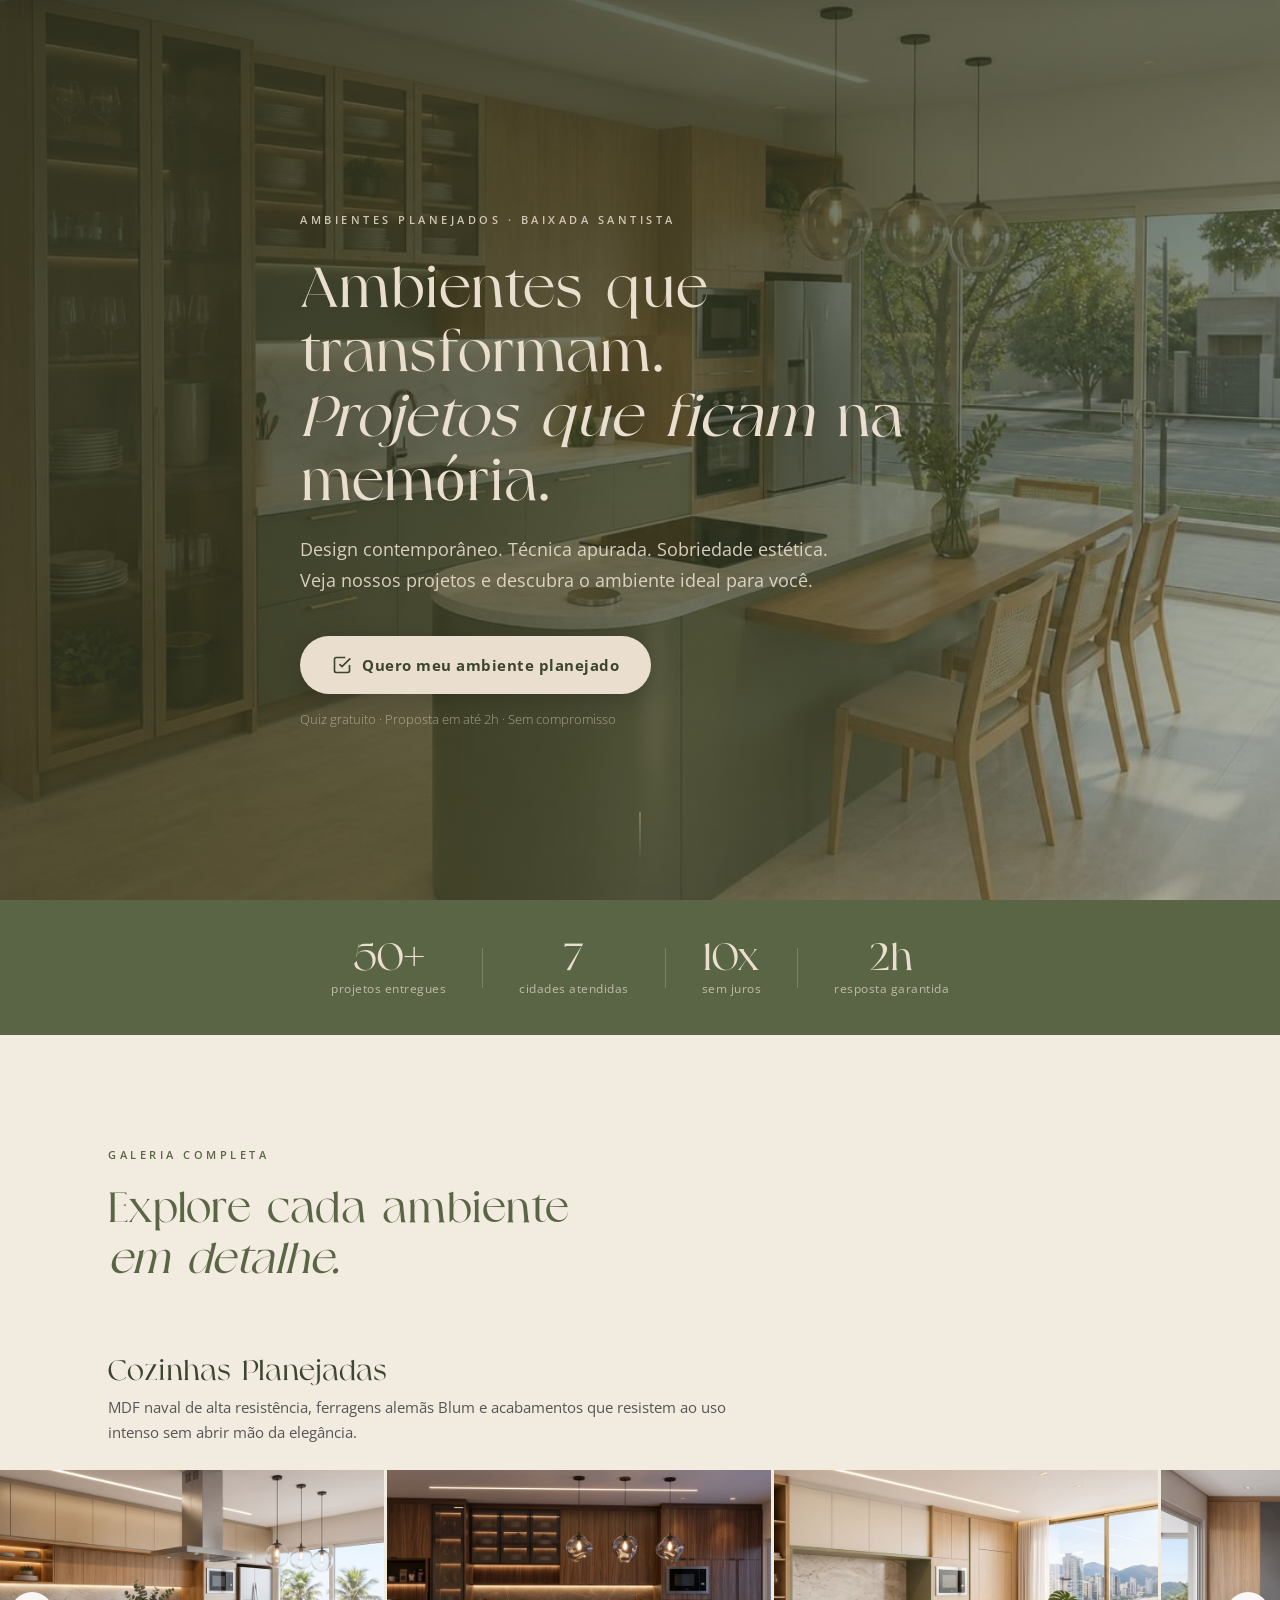
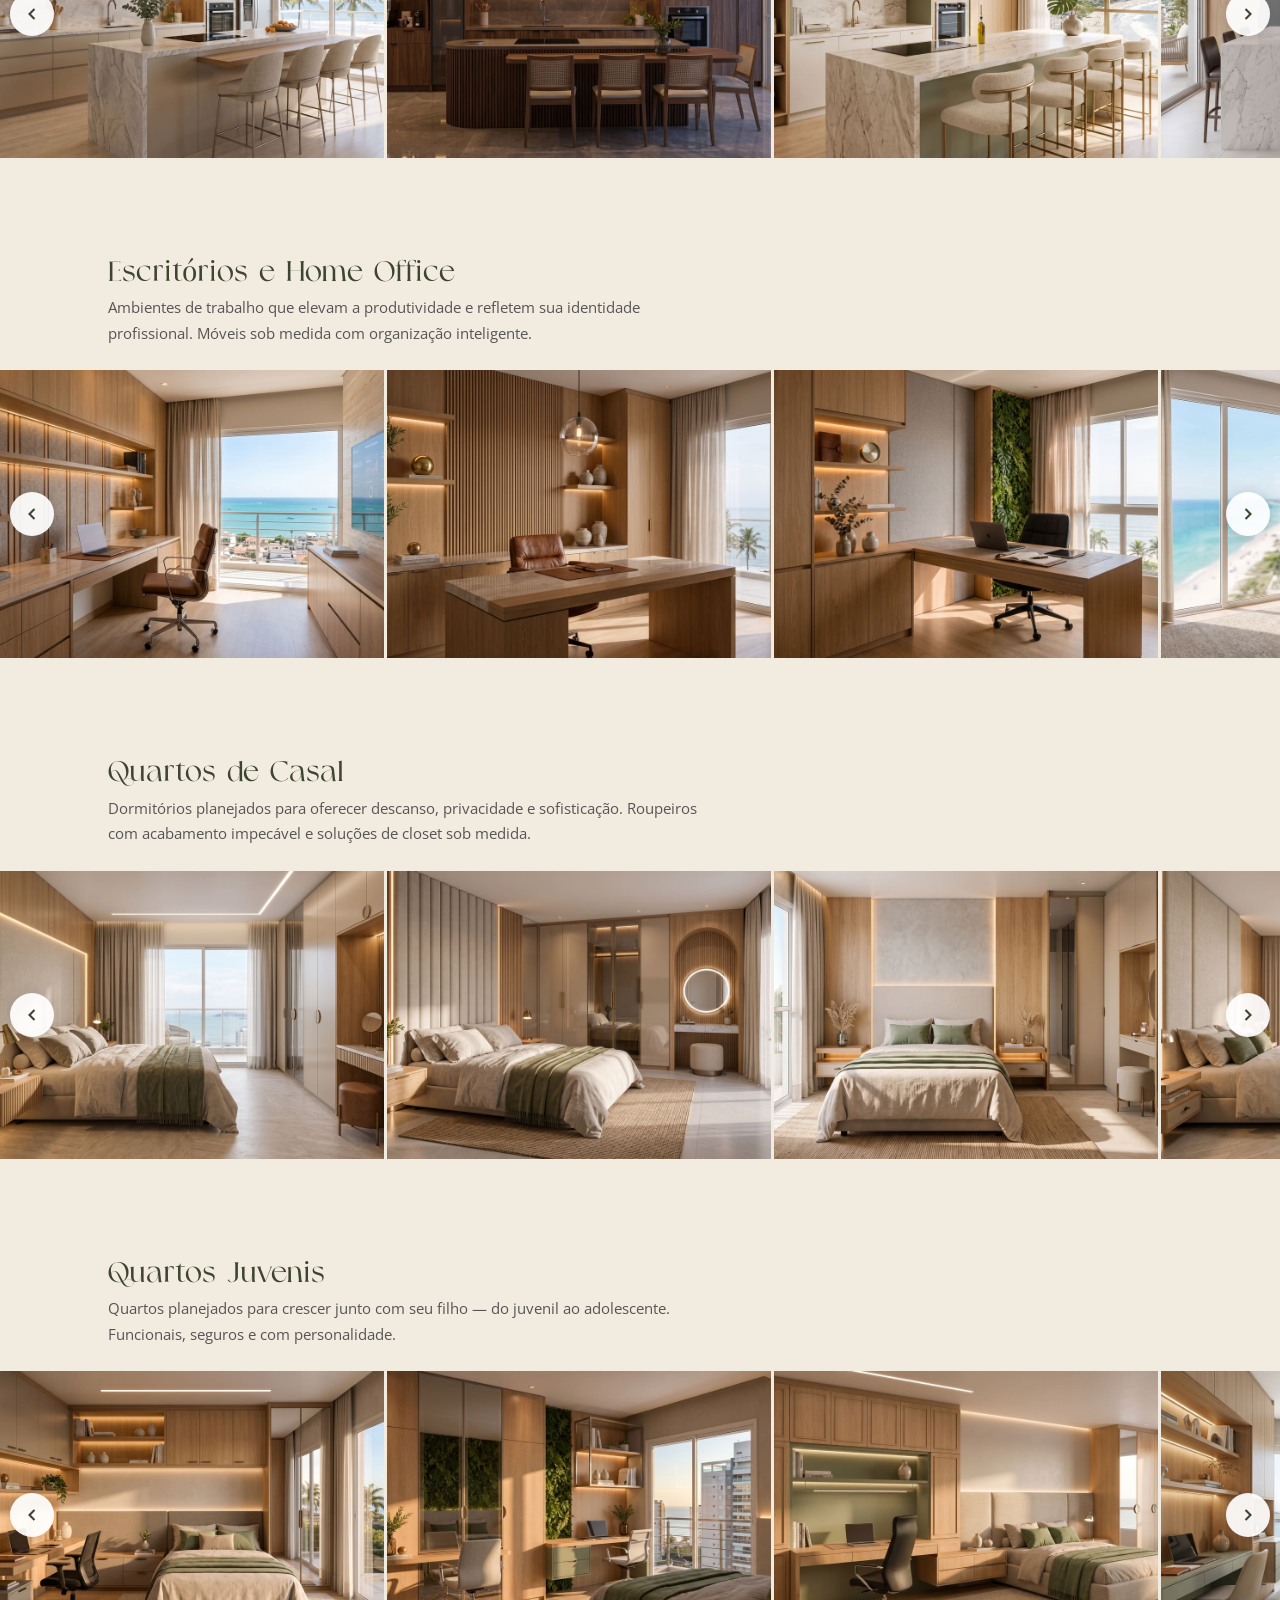
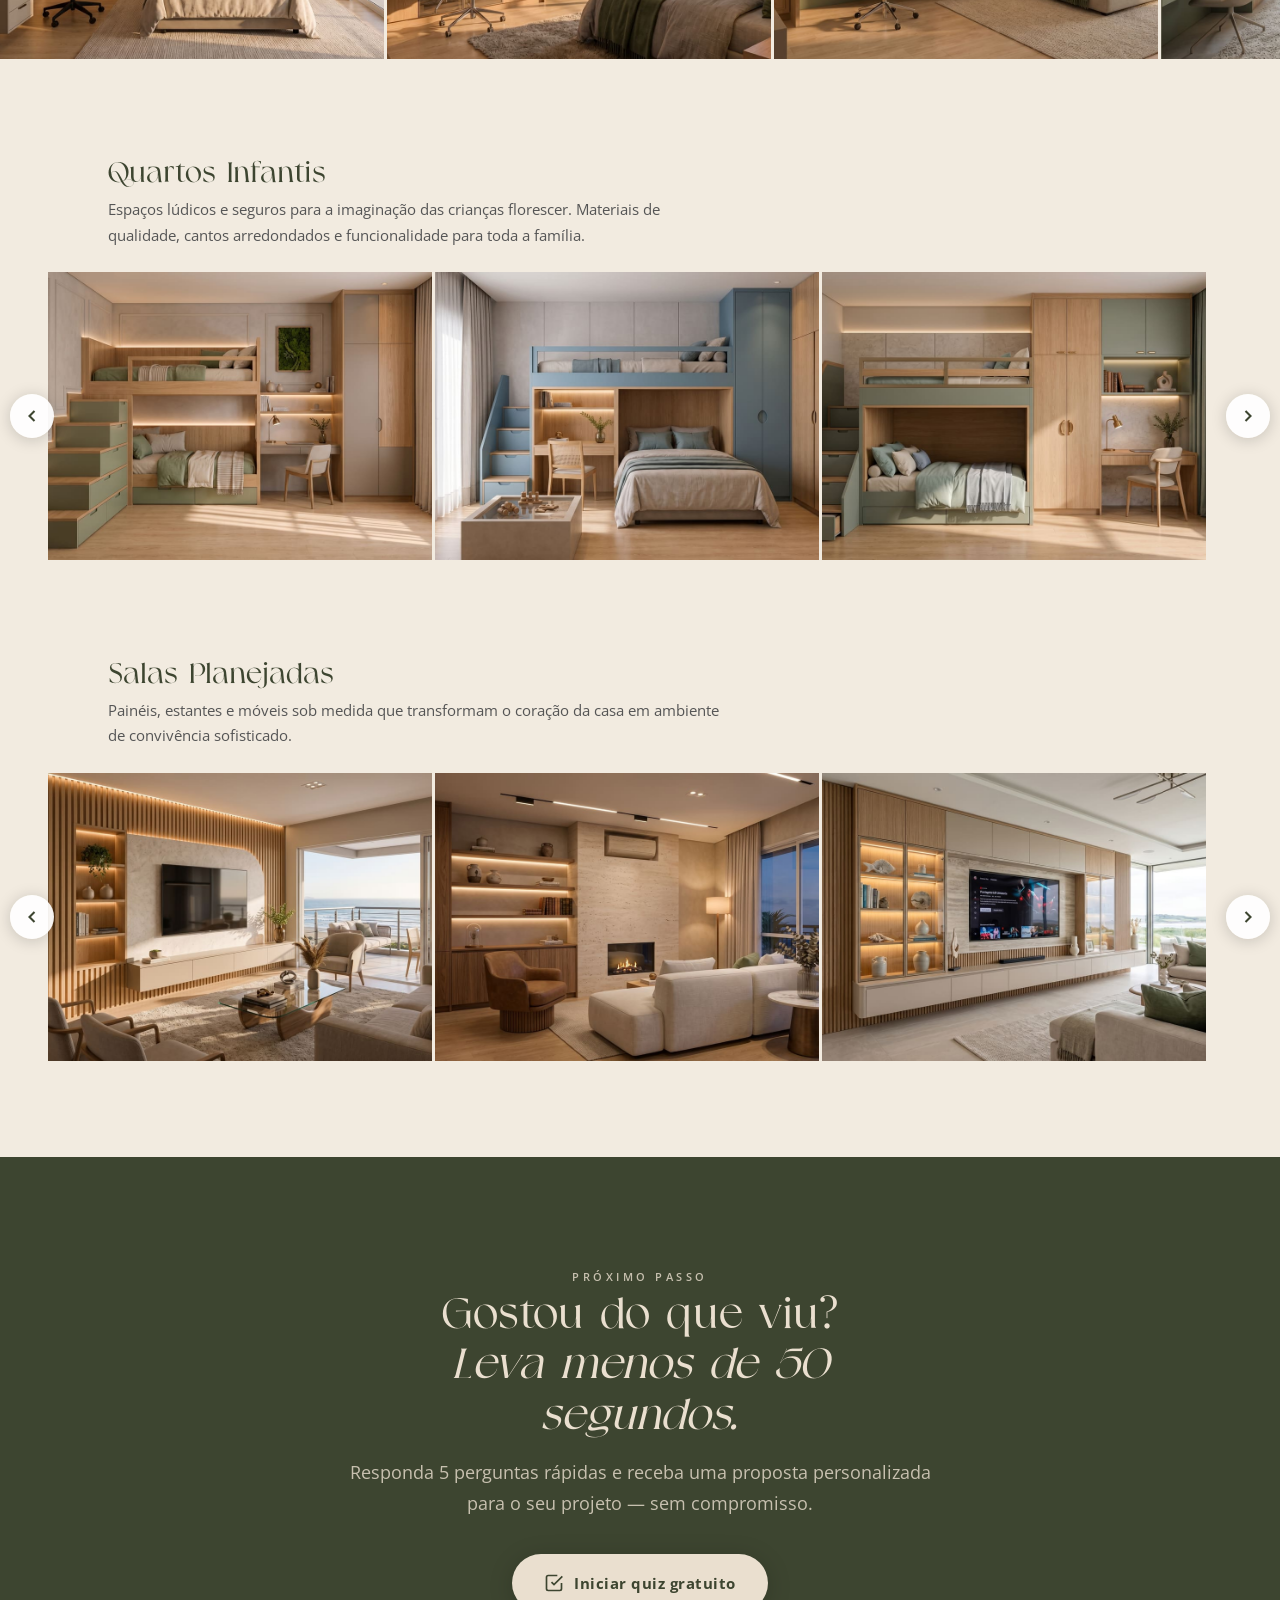
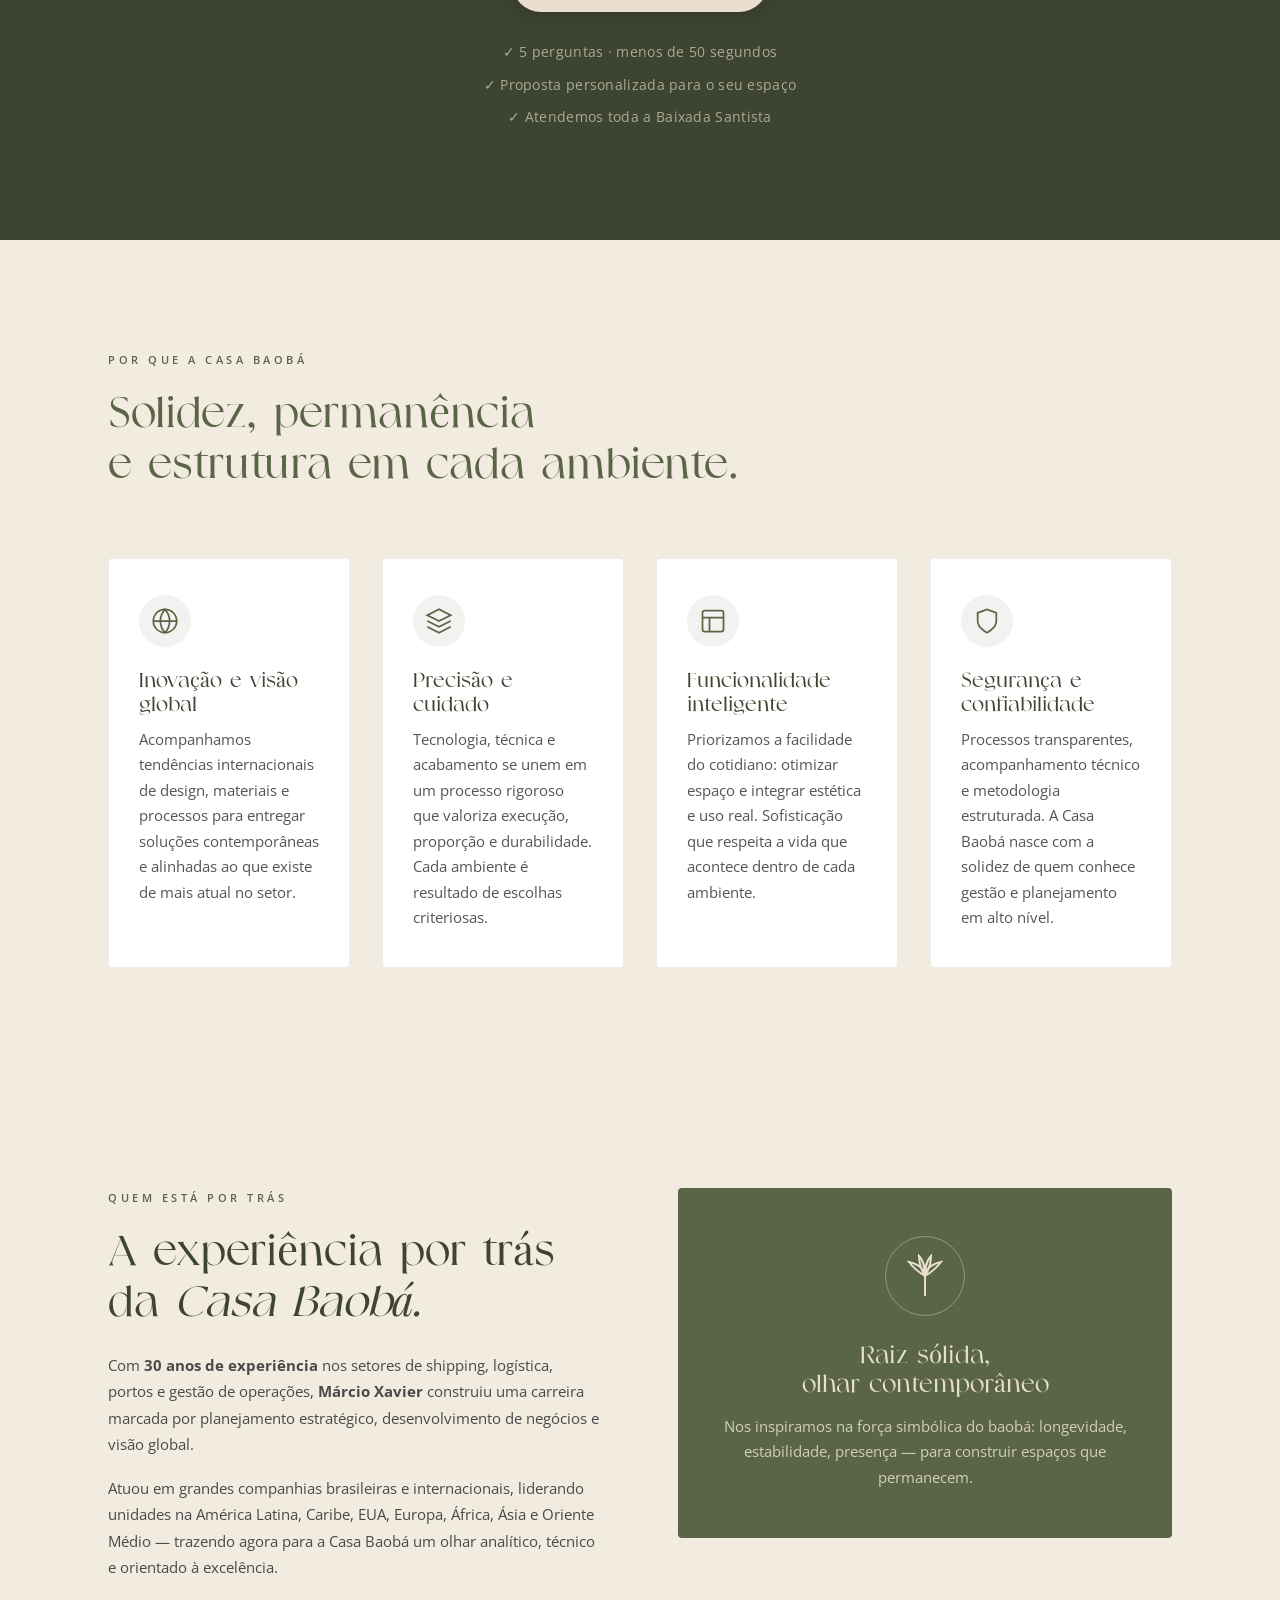
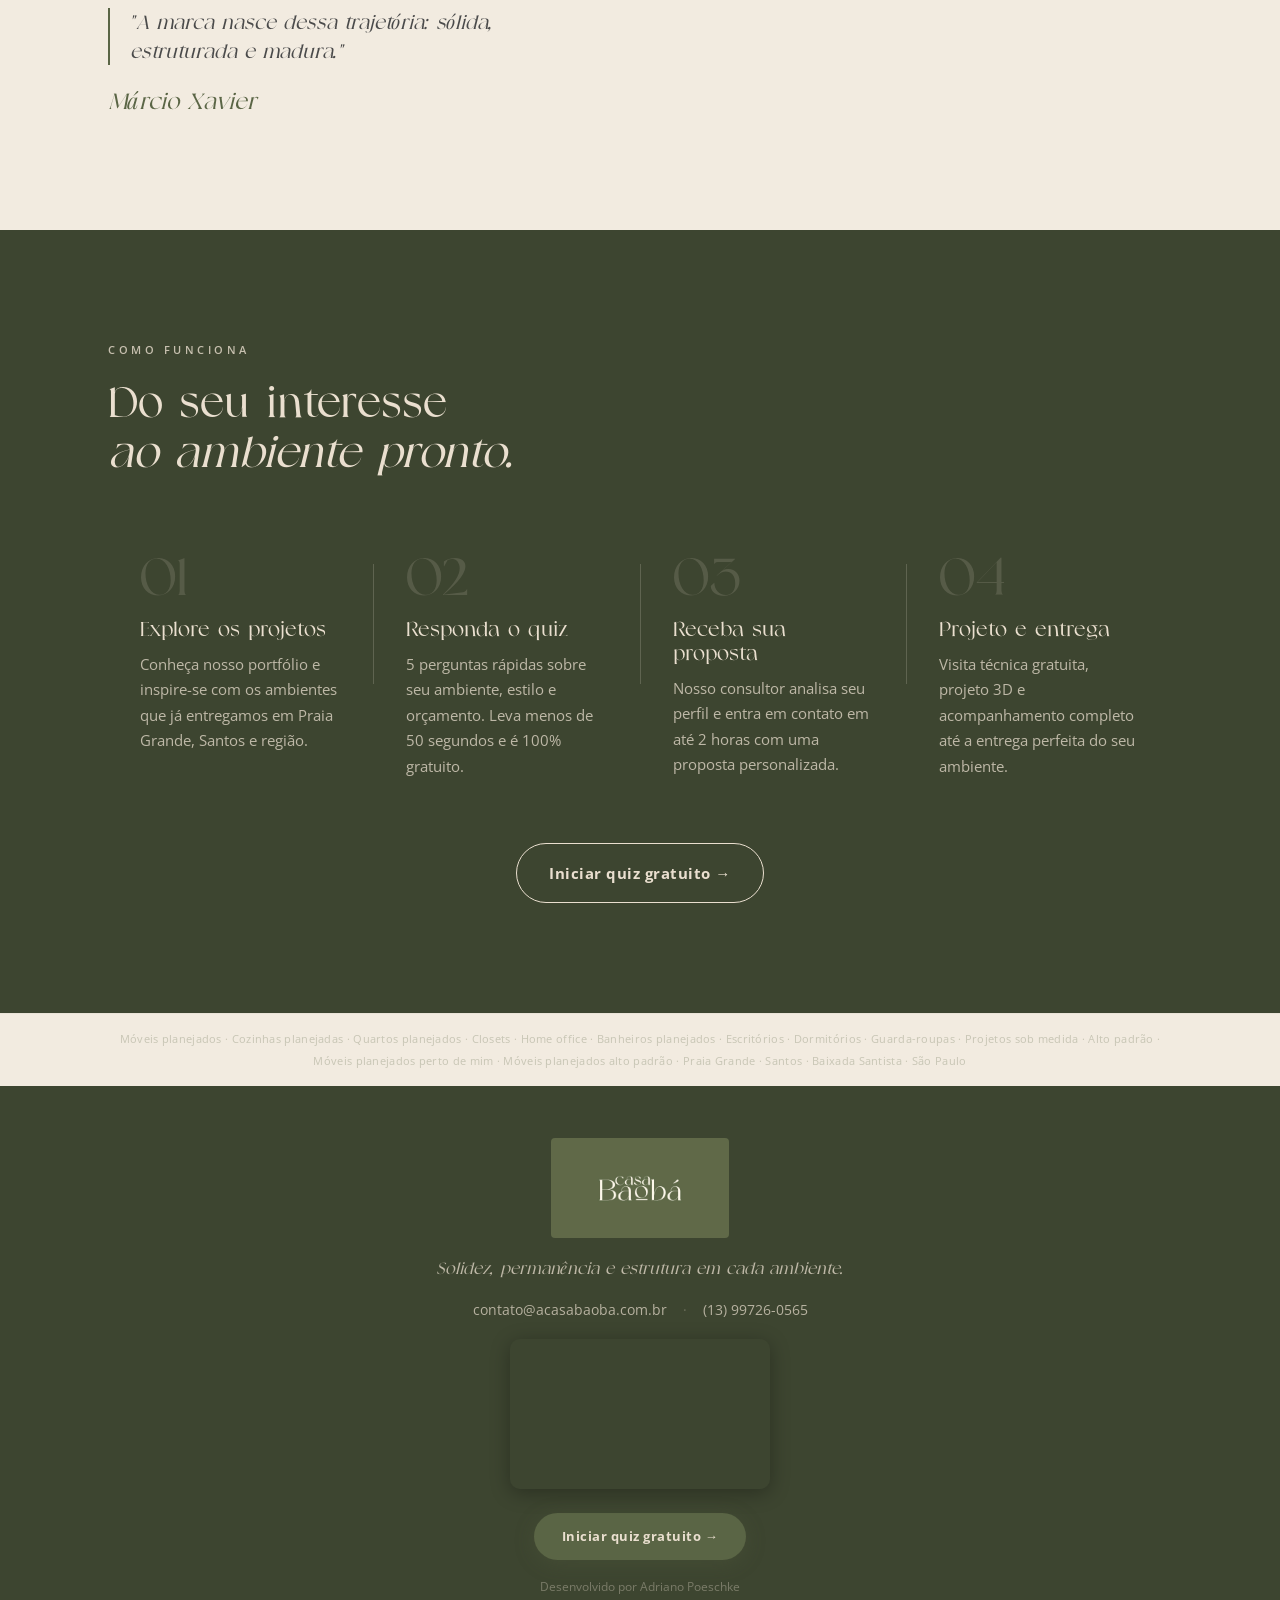
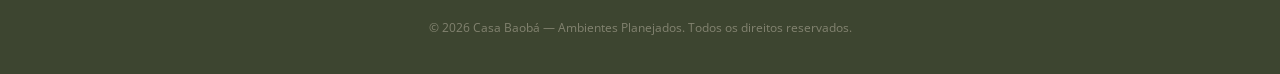
==== lp.html @ 1490ef99 "lp.html: arredonda logo topnav, troca texto botão para 'Quero minha proposta' Co-Authored-By: Claude" ====
<!DOCTYPE html>
<html lang="pt-BR">
<head>
  <!-- Google Tag Manager -->
  <script>(function(w,d,s,l,i){w[l]=w[l]||[];w[l].push({'gtm.start':
  new Date().getTime(),event:'gtm.js'});var f=d.getElementsByTagName(s)[0],
  j=d.createElement(s),dl=l!='dataLayer'?'&l='+l:'';j.async=true;j.src=
  'https://www.googletagmanager.com/gtm.js?id='+i+dl;f.parentNode.insertBefore(j,f);
  })(window,document,'script','dataLayer','GTM-PFZQ8HLK');</script>

  <meta charset="UTF-8" />
  <meta name="viewport" content="width=device-width, initial-scale=1.0" />
  <meta name="description" content="Casa Baobá — Móveis e ambientes planejados na Baixada Santista. Design contemporâneo, técnica apurada e sobriedade estética. Atendemos Praia Grande, Santos, São Vicente e região. Solicite seu orçamento." />
  <title>Casa Baobá — Ambientes Planejados | Praia Grande e Baixada Santista</title>

  <meta name="geo.region" content="BR-SP" />
  <meta name="geo.placename" content="Praia Grande, São Paulo, Brasil" />
  <meta name="geo.position" content="-24.0056;-46.4105" />
  <meta name="ICBM" content="-24.0056, -46.4105" />
  <meta name="keywords" content="móveis planejados perto de mim, móveis planejados alto padrão, cozinha planejada completa, cozinha planejada alto padrão, quarto planejado sob medida, closet planejado, home office planejado, escritório planejado, banheiro planejado, dormitório planejado, guarda-roupa planejado, armário planejado sob medida, apartamento planejado completo, sala planejada, marcenaria sob medida, design de interiores, projeto de interiores, móveis contemporâneos, planejados modernos, ambientes planejados alto padrão, móveis planejados Praia Grande, cozinha planejada Santos, ambientes planejados Baixada Santista, planejados São Vicente, planejados Guarujá, móveis planejados São Paulo, Casa Baobá" />

  <meta property="og:type" content="website" />
  <meta property="og:locale" content="pt_BR" />
  <meta property="og:title" content="Casa Baobá — Ambientes Planejados" />
  <meta property="og:description" content="Design contemporâneo e técnica apurada em ambientes planejados. Atendemos Praia Grande, Baixada Santista e São Paulo." />
  <meta property="og:url" content="https://www.acasabaoba.com.br" />
  <meta property="og:image" content="https://www.acasabaoba.com.br/images/COZINHA/1.jpeg" />
  <link rel="canonical" href="https://www.acasabaoba.com.br/" />

  <script type="application/ld+json">
  {
    "@context": "https://schema.org",
    "@type": "LocalBusiness",
    "name": "Casa Baobá",
    "description": "Ambientes planejados com design contemporâneo, técnica apurada e sobriedade estética.",
    "url": "https://www.acasabaoba.com.br",
    "telephone": "+55-13-99726-0565",
    "address": {
      "@type": "PostalAddress",
      "addressLocality": "Praia Grande",
      "addressRegion": "SP",
      "addressCountry": "BR"
    },
    "areaServed": [
      "Praia Grande","Santos","São Vicente","Guarujá",
      "Cubatão","Mongaguá","Itanhaém","Peruíbe","São Paulo"
    ]
  }
  </script>

  <script type="application/ld+json">
  {
    "@context": "https://schema.org",
    "@type": "FAQPage",
    "mainEntity": [
      {
        "@type": "Question",
        "name": "Como encontrar móveis planejados de alto padrão perto de mim?",
        "acceptedAnswer": { "@type": "Answer", "text": "A Casa Baobá oferece móveis planejados de alto padrão com atendimento personalizado na Baixada Santista e Grande São Paulo. Realizamos visita técnica gratuita em Praia Grande, Santos, São Vicente, Guarujá e região." }
      },
      {
        "@type": "Question",
        "name": "Quais ambientes a Casa Baobá planeja?",
        "acceptedAnswer": { "@type": "Answer", "text": "Planejamos cozinhas completas, quartos com closet, banheiros, escritórios, home office, salas de estar e jantar, dormitórios e apartamentos inteiros. Todos os projetos são sob medida, com design contemporâneo e alto padrão de acabamento." }
      },
      {
        "@type": "Question",
        "name": "A Casa Baobá atende toda a Baixada Santista?",
        "acceptedAnswer": { "@type": "Answer", "text": "Sim. Atendemos toda a Baixada Santista — Praia Grande, Santos, São Vicente, Guarujá, Cubatão, Mongaguá, Itanhaém e Peruíbe — além de bairros nobres de São Paulo." }
      }
    ]
  }
  </script>

  <link rel="preconnect" href="https://fonts.googleapis.com" />
  <link rel="preconnect" href="https://fonts.gstatic.com" crossorigin />
  <link href="https://fonts.googleapis.com/css2?family=Open+Sans:ital,wght@0,300;0,400;0,600;0,700;1,400&family=Playfair+Display:ital,wght@0,400;0,700;1,400&display=swap" rel="stylesheet" />

  <link rel="stylesheet" href="style.css" />
</head>
<body>
  <noscript><iframe src="https://www.googletagmanager.com/ns.html?id=GTM-PFZQ8HLK" height="0" width="0" style="display:none;visibility:hidden"></iframe></noscript>

  <!-- ═══════════════════════════════════════════
       TOPNAV STICKY (aparece ao rolar)
  ═══════════════════════════════════════════ -->
  <nav class="topnav" id="topnav" aria-label="Navegação principal">
    <a href="/" class="topnav__logo">
      <img src="images/LOGO/logo.jpg" alt="Casa Baobá" />
    </a>
    <a href="/quiz" class="btn-cta topnav__cta">
      Quero minha proposta <span class="topnav__arr">→</span>
    </a>
  </nav>

  <!-- ═══════════════════════════════════════════
       HERO
  ═══════════════════════════════════════════ -->
  <section class="hero" id="hero">
    <div class="hero__overlay"></div>
    <div class="hero__bg-image"></div>
    <div class="hero__content">
      <span class="label-uppercase hero__label">Ambientes Planejados · Baixada Santista</span>
      <h1 class="hero__title">Ambientes que transformam.<br><em>Projetos que ficam</em> na memória.</h1>
      <p class="hero__sub">Design contemporâneo. Técnica apurada. Sobriedade estética.<br>Veja nossos projetos e descubra o ambiente ideal para você.</p>
      <a href="/quiz" class="btn-cta btn-cta--hero">
        <svg width="20" height="20" viewBox="0 0 24 24" fill="none" stroke="currentColor" stroke-width="2"><path d="M9 11l3 3L22 4"/><path d="M21 12v7a2 2 0 0 1-2 2H5a2 2 0 0 1-2-2V5a2 2 0 0 1 2-2h11"/></svg>
        Quero meu ambiente planejado
      </a>
      <p class="hero__micro">Quiz gratuito · Proposta em até 2h · Sem compromisso</p>
    </div>
    <div class="hero__scroll-hint"><span></span></div>
  </section>

  <!-- ═══════════════════════════════════════════
       NÚMEROS / PROVA SOCIAL
  ═══════════════════════════════════════════ -->
  <div class="numeros">
    <div class="container numeros__inner">
      <div class="numero-item reveal">
        <strong>50+</strong>
        <span>projetos entregues</span>
      </div>
      <div class="numero-divider"></div>
      <div class="numero-item reveal">
        <strong>7</strong>
        <span>cidades atendidas</span>
      </div>
      <div class="numero-divider"></div>
      <div class="numero-item reveal">
        <strong>10x</strong>
        <span>sem juros</span>
      </div>
      <div class="numero-divider"></div>
      <div class="numero-item reveal">
        <strong>2h</strong>
        <span>resposta garantida</span>
      </div>
    </div>
  </div>

  <!-- ═══════════════════════════════════════════
       GALERIA POR AMBIENTE — CARROSSÉIS
  ═══════════════════════════════════════════ -->
  <section class="projetos" id="galeria">
    <div class="container projetos__intro">
      <span class="label-uppercase section-label">Galeria Completa</span>
      <h2 class="section-title">Explore cada ambiente<br><em>em detalhe.</em></h2>
    </div>

    <!-- Cozinhas -->
    <div class="projeto-bloco">
      <div class="container">
        <div class="projeto-bloco__header">
          <h3>Cozinhas Planejadas</h3>
          <p>MDF naval de alta resistência, ferragens alemãs Blum e acabamentos que resistem ao uso intenso sem abrir mão da elegância.</p>
        </div>
      </div>
      <div class="carousel" data-carousel>
        <button type="button" class="carousel__btn carousel__btn--prev" aria-label="Anterior"><svg width="20" height="20" viewBox="0 0 24 24" fill="none" stroke="currentColor" stroke-width="2.5"><polyline points="15 18 9 12 15 6"/></svg></button>
        <div class="carousel__track">
          <div class="carousel__item"><img src="images/COZINHA/1.jpg" alt="Cozinha planejada moderna — Casa Baobá" loading="lazy"/></div>
          <div class="carousel__item"><img src="images/COZINHA/2.jpg" alt="Cozinha planejada com acabamento fosco" loading="lazy"/></div>
          <div class="carousel__item"><img src="images/COZINHA/3.jpg" alt="Cozinha integrada com sala de jantar" loading="lazy"/></div>
          <div class="carousel__item"><img src="images/COZINHA/4.jpg" alt="Cozinha com ilha central planejada" loading="lazy"/></div>
          <div class="carousel__item"><img src="images/COZINHA/6.jpg" alt="Cozinha planejada contemporânea" loading="lazy"/></div>
          <div class="carousel__item"><img src="images/COZINHA/7.jpg" alt="Cozinha com armários superiores planejados" loading="lazy"/></div>
          <div class="carousel__item"><img src="images/COZINHA/8.jpg" alt="Cozinha sob medida com bancada em pedra" loading="lazy"/></div>
          <div class="carousel__item"><img src="images/COZINHA/9.jpg" alt="Cozinha planejada estilo americano" loading="lazy"/></div>
          <div class="carousel__item"><img src="images/COZINHA/10.jpg" alt="Cozinha de alto padrão planejada" loading="lazy"/></div>
          <div class="carousel__item"><img src="images/COZINHA/11.jpg" alt="Cozinha planejada com nichos decorativos" loading="lazy"/></div>
          <div class="carousel__item"><img src="images/COZINHA/12.jpg" alt="Cozinha moderna com armários planejados" loading="lazy"/></div>
          <div class="carousel__item"><img src="images/COZINHA/13.jpg" alt="Cozinha planejada com acabamento brilhante" loading="lazy"/></div>
          <div class="carousel__item"><img src="images/COZINHA/14.jpg" alt="Cozinha sob medida para apartamento" loading="lazy"/></div>
          <div class="carousel__item"><img src="images/COZINHA/15.jpg" alt="Cozinha planejada funcional e estilosa" loading="lazy"/></div>
          <div class="carousel__item"><img src="images/COZINHA/16.jpg" alt="Cozinha planejada com design contemporâneo" loading="lazy"/></div>
        </div>
        <button type="button" class="carousel__btn carousel__btn--next" aria-label="Próximo"><svg width="20" height="20" viewBox="0 0 24 24" fill="none" stroke="currentColor" stroke-width="2.5"><polyline points="9 18 15 12 9 6"/></svg></button>
      </div>
    </div>

    <!-- Escritórios -->
    <div class="projeto-bloco">
      <div class="container">
        <div class="projeto-bloco__header">
          <h3>Escritórios e Home Office</h3>
          <p>Ambientes de trabalho que elevam a produtividade e refletem sua identidade profissional. Móveis sob medida com organização inteligente.</p>
        </div>
      </div>
      <div class="carousel" data-carousel>
        <button type="button" class="carousel__btn carousel__btn--prev" aria-label="Anterior"><svg width="20" height="20" viewBox="0 0 24 24" fill="none" stroke="currentColor" stroke-width="2.5"><polyline points="15 18 9 12 15 6"/></svg></button>
        <div class="carousel__track">
          <div class="carousel__item"><img src="images/ESCRITORIO/1.jpg" alt="Escritório planejado moderno — Casa Baobá" loading="lazy"/></div>
          <div class="carousel__item"><img src="images/ESCRITORIO/2.jpg" alt="Home office planejado com estante embutida" loading="lazy"/></div>
          <div class="carousel__item"><img src="images/ESCRITORIO/3.jpg" alt="Escritório sob medida com painel de fundo" loading="lazy"/></div>
          <div class="carousel__item"><img src="images/ESCRITORIO/4.jpg" alt="Home office elegante com armários planejados" loading="lazy"/></div>
          <div class="carousel__item"><img src="images/ESCRITORIO/5.jpg" alt="Escritório planejado com mesa de trabalho integrada" loading="lazy"/></div>
          <div class="carousel__item"><img src="images/ESCRITORIO/6.jpg" alt="Home office contemporâneo planejado" loading="lazy"/></div>
          <div class="carousel__item"><img src="images/ESCRITORIO/7.jpg" alt="Escritório planejado de alto padrão" loading="lazy"/></div>
          <div class="carousel__item"><img src="images/ESCRITORIO/8.jpg" alt="Home office com prateleiras e nichos planejados" loading="lazy"/></div>
          <div class="carousel__item"><img src="images/ESCRITORIO/9.jpg" alt="Escritório compacto planejado para apartamento" loading="lazy"/></div>
          <div class="carousel__item"><img src="images/ESCRITORIO/10.jpg" alt="Home office planejado com iluminação integrada" loading="lazy"/></div>
          <div class="carousel__item"><img src="images/ESCRITORIO/11.jpg" alt="Escritório planejado com estante de piso ao teto" loading="lazy"/></div>
          <div class="carousel__item"><img src="images/ESCRITORIO/12.jpg" alt="Home office com bancada em madeira planejada" loading="lazy"/></div>
        </div>
        <button type="button" class="carousel__btn carousel__btn--next" aria-label="Próximo"><svg width="20" height="20" viewBox="0 0 24 24" fill="none" stroke="currentColor" stroke-width="2.5"><polyline points="9 18 15 12 9 6"/></svg></button>
      </div>
    </div>

    <!-- Quarto Casal -->
    <div class="projeto-bloco">
      <div class="container">
        <div class="projeto-bloco__header">
          <h3>Quartos de Casal</h3>
          <p>Dormitórios planejados para oferecer descanso, privacidade e sofisticação. Roupeiros com acabamento impecável e soluções de closet sob medida.</p>
        </div>
      </div>
      <div class="carousel" data-carousel>
        <button type="button" class="carousel__btn carousel__btn--prev" aria-label="Anterior"><svg width="20" height="20" viewBox="0 0 24 24" fill="none" stroke="currentColor" stroke-width="2.5"><polyline points="15 18 9 12 15 6"/></svg></button>
        <div class="carousel__track">
          <div class="carousel__item"><img src="images/QUARTO-CASAL/1.jpg" alt="Quarto de casal planejado — Casa Baobá" loading="lazy"/></div>
          <div class="carousel__item"><img src="images/QUARTO-CASAL/2.jpg" alt="Dormitório de casal com roupeiro embutido" loading="lazy"/></div>
          <div class="carousel__item"><img src="images/QUARTO-CASAL/3.jpg" alt="Quarto casal com painel de cabeceira planejado" loading="lazy"/></div>
          <div class="carousel__item"><img src="images/QUARTO-CASAL/4.jpg" alt="Quarto de casal moderno com closet" loading="lazy"/></div>
          <div class="carousel__item"><img src="images/QUARTO-CASAL/5.jpg" alt="Dormitório casal com guarda-roupa planejado" loading="lazy"/></div>
          <div class="carousel__item"><img src="images/QUARTO-CASAL/6.jpg" alt="Quarto de casal contemporâneo planejado" loading="lazy"/></div>
          <div class="carousel__item"><img src="images/QUARTO-CASAL/7.jpg" alt="Dormitório de casal com nichos e roupeiro" loading="lazy"/></div>
          <div class="carousel__item"><img src="images/QUARTO-CASAL/8.jpg" alt="Quarto casal de alto padrão planejado" loading="lazy"/></div>
          <div class="carousel__item"><img src="images/QUARTO-CASAL/9.jpg" alt="Dormitório com painel de cama e cabeceira" loading="lazy"/></div>
          <div class="carousel__item"><img src="images/QUARTO-CASAL/10.jpg" alt="Quarto de casal com móveis planejados em cinza" loading="lazy"/></div>
          <div class="carousel__item"><img src="images/QUARTO-CASAL/11.jpg" alt="Dormitório planejado com toque minimalista" loading="lazy"/></div>
          <div class="carousel__item"><img src="images/QUARTO-CASAL/12.jpeg" alt="Quarto de casal elegante com roupeiro planejado" loading="lazy"/></div>
          <div class="carousel__item"><img src="images/QUARTO-CASAL/13.jpeg" alt="Dormitório casal com design sofisticado" loading="lazy"/></div>
        </div>
        <button type="button" class="carousel__btn carousel__btn--next" aria-label="Próximo"><svg width="20" height="20" viewBox="0 0 24 24" fill="none" stroke="currentColor" stroke-width="2.5"><polyline points="9 18 15 12 9 6"/></svg></button>
      </div>
    </div>

    <!-- Quartos Juvenis -->
    <div class="projeto-bloco">
      <div class="container">
        <div class="projeto-bloco__header">
          <h3>Quartos Juvenis</h3>
          <p>Quartos planejados para crescer junto com seu filho — do juvenil ao adolescente. Funcionais, seguros e com personalidade.</p>
        </div>
      </div>
      <div class="carousel" data-carousel>
        <button type="button" class="carousel__btn carousel__btn--prev" aria-label="Anterior"><svg width="20" height="20" viewBox="0 0 24 24" fill="none" stroke="currentColor" stroke-width="2.5"><polyline points="15 18 9 12 15 6"/></svg></button>
        <div class="carousel__track">
          <div class="carousel__item"><img src="images/QUARTO-FILHO/1.jpg" alt="Quarto juvenil planejado — Casa Baobá" loading="lazy"/></div>
          <div class="carousel__item"><img src="images/QUARTO-FILHO/2.jpg" alt="Quarto de filho com armário e escrivaninha planejados" loading="lazy"/></div>
          <div class="carousel__item"><img src="images/QUARTO-FILHO/3.jpg" alt="Quarto juvenil moderno com beliche planejado" loading="lazy"/></div>
          <div class="carousel__item"><img src="images/QUARTO-FILHO/4.jpg" alt="Quarto de adolescente com móveis planejados" loading="lazy"/></div>
          <div class="carousel__item"><img src="images/QUARTO-FILHO/5.jpg" alt="Quarto juvenil funcional com estante e cama planejada" loading="lazy"/></div>
        </div>
        <button type="button" class="carousel__btn carousel__btn--next" aria-label="Próximo"><svg width="20" height="20" viewBox="0 0 24 24" fill="none" stroke="currentColor" stroke-width="2.5"><polyline points="9 18 15 12 9 6"/></svg></button>
      </div>
    </div>

    <!-- Quartos Infantis -->
    <div class="projeto-bloco">
      <div class="container">
        <div class="projeto-bloco__header">
          <h3>Quartos Infantis</h3>
          <p>Espaços lúdicos e seguros para a imaginação das crianças florescer. Materiais de qualidade, cantos arredondados e funcionalidade para toda a família.</p>
        </div>
      </div>
      <div class="carousel" data-carousel>
        <button type="button" class="carousel__btn carousel__btn--prev" aria-label="Anterior"><svg width="20" height="20" viewBox="0 0 24 24" fill="none" stroke="currentColor" stroke-width="2.5"><polyline points="15 18 9 12 15 6"/></svg></button>
        <div class="carousel__track">
          <div class="carousel__item"><img src="images/QUARTO-INFANTIL/1.jpg" alt="Quarto infantil planejado — Casa Baobá" loading="lazy"/></div>
          <div class="carousel__item"><img src="images/QUARTO-INFANTIL/2.jpg" alt="Quarto de criança com móveis coloridos planejados" loading="lazy"/></div>
          <div class="carousel__item"><img src="images/QUARTO-INFANTIL/3.jpg" alt="Quarto infantil seguro e funcional planejado" loading="lazy"/></div>
        </div>
        <button type="button" class="carousel__btn carousel__btn--next" aria-label="Próximo"><svg width="20" height="20" viewBox="0 0 24 24" fill="none" stroke="currentColor" stroke-width="2.5"><polyline points="9 18 15 12 9 6"/></svg></button>
      </div>
    </div>

    <!-- Salas -->
    <div class="projeto-bloco">
      <div class="container">
        <div class="projeto-bloco__header">
          <h3>Salas Planejadas</h3>
          <p>Painéis, estantes e móveis sob medida que transformam o coração da casa em ambiente de convivência sofisticado.</p>
        </div>
      </div>
      <div class="carousel" data-carousel>
        <button type="button" class="carousel__btn carousel__btn--prev" aria-label="Anterior"><svg width="20" height="20" viewBox="0 0 24 24" fill="none" stroke="currentColor" stroke-width="2.5"><polyline points="15 18 9 12 15 6"/></svg></button>
        <div class="carousel__track">
          <div class="carousel__item"><img src="images/SALA/1.jpg" alt="Sala de estar planejada — Casa Baobá" loading="lazy"/></div>
          <div class="carousel__item"><img src="images/SALA/2.jpg" alt="Sala com painel de TV e estante planejada" loading="lazy"/></div>
          <div class="carousel__item"><img src="images/SALA/3.jpg" alt="Sala de jantar integrada com móveis planejados" loading="lazy"/></div>
        </div>
        <button type="button" class="carousel__btn carousel__btn--next" aria-label="Próximo"><svg width="20" height="20" viewBox="0 0 24 24" fill="none" stroke="currentColor" stroke-width="2.5"><polyline points="9 18 15 12 9 6"/></svg></button>
      </div>
    </div>
  </section>

  <!-- ═══════════════════════════════════════════
       CTA QUIZ — DEPOIS DA GALERIA
  ═══════════════════════════════════════════ -->
  <section class="cta-quiz" id="orcamento">
    <div class="container cta-quiz__inner reveal">
      <span class="label-uppercase section-label--claro">Próximo passo</span>
      <h2>Gostou do que viu?<br><em>Leva menos de 50 segundos.</em></h2>
      <p>Responda 5 perguntas rápidas e receba uma proposta personalizada para o seu projeto — sem compromisso.</p>
      <a href="/quiz" class="btn-cta btn-cta--hero">
        <svg width="20" height="20" viewBox="0 0 24 24" fill="none" stroke="currentColor" stroke-width="2"><path d="M9 11l3 3L22 4"/><path d="M21 12v7a2 2 0 0 1-2 2H5a2 2 0 0 1-2-2V5a2 2 0 0 1 2-2h11"/></svg>
        Iniciar quiz gratuito
      </a>
      <ul class="cta-quiz__lista">
        <li>✓ 5 perguntas · menos de 50 segundos</li>
        <li>✓ Proposta personalizada para o seu espaço</li>
        <li>✓ Atendemos toda a Baixada Santista</li>
      </ul>
    </div>
  </section>

  <!-- ═══════════════════════════════════════════
       DIFERENCIAIS
  ═══════════════════════════════════════════ -->
  <section class="diferenciais" id="diferenciais">
    <div class="container">
      <span class="label-uppercase section-label">Por que a Casa Baobá</span>
      <h2 class="section-title">Solidez, permanência<br>e estrutura em cada ambiente.</h2>
      <div class="diferenciais__grid">

        <div class="diferencial-card reveal">
          <div class="diferencial-card__icon">
            <svg width="28" height="28" viewBox="0 0 24 24" fill="none" stroke="currentColor" stroke-width="1.5"><circle cx="12" cy="12" r="10"/><path d="M2 12h20M12 2a15.3 15.3 0 0 1 4 10 15.3 15.3 0 0 1-4 10 15.3 15.3 0 0 1-4-10 15.3 15.3 0 0 1 4-10z"/></svg>
          </div>
          <h3>Inovação e visão global</h3>
          <p>Acompanhamos tendências internacionais de design, materiais e processos para entregar soluções contemporâneas e alinhadas ao que existe de mais atual no setor.</p>
        </div>

        <div class="diferencial-card reveal">
          <div class="diferencial-card__icon">
            <svg width="28" height="28" viewBox="0 0 24 24" fill="none" stroke="currentColor" stroke-width="1.5"><path d="M12 2L2 7l10 5 10-5-10-5z"/><path d="M2 17l10 5 10-5"/><path d="M2 12l10 5 10-5"/></svg>
          </div>
          <h3>Precisão e cuidado</h3>
          <p>Tecnologia, técnica e acabamento se unem em um processo rigoroso que valoriza execução, proporção e durabilidade. Cada ambiente é resultado de escolhas criteriosas.</p>
        </div>

        <div class="diferencial-card reveal">
          <div class="diferencial-card__icon">
            <svg width="28" height="28" viewBox="0 0 24 24" fill="none" stroke="currentColor" stroke-width="1.5"><rect x="3" y="3" width="18" height="18" rx="2"/><path d="M3 9h18M9 21V9"/></svg>
          </div>
          <h3>Funcionalidade inteligente</h3>
          <p>Priorizamos a facilidade do cotidiano: otimizar espaço e integrar estética e uso real. Sofisticação que respeita a vida que acontece dentro de cada ambiente.</p>
        </div>

        <div class="diferencial-card reveal">
          <div class="diferencial-card__icon">
            <svg width="28" height="28" viewBox="0 0 24 24" fill="none" stroke="currentColor" stroke-width="1.5"><path d="M12 22s8-4 8-10V5l-8-3-8 3v7c0 6 8 10 8 10z"/></svg>
          </div>
          <h3>Segurança e confiabilidade</h3>
          <p>Processos transparentes, acompanhamento técnico e metodologia estruturada. A Casa Baobá nasce com a solidez de quem conhece gestão e planejamento em alto nível.</p>
        </div>

      </div>
    </div>
  </section>

  <!-- ═══════════════════════════════════════════
       SOBRE — MÁRCIO XAVIER
  ═══════════════════════════════════════════ -->
  <section class="sobre" id="sobre">
    <div class="container sobre__inner">
      <div class="sobre__texto reveal">
        <span class="label-uppercase section-label">Quem está por trás</span>
        <h2>A experiência por trás<br>da <em>Casa Baobá.</em></h2>
        <p>Com <strong>30 anos de experiência</strong> nos setores de shipping, logística, portos e gestão de operações, <strong>Márcio Xavier</strong> construiu uma carreira marcada por planejamento estratégico, desenvolvimento de negócios e visão global.</p>
        <p>Atuou em grandes companhias brasileiras e internacionais, liderando unidades na América Latina, Caribe, EUA, Europa, África, Ásia e Oriente Médio — trazendo agora para a Casa Baobá um olhar analítico, técnico e orientado à excelência.</p>
        <p class="sobre__filosofia"><em>"A marca nasce dessa trajetória: sólida, estruturada e madura."</em></p>
        <span class="assinatura">Márcio Xavier</span>
      </div>
      <div class="sobre__arvore reveal">
        <div class="sobre__card-baoba">
          <div class="sobre__icon-wrap">
            <svg width="48" height="48" viewBox="0 0 24 24" fill="none" stroke="currentColor" stroke-width="1"><path d="M12 22V12M12 12C12 12 7 9 4 5c5 1 8 4 8 7zM12 12C12 12 17 9 20 5c-5 1-8 4-8 7zM12 12C12 12 9 7 9 2c2 2 3 6 3 10zM12 12C12 12 15 7 15 2c-2 2-3 6-3 10z"/></svg>
          </div>
          <h3>Raiz sólida,<br>olhar contemporâneo</h3>
          <p>Nos inspiramos na força simbólica do baobá: longevidade, estabilidade, presença — para construir espaços que permanecem.</p>
        </div>
      </div>
    </div>
  </section>

  <!-- ═══════════════════════════════════════════
       COMO FUNCIONA
  ═══════════════════════════════════════════ -->
  <section class="processo" id="processo">
    <div class="container">
      <span class="label-uppercase section-label section-label--claro">Como funciona</span>
      <h2 class="section-title section-title--claro">Do seu interesse<br><em>ao ambiente pronto.</em></h2>
      <div class="processo__steps">

        <div class="processo-step reveal">
          <div class="processo-step__num">01</div>
          <h3>Explore os projetos</h3>
          <p>Conheça nosso portfólio e inspire-se com os ambientes que já entregamos em Praia Grande, Santos e região.</p>
        </div>

        <div class="processo-step__divisor"></div>

        <div class="processo-step reveal">
          <div class="processo-step__num">02</div>
          <h3>Responda o quiz</h3>
          <p>5 perguntas rápidas sobre seu ambiente, estilo e orçamento. Leva menos de 50 segundos e é 100% gratuito.</p>
        </div>

        <div class="processo-step__divisor"></div>

        <div class="processo-step reveal">
          <div class="processo-step__num">03</div>
          <h3>Receba sua proposta</h3>
          <p>Nosso consultor analisa seu perfil e entra em contato em até 2 horas com uma proposta personalizada.</p>
        </div>

        <div class="processo-step__divisor"></div>

        <div class="processo-step reveal">
          <div class="processo-step__num">04</div>
          <h3>Projeto e entrega</h3>
          <p>Visita técnica gratuita, projeto 3D e acompanhamento completo até a entrega perfeita do seu ambiente.</p>
        </div>

      </div>

      <div style="text-align:center; margin-top: clamp(40px,6vw,64px);">
        <a href="/quiz" class="btn-cta btn-cta--outline">
          Iniciar quiz gratuito →
        </a>
      </div>
    </div>
  </section>

  <!-- SEO Tags -->
  <div class="seo-tags">
    <div class="container">
      Móveis planejados · Cozinhas planejadas · Quartos planejados · Closets · Home office · Banheiros planejados · Escritórios · Dormitórios · Guarda-roupas · Projetos sob medida · Alto padrão · Móveis planejados perto de mim · Móveis planejados alto padrão · Praia Grande · Santos · Baixada Santista · São Paulo
    </div>
  </div>

  <!-- ═══════════════════════════════════════════
       FOOTER
  ═══════════════════════════════════════════ -->
  <footer class="footer">
    <div class="container footer__inner">
      <img src="images/LOGO/logo.jpg" alt="Casa Baobá — Ambientes Planejados" class="footer__logo" />
      <p class="footer__tagline">Solidez, permanência e estrutura em cada ambiente.</p>
      <div class="footer__links">
        <a href="mailto:contato@acasabaoba.com.br">contato@acasabaoba.com.br</a>
        <span>·</span>
        <a href="tel:+5513997260565">(13) 99726-0565</a>
      </div>

      <div class="footer__map-wrap">
        <a href="https://maps.app.goo.gl/qVEHoG3jvBcU9EEr5" target="_blank" rel="noopener" class="footer__map-link" aria-label="Ver localização no Google Maps"></a>
        <iframe class="footer__map" src="https://maps.google.com/maps?q=Praia+Grande,SP,Brasil&z=13&output=embed" loading="lazy" title="Localização Casa Baobá — Praia Grande SP" allowfullscreen></iframe>
      </div>

      <a href="/quiz" class="btn-cta btn-cta--verde footer__quiz-btn">
        Iniciar quiz gratuito →
      </a>

      <p class="footer__dev">Desenvolvido por <a href="https://wa.me/5541998362692?text=Vi%20seu%20site%20e%20preciso%20de%20um%20or%C3%A7amento" target="_blank" rel="noopener">Adriano Poeschke</a></p>
      <p class="footer__copy">© 2026 Casa Baobá — Ambientes Planejados. Todos os direitos reservados.</p>
    </div>
  </footer>

  <!-- LIGHTBOX -->
  <div class="lightbox" id="lightbox" role="dialog" aria-modal="true" aria-label="Imagem ampliada">
    <button class="lightbox__close" id="lightbox-close" aria-label="Fechar">
      <svg width="22" height="22" viewBox="0 0 24 24" fill="none" stroke="currentColor" stroke-width="2"><line x1="18" y1="6" x2="6" y2="18"/><line x1="6" y1="6" x2="18" y2="18"/></svg>
    </button>
    <img class="lightbox__img" id="lightbox-img" src="" alt="" />
  </div>

  <script src="script.js"></script>
</body>
</html>
---- style.css ----
/* ═══════════════════════════════════════════
   FONTES CUSTOMIZADAS
═══════════════════════════════════════════ */
@font-face {
  font-family: 'Rische';
  src: url('fonts/rische.otf') format('opentype');
  font-weight: 400;
  font-style: normal;
  font-display: swap;
}

/* ═══════════════════════════════════════════
   RESET & BASE
═══════════════════════════════════════════ */
*, *::before, *::after {
  box-sizing: border-box;
  margin: 0;
  padding: 0;
}

:root {
  --verde-baoba:   #5A6545;
  --verde-escuro:  #3d4530;
  --areia-quente:  #EADFCF;
  --creme-suave:   #F2EBE0;
  --branco:        #FFFFFF;
  --texto-escuro:  #2C2C2C;
  --whatsapp:      #25D366;

  --font-titulo:   'Rische', 'Playfair Display', Georgia, serif;
  --font-corpo:    'Open Sans', sans-serif;

  --h1:   clamp(34px, 5vw, 56px);
  --h2:   clamp(28px, 4vw, 42px);
  --h3:   clamp(20px, 2.5vw, 26px);
  --body: 15px;

  --section-padding: clamp(64px, 9vw, 110px) 0;
  --container-max: 1160px;
  --radius: 4px;
  --transition: 0.35s ease;
}

html { scroll-behavior: smooth; }

body {
  font-family: var(--font-corpo);
  font-size: var(--body);
  color: var(--texto-escuro);
  line-height: 1.75;
  -webkit-font-smoothing: antialiased;
  background: var(--creme-suave);
  overflow-x: hidden;
}

img { display: block; max-width: 100%; height: auto; }
a { text-decoration: none; color: inherit; }
button { cursor: pointer; border: none; background: none; font-family: inherit; }

.container {
  max-width: var(--container-max);
  margin: 0 auto;
  padding: 0 clamp(20px, 5vw, 48px);
}

/* ═══════════════════════════════════════════
   TIPOGRAFIA
═══════════════════════════════════════════ */
h1, h2, h3 {
  font-family: var(--font-titulo);
  font-weight: 400;
  line-height: 1.2;
}
h1 { font-size: var(--h1); }
h2 { font-size: var(--h2); }
h3 { font-size: var(--h3); }

em { font-style: italic; }

.label-uppercase {
  font-family: var(--font-corpo);
  font-size: 11px;
  font-weight: 600;
  letter-spacing: 3.5px;
  text-transform: uppercase;
  display: block;
}

.section-label {
  color: var(--verde-baoba);
  margin-bottom: 16px;
}
.section-label--claro { color: var(--areia-quente); opacity: 0.8; }

.section-title {
  color: var(--verde-baoba);
  margin-bottom: clamp(40px, 6vw, 72px);
}
.section-title--claro { color: var(--areia-quente); }

.assinatura {
  font-family: var(--font-titulo);
  font-size: 22px;
  font-style: italic;
  color: var(--verde-baoba);
  display: block;
  margin-top: 8px;
}

/* ═══════════════════════════════════════════
   BOTÕES CTA
═══════════════════════════════════════════ */
.btn-cta {
  display: inline-flex;
  align-items: center;
  gap: 10px;
  font-family: var(--font-corpo);
  font-size: 15px;
  font-weight: 700;
  letter-spacing: 0.5px;
  padding: 16px 32px;
  border-radius: 100px;
  transition: var(--transition);
  cursor: pointer;
  white-space: nowrap;
}

.btn-cta--hero {
  background: var(--areia-quente);
  color: var(--verde-escuro);
  box-shadow: 0 4px 24px rgba(0,0,0,0.18);
}
.btn-cta--hero:hover {
  background: #fff;
  transform: translateY(-2px);
  box-shadow: 0 8px 32px rgba(0,0,0,0.22);
}

.btn-cta--outline {
  background: transparent;
  color: var(--areia-quente);
  border: 1.5px solid var(--areia-quente);
}
.btn-cta--outline:hover {
  background: var(--areia-quente);
  color: var(--verde-escuro);
}

.btn-cta--wpp {
  background: var(--whatsapp);
  color: #fff;
  box-shadow: 0 4px 20px rgba(37,211,102,0.25);
}
.btn-cta--wpp:hover {
  background: #1db954;
  transform: translateY(-2px);
}

.btn-cta--form {
  background: var(--verde-baoba);
  color: var(--areia-quente);
  width: 100%;
  justify-content: center;
  font-size: 16px;
  padding: 18px;
  margin-top: 8px;
}
.btn-cta--form:hover {
  background: var(--verde-escuro);
  transform: translateY(-1px);
}

/* ═══════════════════════════════════════════
   REVEAL ANIMATION
═══════════════════════════════════════════ */
.reveal {
  opacity: 0;
  transform: translateY(28px);
  transition: opacity 0.65s ease, transform 0.65s ease;
}
.reveal.visible {
  opacity: 1;
  transform: translateY(0);
}

/* ═══════════════════════════════════════════
   HERO
═══════════════════════════════════════════ */
.hero {
  position: relative;
  min-height: 100svh;
  display: flex;
  align-items: center;
  overflow: hidden;
}

.hero__bg-image {
  position: absolute;
  inset: 0;
  background: url('images/COZINHA/1.jpeg') center center / cover no-repeat;
  transform: scale(1.05);
  animation: heroPan 18s ease-in-out infinite alternate;
}

@keyframes heroPan {
  from { transform: scale(1.05) translateX(0); }
  to   { transform: scale(1.05) translateX(-2%); }
}

.hero__overlay {
  position: absolute;
  inset: 0;
  background: linear-gradient(
    135deg,
    rgba(42, 49, 32, 0.82) 0%,
    rgba(58, 67, 42, 0.65) 60%,
    rgba(90, 101, 69, 0.4) 100%
  );
  z-index: 1;
}

.hero__content {
  position: relative;
  z-index: 2;
  max-width: var(--container-max);
  margin: 0 auto;
  padding: clamp(80px, 12vw, 140px) clamp(20px, 5vw, 48px) clamp(60px, 8vw, 100px);
  animation: heroFadeIn 1.1s ease forwards;
}

@keyframes heroFadeIn {
  from { opacity: 0; transform: translateY(20px); }
  to   { opacity: 1; transform: translateY(0); }
}

.hero__label {
  color: var(--areia-quente);
  opacity: 0.85;
  margin-bottom: 24px;
}

.hero__title {
  font-size: var(--h1);
  color: var(--areia-quente);
  margin-bottom: 24px;
  max-width: 680px;
  line-height: 1.15;
}

.hero__sub {
  font-size: clamp(15px, 1.8vw, 18px);
  color: var(--areia-quente);
  opacity: 0.9;
  max-width: 560px;
  margin-bottom: 40px;
  line-height: 1.7;
}

.hero__micro {
  font-size: 13px;
  color: var(--areia-quente);
  opacity: 0.6;
  margin-top: 14px;
  font-weight: 300;
}

.hero__scroll-hint {
  position: absolute;
  bottom: 36px;
  left: 50%;
  transform: translateX(-50%);
  z-index: 2;
}
.hero__scroll-hint span {
  display: block;
  width: 1px;
  height: 52px;
  background: linear-gradient(to bottom, rgba(234,223,207,0.6), transparent);
  animation: scrollPulse 2s ease-in-out infinite;
}
@keyframes scrollPulse {
  0%, 100% { opacity: 0; transform: scaleY(0.4); }
  50%       { opacity: 1; transform: scaleY(1); }
}

/* ═══════════════════════════════════════════
   DIFERENCIAIS
═══════════════════════════════════════════ */
.diferenciais {
  padding: var(--section-padding);
  background: var(--creme-suave);
}

.diferenciais__grid {
  display: grid;
  grid-template-columns: repeat(auto-fit, minmax(240px, 1fr));
  gap: 32px;
}

.diferencial-card {
  background: var(--branco);
  border: 1px solid rgba(90, 101, 69, 0.1);
  border-radius: var(--radius);
  padding: 36px 30px;
  transition: var(--transition);
  position: relative;
  overflow: hidden;
}

.diferencial-card::before {
  content: '';
  position: absolute;
  bottom: 0;
  left: 0;
  width: 0;
  height: 2px;
  background: var(--verde-baoba);
  transition: width 0.4s ease;
}

.diferencial-card:hover::before { width: 100%; }
.diferencial-card:hover { transform: translateY(-4px); box-shadow: 0 12px 40px rgba(90,101,69,0.1); }

.diferencial-card__icon {
  width: 52px;
  height: 52px;
  border-radius: 50%;
  background: rgba(90,101,69,0.08);
  display: flex;
  align-items: center;
  justify-content: center;
  color: var(--verde-baoba);
  margin-bottom: 20px;
}

.diferencial-card h3 {
  font-size: 20px;
  color: var(--verde-escuro);
  margin-bottom: 12px;
}

.diferencial-card p {
  font-size: 15px;
  color: #555;
  line-height: 1.7;
}

/* ═══════════════════════════════════════════
   CTA INTERMEDIÁRIA
═══════════════════════════════════════════ */
.cta-intermediaria {
  background: var(--verde-baoba);
  padding: 52px 0;
}

.cta-intermediaria__inner {
  display: flex;
  align-items: center;
  justify-content: space-between;
  gap: 32px;
  flex-wrap: wrap;
}

.cta-intermediaria__text {
  font-family: var(--font-titulo);
  font-size: clamp(22px, 3vw, 32px);
  color: var(--areia-quente);
  font-weight: 400;
}

/* ═══════════════════════════════════════════
   PORTFÓLIO
═══════════════════════════════════════════ */
.portfolio {
  padding: var(--section-padding);
  background: var(--branco);
}

.portfolio .container { margin-bottom: 0; }

.portfolio__filtros {
  display: flex;
  gap: 12px;
  flex-wrap: wrap;
  max-width: var(--container-max);
  margin: 0 auto 40px;
  padding: 0 clamp(20px, 5vw, 48px);
}

.filtro-btn {
  font-family: var(--font-corpo);
  font-size: 13px;
  font-weight: 600;
  letter-spacing: 1px;
  text-transform: uppercase;
  padding: 10px 22px;
  border: 1.5px solid rgba(90,101,69,0.3);
  border-radius: 100px;
  color: var(--verde-baoba);
  background: transparent;
  transition: var(--transition);
}

.filtro-btn.active,
.filtro-btn:hover {
  background: var(--verde-baoba);
  color: var(--areia-quente);
  border-color: var(--verde-baoba);
}

.portfolio__grid {
  display: grid;
  grid-template-columns: repeat(3, 1fr);
  gap: 3px;
}

.portfolio-item {
  position: relative;
  aspect-ratio: 4/3;
  overflow: hidden;
}

.portfolio-item img {
  width: 100%;
  height: 100%;
  object-fit: cover;
  transition: transform 0.6s ease;
}

.portfolio-item:hover img { transform: scale(1.06); }

.portfolio-item__overlay {
  position: absolute;
  inset: 0;
  background: linear-gradient(to top, rgba(42,49,32,0.75) 0%, transparent 60%);
  opacity: 0;
  transition: opacity 0.35s ease;
  display: flex;
  align-items: flex-end;
  padding: 20px;
}

.portfolio-item:hover .portfolio-item__overlay { opacity: 1; }

.portfolio-item__overlay span {
  font-family: var(--font-corpo);
  font-size: 13px;
  font-weight: 600;
  letter-spacing: 1.5px;
  text-transform: uppercase;
  color: var(--areia-quente);
}

.portfolio-item.hidden { display: none; }

/* ═══════════════════════════════════════════
   GALERIA — CARROSSÉIS POR AMBIENTE
═══════════════════════════════════════════ */
.projetos {
  background: var(--creme-suave);
  padding: var(--section-padding);
  padding-bottom: 0;
}

.projetos__intro {
  padding-bottom: 0;
}

.projeto-bloco {
  margin-bottom: clamp(56px, 8vw, 96px);
}

.projeto-bloco__header {
  margin-bottom: 24px;
}

.projeto-bloco__header h3 {
  font-size: clamp(20px, 2.5vw, 28px);
  color: var(--verde-escuro);
  margin-bottom: 8px;
}

.projeto-bloco__header p {
  font-size: 15px;
  color: #555;
  line-height: 1.7;
  max-width: 620px;
}

/* Carousel */
.carousel {
  position: relative;
}

.carousel__track {
  display: flex;
  gap: 3px;
  overflow-x: scroll;
  scroll-snap-type: x mandatory;
  scrollbar-width: none;
  -ms-overflow-style: none;
  cursor: grab;
  user-select: none;
  -webkit-overflow-scrolling: touch;
  padding: 0 clamp(20px, 5vw, 48px);
}

.carousel__track::-webkit-scrollbar { display: none; }
.carousel__track.is-dragging { cursor: grabbing; }

.carousel__item {
  flex-shrink: 0;
  width: clamp(260px, 30vw, 420px);
  aspect-ratio: 4/3;
  overflow: hidden;
  scroll-snap-align: start;
  cursor: zoom-in;
}

.carousel__track.is-dragging .carousel__item { cursor: grabbing; }

.carousel__item img {
  width: 100%;
  height: 100%;
  object-fit: cover;
  transition: transform 0.6s ease;
  display: block;
  pointer-events: none;
}

.carousel__item:hover img { transform: scale(1.05); }

.carousel__btn {
  position: absolute;
  top: 50%;
  transform: translateY(-50%);
  z-index: 3;
  width: 44px;
  height: 44px;
  border-radius: 50%;
  background: rgba(255, 255, 255, 0.92);
  color: var(--verde-escuro);
  display: flex;
  align-items: center;
  justify-content: center;
  box-shadow: 0 2px 16px rgba(0, 0, 0, 0.18);
  transition: background 0.2s ease, transform 0.2s ease;
}

.carousel__btn:hover {
  background: #fff;
  transform: translateY(-50%) scale(1.08);
}

.carousel__btn--prev { left: 10px; }
.carousel__btn--next { right: 10px; }

/* CTA no final da galeria */
.projetos__cta {
  text-align: center;
  padding-top: 8px;
  padding-bottom: clamp(64px, 9vw, 110px);
}

.projetos__cta p {
  font-family: var(--font-titulo);
  font-size: clamp(18px, 2.5vw, 24px);
  color: var(--verde-baoba);
  margin-bottom: 28px;
}

.btn-cta--verde {
  background: var(--verde-baoba);
  color: var(--areia-quente);
  box-shadow: 0 4px 20px rgba(90,101,69,0.25);
}

.btn-cta--verde:hover {
  background: var(--verde-escuro);
  transform: translateY(-2px);
}

@media (max-width: 900px) {
  .carousel__item { width: clamp(220px, 55vw, 340px); }
}

@media (max-width: 580px) {
  .carousel__item { width: 82vw; }
  .carousel__btn { display: none; }
}

/* ═══════════════════════════════════════════
   SOBRE
═══════════════════════════════════════════ */
.sobre {
  padding: var(--section-padding);
  background: var(--creme-suave);
}

.sobre__inner {
  display: grid;
  grid-template-columns: 1fr 1fr;
  gap: clamp(40px, 6vw, 80px);
  align-items: start;
}

.sobre__texto h2 { color: var(--verde-escuro); margin-bottom: 28px; }
.sobre__texto p { color: #4a4a4a; margin-bottom: 18px; }
.sobre__texto p:last-of-type { margin-bottom: 0; }

.sobre__filosofia {
  font-family: var(--font-titulo);
  font-size: 19px;
  color: var(--verde-baoba);
  border-left: 2px solid var(--verde-baoba);
  padding-left: 20px;
  margin: 28px 0 16px !important;
  line-height: 1.5;
}

.sobre__card-baoba {
  background: var(--verde-baoba);
  border-radius: var(--radius);
  padding: 48px 40px;
  text-align: center;
}

.sobre__icon-wrap {
  width: 80px;
  height: 80px;
  border: 1px solid rgba(234,223,207,0.4);
  border-radius: 50%;
  display: flex;
  align-items: center;
  justify-content: center;
  color: var(--areia-quente);
  margin: 0 auto 24px;
}

.sobre__card-baoba h3 {
  font-size: 24px;
  color: var(--areia-quente);
  margin-bottom: 16px;
}

.sobre__card-baoba p {
  font-size: 15px;
  color: var(--areia-quente);
  opacity: 0.85;
  line-height: 1.7;
}

/* ═══════════════════════════════════════════
   PROCESSO
═══════════════════════════════════════════ */
.processo {
  padding: var(--section-padding);
  background: var(--verde-escuro);
}

.processo__steps {
  display: flex;
  align-items: flex-start;
  gap: 0;
}

.processo-step {
  flex: 1;
  padding: 0 clamp(16px, 2.5vw, 32px);
  position: relative;
}

.processo-step__divisor {
  width: 1px;
  height: 120px;
  background: rgba(234,223,207,0.2);
  flex-shrink: 0;
  margin-top: 16px;
}

.processo-step__num {
  font-family: var(--font-titulo);
  font-size: 52px;
  font-weight: 400;
  color: rgba(234,223,207,0.15);
  line-height: 1;
  margin-bottom: 16px;
}

.processo-step h3 {
  font-size: 20px;
  color: var(--areia-quente);
  margin-bottom: 12px;
}

.processo-step p {
  font-size: 15px;
  color: rgba(234,223,207,0.75);
  line-height: 1.7;
}

/* ═══════════════════════════════════════════
   FORMULÁRIO
═══════════════════════════════════════════ */
.formulario {
  padding: var(--section-padding);
  background: var(--creme-suave);
}

.formulario__inner {
  display: grid;
  grid-template-columns: 1fr 1fr;
  gap: clamp(40px, 6vw, 80px);
  align-items: start;
}

.formulario__texto h2 { color: var(--verde-escuro); margin-bottom: 20px; }
.formulario__texto > p { color: #555; margin-bottom: 40px; }

.formulario__contato-direto {
  margin-top: 48px;
  padding-top: 32px;
  border-top: 1px solid rgba(90,101,69,0.15);
}

.formulario__contato-direto .label-uppercase {
  color: var(--verde-baoba);
  margin-bottom: 16px;
}

/* Form Card */
.form-card {
  background: var(--branco);
  border-radius: var(--radius);
  padding: clamp(28px, 4vw, 48px);
  box-shadow: 0 8px 40px rgba(90,101,69,0.1);
}

.form-card h3 {
  font-size: 22px;
  color: var(--verde-escuro);
  margin-bottom: 28px;
  padding-bottom: 20px;
  border-bottom: 1px solid rgba(90,101,69,0.1);
}

.form-group {
  margin-bottom: 20px;
}

.form-group label {
  display: block;
  font-size: 12px;
  font-weight: 600;
  letter-spacing: 1px;
  text-transform: uppercase;
  color: var(--verde-baoba);
  margin-bottom: 8px;
}

.form-group input,
.form-group select,
.form-group textarea {
  width: 100%;
  padding: 14px 16px;
  border: 1.5px solid rgba(90,101,69,0.2);
  border-radius: var(--radius);
  font-family: var(--font-corpo);
  font-size: 15px;
  color: var(--texto-escuro);
  background: var(--branco);
  transition: border-color 0.25s ease, box-shadow 0.25s ease;
  outline: none;
  appearance: none;
}

.form-group input::placeholder,
.form-group textarea::placeholder {
  color: #aaa;
}

.form-group input:focus,
.form-group select:focus,
.form-group textarea:focus {
  border-color: var(--verde-baoba);
  box-shadow: 0 0 0 3px rgba(90,101,69,0.1);
}

.form-group select {
  background-image: url("data:image/svg+xml,%3Csvg xmlns='http://www.w3.org/2000/svg' width='12' height='8' viewBox='0 0 12 8'%3E%3Cpath d='M1 1l5 5 5-5' stroke='%235A6545' stroke-width='1.5' fill='none'/%3E%3C/svg%3E");
  background-repeat: no-repeat;
  background-position: right 16px center;
  padding-right: 40px;
}

.form-group textarea { resize: vertical; min-height: 90px; }

.form-micro {
  font-size: 12px;
  color: #aaa;
  text-align: center;
  margin-top: 12px;
  line-height: 1.5;
}

/* ═══════════════════════════════════════════
   SEO TAGS
═══════════════════════════════════════════ */
.seo-tags {
  background: var(--creme-suave);
  padding: 14px 0;
  border-top: 1px solid rgba(90,101,69,0.06);
}
.seo-tags .container {
  font-size: 11px;
  color: rgba(90, 101, 69, 0.28);
  text-align: center;
  line-height: 2;
  letter-spacing: 0.3px;
}

/* ═══════════════════════════════════════════
   FOOTER
═══════════════════════════════════════════ */
.footer {
  background: var(--verde-escuro);
  padding: 52px 0 36px;
  text-align: center;
}

.footer__inner {
  display: flex;
  flex-direction: column;
  align-items: center;
  gap: 16px;
}

.footer__logo {
  height: 100px;
  width: auto;
  object-fit: contain;
  border-radius: 4px;
  filter: brightness(1.05);
}

.footer__tagline {
  font-family: var(--font-titulo);
  font-size: 16px;
  font-style: italic;
  color: var(--areia-quente);
  opacity: 0.75;
}

.footer__links {
  display: flex;
  gap: 16px;
  align-items: center;
  font-size: 14px;
  color: var(--areia-quente);
  opacity: 0.7;
}
.footer__links a:hover { opacity: 1; text-decoration: underline; }
.footer__links span { opacity: 0.4; }

.footer__map-wrap {
  position: relative;
  width: 260px;
  height: 150px;
  border-radius: 10px;
  overflow: hidden;
  box-shadow: 0 4px 20px rgba(0,0,0,0.3);
}

.footer__map-link {
  position: absolute;
  inset: 0;
  z-index: 2;
  cursor: pointer;
}

.footer__map {
  width: 100%;
  height: 100%;
  border: none;
  pointer-events: none;
  filter: grayscale(20%) contrast(1.05);
}

.footer__dev {
  font-size: 12px;
  color: var(--areia-quente);
  opacity: 0.35;
}
.footer__dev a {
  color: inherit;
  text-decoration: none;
}
.footer__dev a:hover {
  opacity: 1;
  text-decoration: underline;
}

.footer__copy {
  font-size: 12px;
  color: var(--areia-quente);
  opacity: 0.4;
  margin-top: 4px;
}

/* ═══════════════════════════════════════════
   MODAL DE QUALIFICAÇÃO
═══════════════════════════════════════════ */
.wpp-modal {
  position: fixed;
  inset: 0;
  z-index: 1100;
  display: flex;
  align-items: center;
  justify-content: center;
  padding: 20px;
  opacity: 0;
  pointer-events: none;
  transition: opacity 0.3s ease;
}

.wpp-modal.active {
  opacity: 1;
  pointer-events: all;
}

.wpp-modal__overlay {
  position: absolute;
  inset: 0;
  background: rgba(20, 25, 15, 0.88);
  backdrop-filter: blur(5px);
}

.wpp-modal__box {
  position: relative;
  z-index: 1;
  background: #fff;
  border-radius: 20px;
  padding: clamp(32px, 5vw, 48px);
  width: 100%;
  max-width: 480px;
  max-height: 94vh;
  overflow-y: auto;
  transform: translateY(20px);
  transition: transform 0.35s ease;
  box-shadow: 0 40px 100px rgba(0,0,0,0.4);
  scrollbar-width: none;
}
.wpp-modal__box::-webkit-scrollbar { display: none; }

.wpp-modal.active .wpp-modal__box {
  transform: translateY(0);
}

.wpp-modal__close {
  position: absolute;
  top: 16px;
  right: 16px;
  width: 36px;
  height: 36px;
  border-radius: 50%;
  background: rgba(90,101,69,0.08);
  display: flex;
  align-items: center;
  justify-content: center;
  color: var(--verde-baoba);
  transition: background 0.2s ease;
  flex-shrink: 0;
}
.wpp-modal__close:hover { background: rgba(90,101,69,0.16); }

.wpp-modal__badge {
  display: inline-flex;
  align-items: center;
  gap: 6px;
  font-size: 11px;
  font-weight: 600;
  letter-spacing: 2.5px;
  text-transform: uppercase;
  color: var(--verde-baoba);
  margin-bottom: 14px;
}

.wpp-modal__title {
  font-family: var(--font-titulo);
  font-size: clamp(24px, 5vw, 32px);
  color: var(--verde-escuro);
  font-weight: 400;
  line-height: 1.2;
  margin-bottom: 10px;
}

.wpp-modal__sub {
  font-size: 14px;
  color: #888;
  margin-bottom: 28px;
  line-height: 1.6;
}

.wpp-modal__submit {
  display: flex;
  align-items: center;
  justify-content: center;
  gap: 10px;
  width: 100%;
  padding: 17px;
  background: var(--verde-baoba);
  color: var(--areia-quente);
  border-radius: 100px;
  font-family: var(--font-corpo);
  font-size: 15px;
  font-weight: 700;
  letter-spacing: 0.5px;
  margin-top: 8px;
  transition: background 0.3s ease, transform 0.2s ease;
}
.wpp-modal__submit:hover {
  background: var(--verde-escuro);
  transform: translateY(-1px);
}

.wpp-modal__micro {
  font-size: 12px;
  color: #bbb;
  text-align: center;
  margin-top: 14px;
  line-height: 1.5;
}

.field-error {
  border-color: #d94f4f !important;
  box-shadow: 0 0 0 3px rgba(217,79,79,0.12) !important;
}

@media (max-width: 580px) {
  .wpp-modal__box {
    padding: 28px 22px;
    border-radius: 16px;
  }
}

/* ═══════════════════════════════════════════
   LIGHTBOX
═══════════════════════════════════════════ */
.lightbox {
  position: fixed;
  inset: 0;
  z-index: 1000;
  background: rgba(0, 0, 0, 0.92);
  display: flex;
  align-items: center;
  justify-content: center;
  opacity: 0;
  pointer-events: none;
  transition: opacity 0.3s ease;
}

.lightbox.active {
  opacity: 1;
  pointer-events: all;
}

.lightbox__img {
  max-width: min(86vw, 920px);
  max-height: 82vh;
  object-fit: contain;
  border-radius: 2px;
  transform: scale(0.96);
  transition: transform 0.3s ease;
  box-shadow: 0 24px 80px rgba(0,0,0,0.6);
}

.lightbox.active .lightbox__img {
  transform: scale(1);
}

@media (max-width: 580px) {
  .lightbox__img {
    max-width: 96vw;
    max-height: 68vh;
  }
}

.lightbox__close {
  position: absolute;
  top: 20px;
  right: 24px;
  color: #fff;
  background: rgba(255, 255, 255, 0.12);
  border-radius: 50%;
  width: 44px;
  height: 44px;
  display: flex;
  align-items: center;
  justify-content: center;
  transition: background 0.2s ease;
}

.lightbox__close:hover {
  background: rgba(255, 255, 255, 0.25);
}

/* ═══════════════════════════════════════════
   WHATSAPP FLUTUANTE
═══════════════════════════════════════════ */
.whatsapp-float {
  position: fixed;
  bottom: 28px;
  right: 28px;
  z-index: 999;
  width: 60px;
  height: 60px;
  border-radius: 50%;
  background: var(--whatsapp);
  display: flex;
  align-items: center;
  justify-content: center;
  color: #fff;
  box-shadow: 0 4px 20px rgba(37,211,102,0.4);
  transition: transform 0.3s ease, box-shadow 0.3s ease;
}

.whatsapp-float:hover {
  transform: scale(1.1);
  box-shadow: 0 8px 32px rgba(37,211,102,0.5);
}

.whatsapp-float__tooltip {
  position: absolute;
  right: 70px;
  background: var(--verde-escuro);
  color: var(--areia-quente);
  font-family: var(--font-corpo);
  font-size: 13px;
  font-weight: 600;
  padding: 6px 14px;
  border-radius: 100px;
  white-space: nowrap;
  opacity: 0;
  pointer-events: none;
  transition: opacity 0.25s ease;
}

.whatsapp-float:hover .whatsapp-float__tooltip { opacity: 1; }

/* ═══════════════════════════════════════════
   TOPNAV STICKY
═══════════════════════════════════════════ */
.topnav {
  position: fixed;
  top: 0; left: 0; right: 0;
  z-index: 900;
  background: rgba(255,255,255,0.97);
  backdrop-filter: blur(10px);
  -webkit-backdrop-filter: blur(10px);
  padding: 12px clamp(20px, 5vw, 48px);
  display: flex;
  align-items: center;
  justify-content: space-between;
  box-shadow: 0 2px 24px rgba(0,0,0,0.08);
  transform: translateY(-100%);
  transition: transform 0.35s ease;
}

.topnav.visible { transform: translateY(0); }

.topnav__logo img {
  height: 48px;
  width: auto;
  object-fit: contain;
  border-radius: 10px;
}

.topnav__cta {
  font-size: 13px;
  padding: 11px 22px;
  background: var(--verde-baoba);
  color: var(--areia-quente);
}
.topnav__cta:hover {
  background: var(--verde-escuro);
}
.topnav__arr { font-size: 16px; }

/* ═══════════════════════════════════════════
   NÚMEROS / PROVA SOCIAL
═══════════════════════════════════════════ */
.numeros {
  background: var(--verde-baoba);
  padding: 28px 0;
}

.numeros__inner {
  display: flex;
  align-items: center;
  justify-content: center;
  gap: 0;
  flex-wrap: wrap;
}

.numero-item {
  display: flex;
  flex-direction: column;
  align-items: center;
  padding: 8px 36px;
}

.numero-item strong {
  font-family: var(--font-titulo);
  font-size: clamp(26px, 3.5vw, 38px);
  color: var(--areia-quente);
  font-weight: 400;
  line-height: 1;
}

.numero-item span {
  font-size: 12px;
  color: var(--areia-quente);
  opacity: 0.7;
  letter-spacing: 0.5px;
  margin-top: 4px;
}

.numero-divider {
  width: 1px;
  height: 40px;
  background: rgba(234,223,207,0.25);
}

/* ═══════════════════════════════════════════
   PORTFOLIO CTA (ao final da grade)
═══════════════════════════════════════════ */
.portfolio__cta {
  text-align: center;
  padding: 48px clamp(20px, 5vw, 48px) 0;
}

.portfolio__cta p {
  font-size: 15px;
  color: #666;
  margin-bottom: 24px;
}

.btn-cta--outline-verde {
  background: transparent;
  color: var(--verde-baoba);
  border: 1.5px solid var(--verde-baoba);
  border-radius: 100px;
}
.btn-cta--outline-verde:hover {
  background: var(--verde-baoba);
  color: var(--areia-quente);
}

/* ═══════════════════════════════════════════
   CTA QUIZ (após galeria)
═══════════════════════════════════════════ */
.cta-quiz {
  background: var(--verde-escuro);
  padding: var(--section-padding);
}

.cta-quiz__inner {
  text-align: center;
  max-width: 680px;
  margin: 0 auto;
}

.cta-quiz__inner h2 {
  font-size: var(--h2);
  color: var(--areia-quente);
  margin-bottom: 20px;
}

.cta-quiz__inner > p {
  font-size: clamp(15px, 1.8vw, 18px);
  color: var(--areia-quente);
  opacity: 0.8;
  margin-bottom: 36px;
  line-height: 1.7;
}

.cta-quiz__lista {
  list-style: none;
  margin-top: 28px;
  display: flex;
  flex-direction: column;
  gap: 8px;
  align-items: center;
}

.cta-quiz__lista li {
  font-size: 14px;
  color: var(--areia-quente);
  opacity: 0.65;
  letter-spacing: 0.3px;
}

/* ═══════════════════════════════════════════
   FOOTER — botão quiz
═══════════════════════════════════════════ */
.footer__quiz-btn {
  margin-top: 8px;
  font-size: 13px;
  padding: 12px 28px;
}

/* ═══════════════════════════════════════════
   RESPONSIVO — TABLET
═══════════════════════════════════════════ */
@media (max-width: 900px) {

  .sobre__inner,
  .formulario__inner {
    grid-template-columns: 1fr;
  }

  .processo__steps {
    flex-direction: column;
    gap: 40px;
  }

  .processo-step__divisor {
    width: 40px;
    height: 1px;
    margin: 0;
  }

  .portfolio__grid {
    grid-template-columns: repeat(2, 1fr);
  }

  .cta-intermediaria__inner {
    flex-direction: column;
    text-align: center;
  }
}

/* ═══════════════════════════════════════════
   RESPONSIVO — MOBILE
═══════════════════════════════════════════ */
@media (max-width: 580px) {

  .portfolio__grid {
    grid-template-columns: 1fr;
  }

  .portfolio__filtros {
    gap: 8px;
  }

  .filtro-btn {
    font-size: 12px;
    padding: 8px 16px;
  }

  .diferenciais__grid {
    grid-template-columns: 1fr;
  }

  .hero__title { line-height: 1.2; }

  .btn-cta--hero {
    font-size: 14px;
    padding: 14px 24px;
  }

  .processo-step {
    padding: 0;
  }

  .whatsapp-float {
    bottom: 20px;
    right: 20px;
    width: 54px;
    height: 54px;
  }

  .numero-item { padding: 8px 18px; }
  .numero-divider { height: 28px; }

  .topnav__logo img { height: 38px; }
  .topnav__cta { font-size: 12px; padding: 10px 16px; }

  .cta-quiz__lista { gap: 6px; }
}
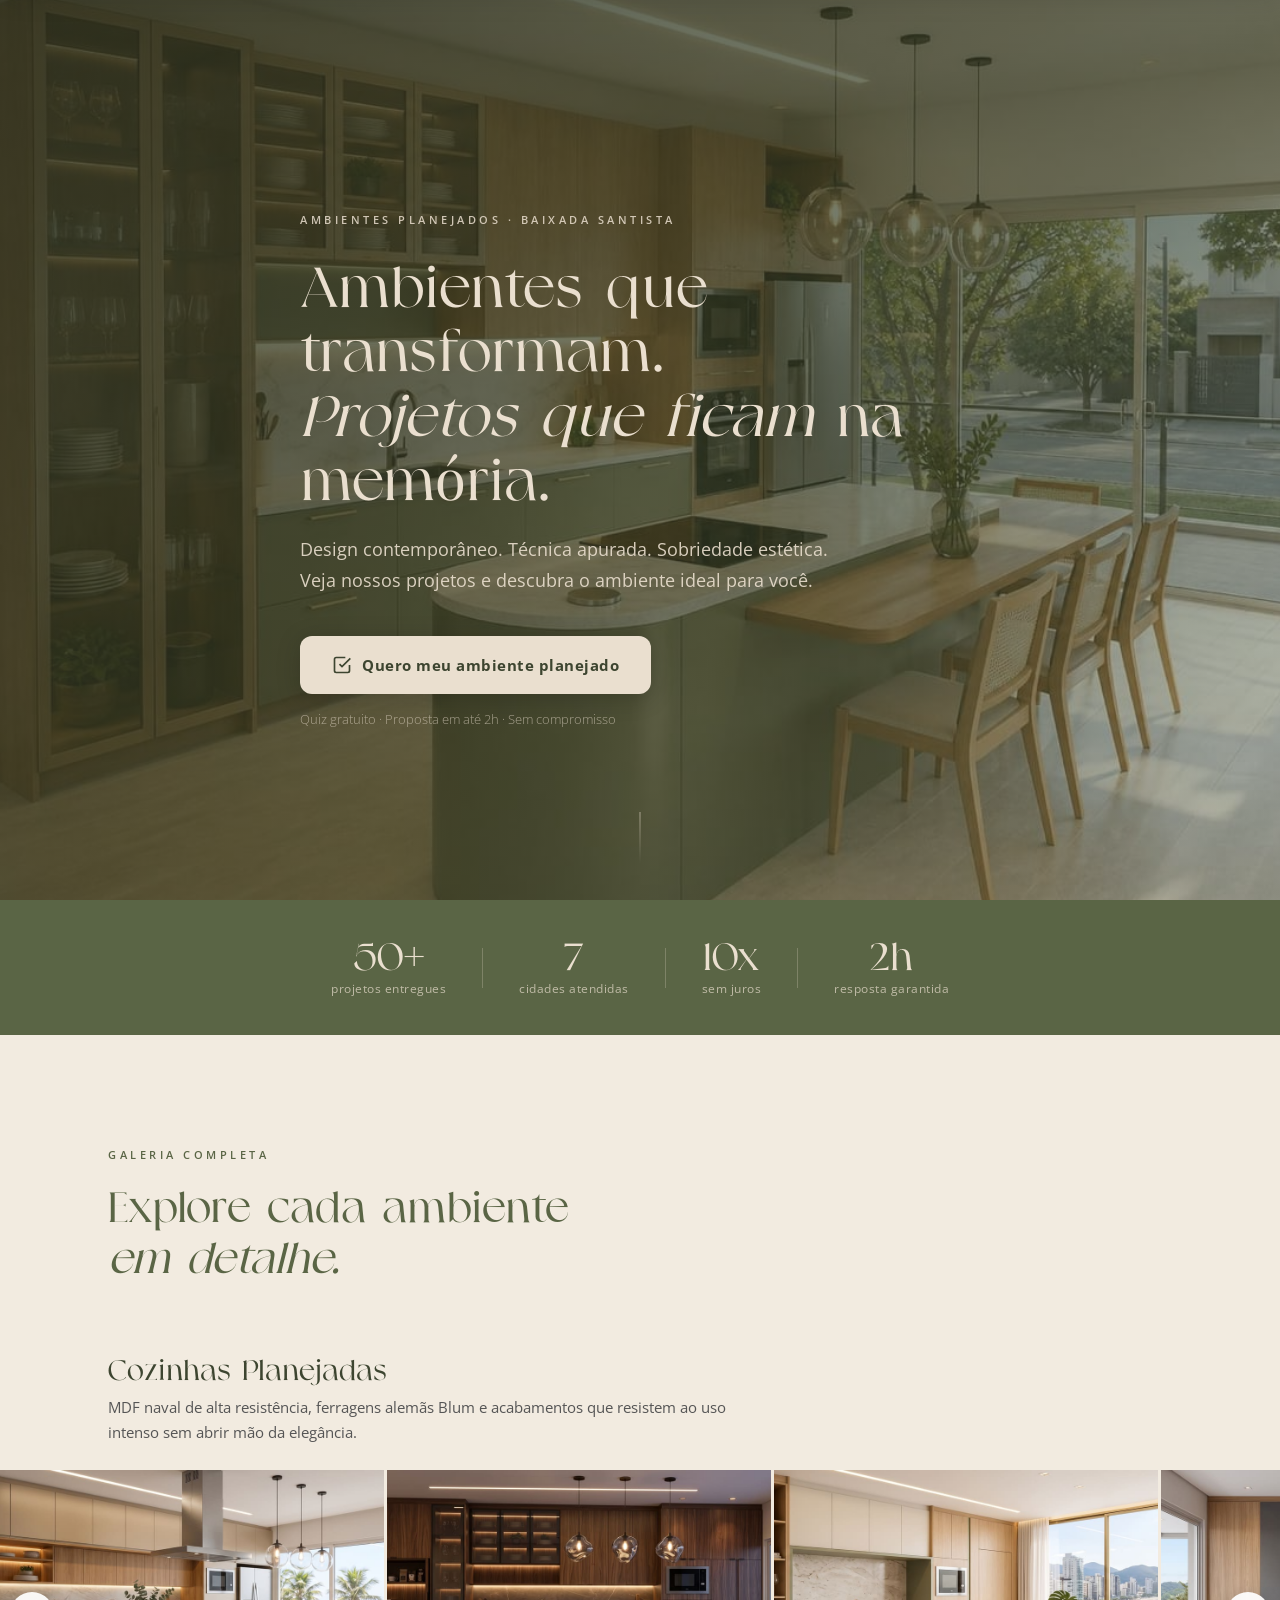
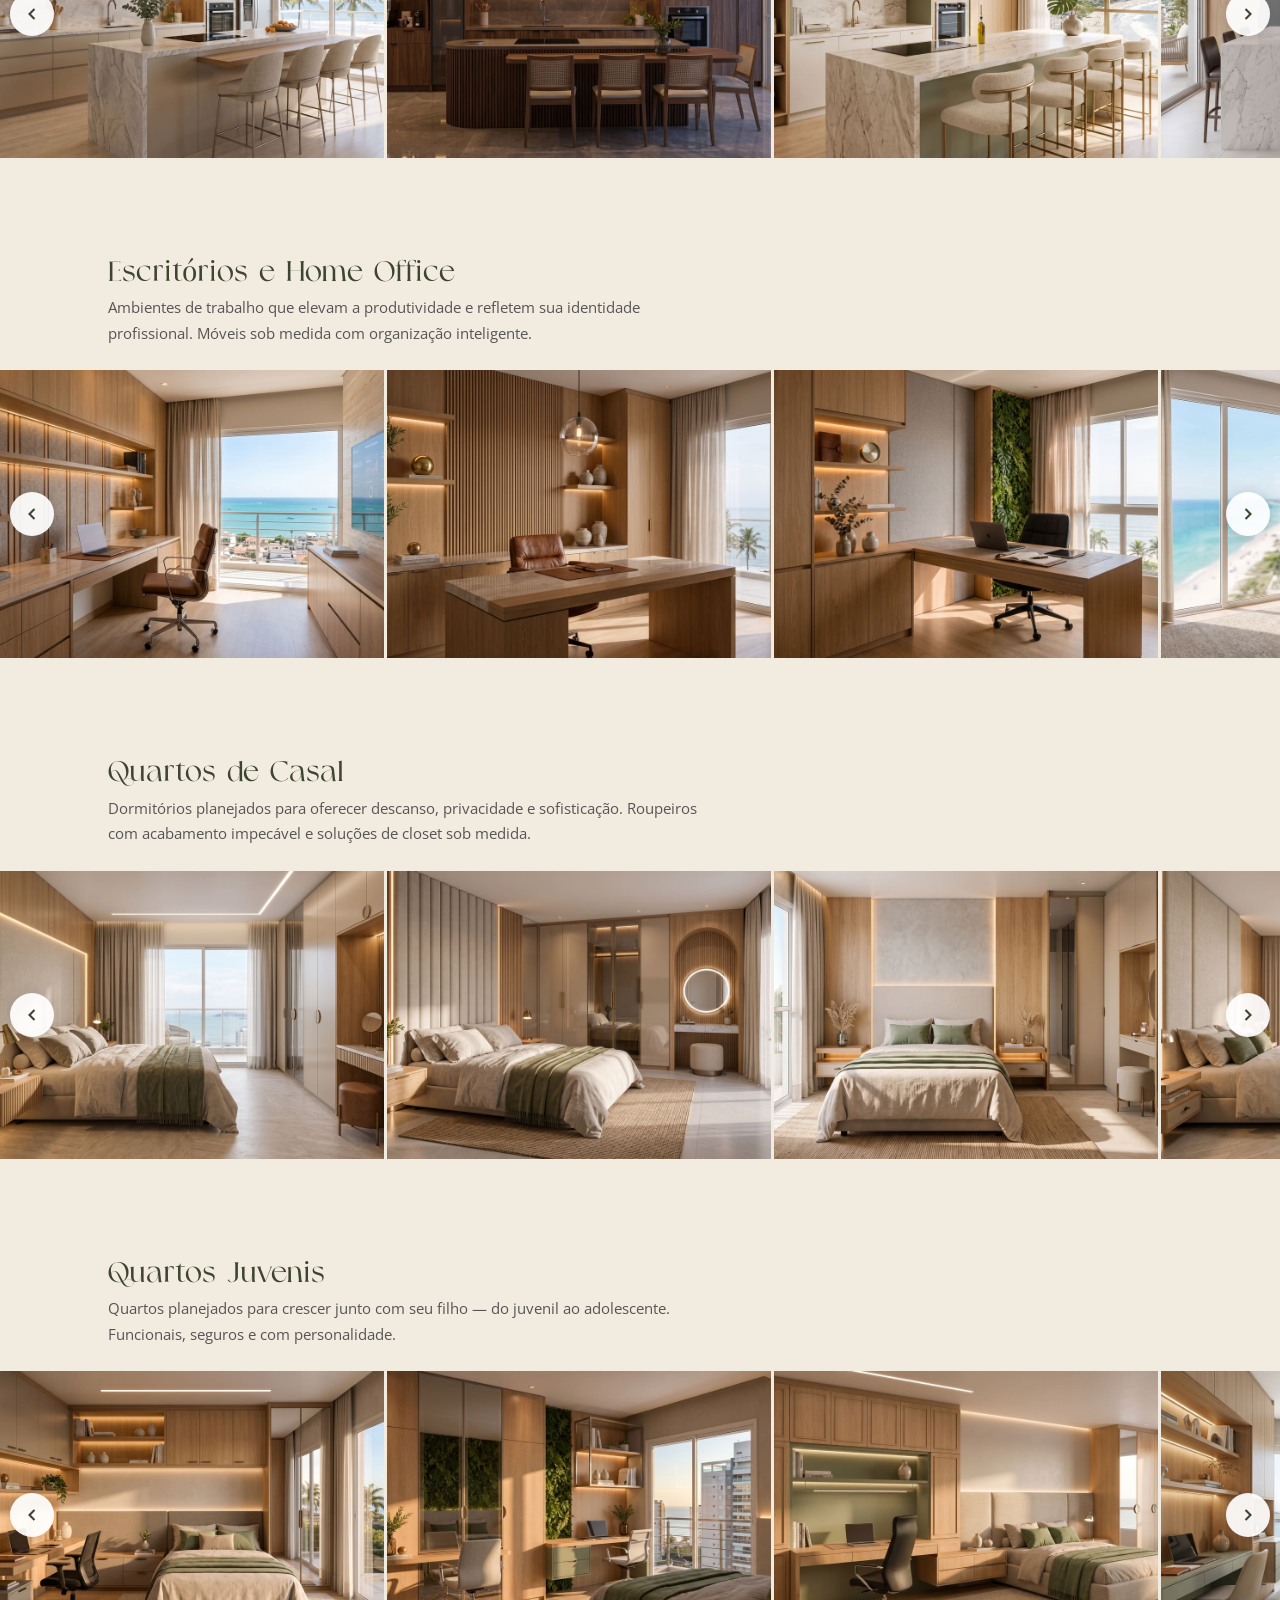
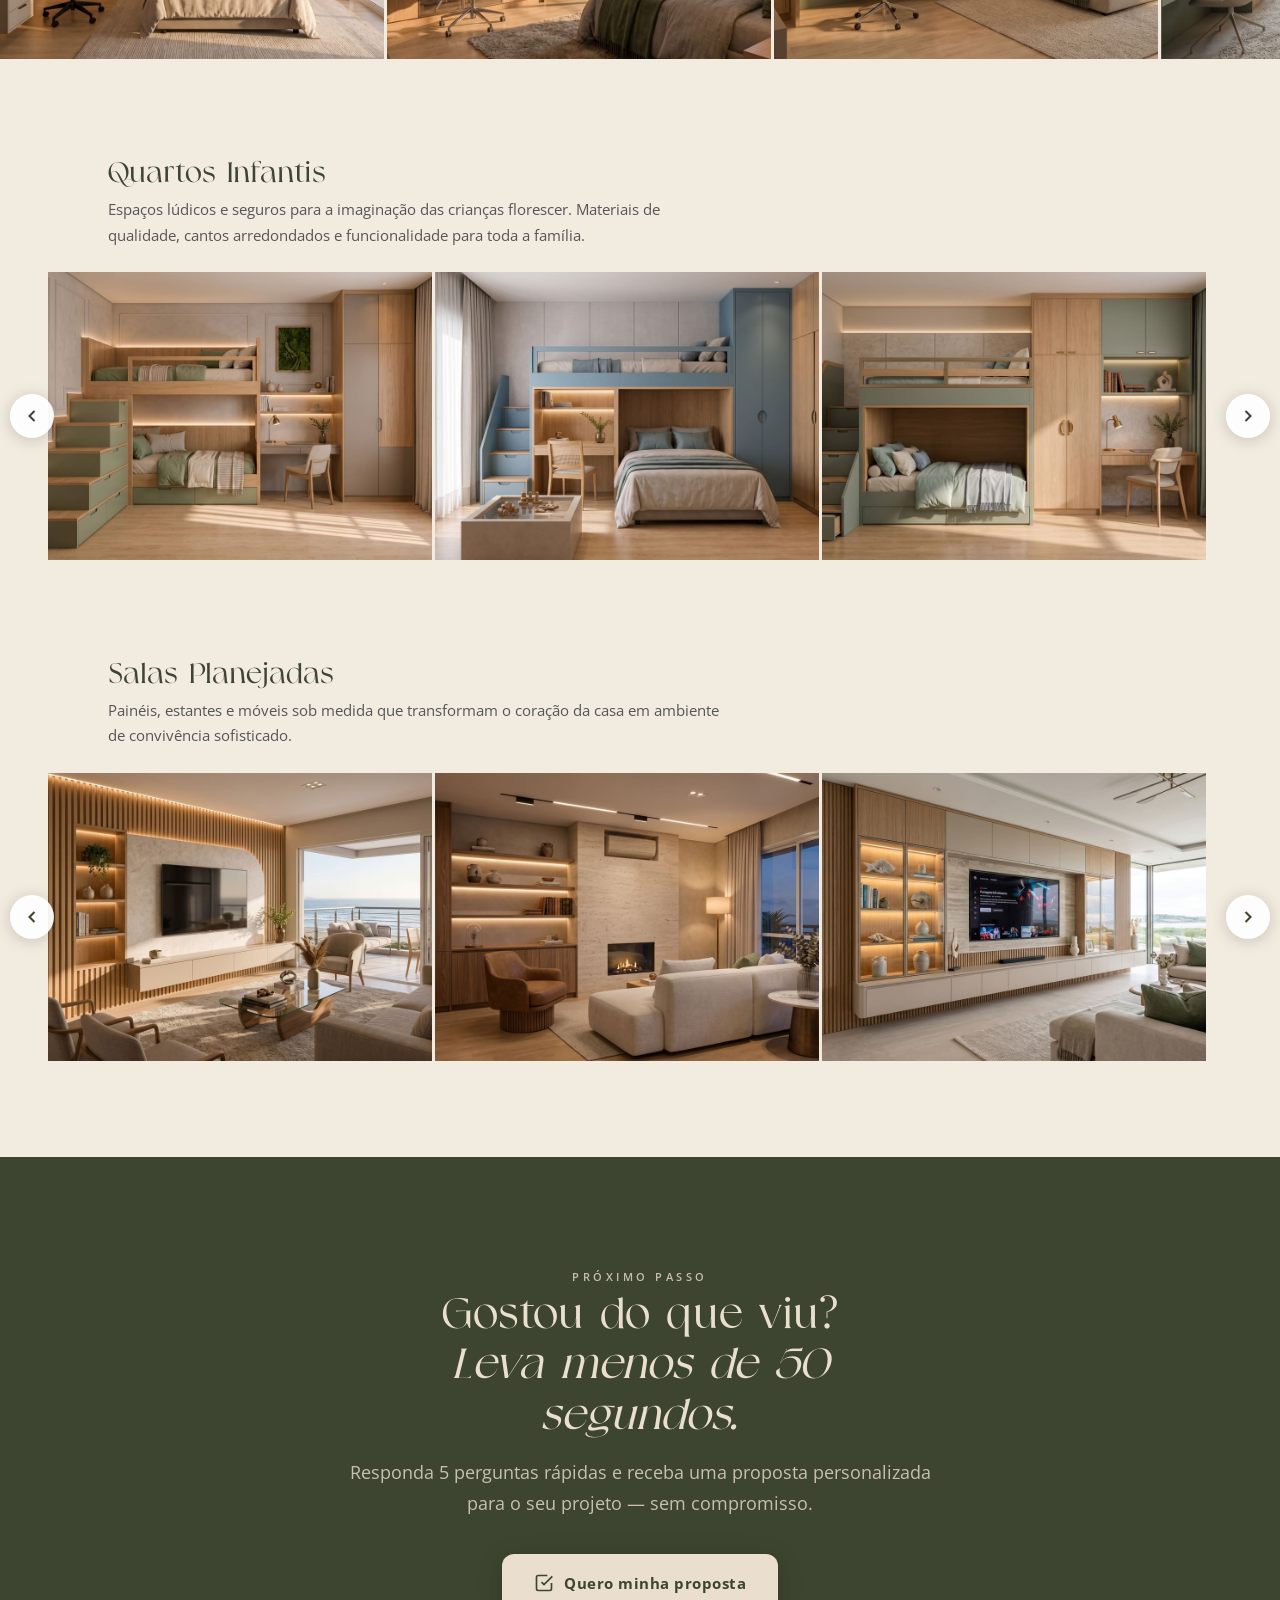
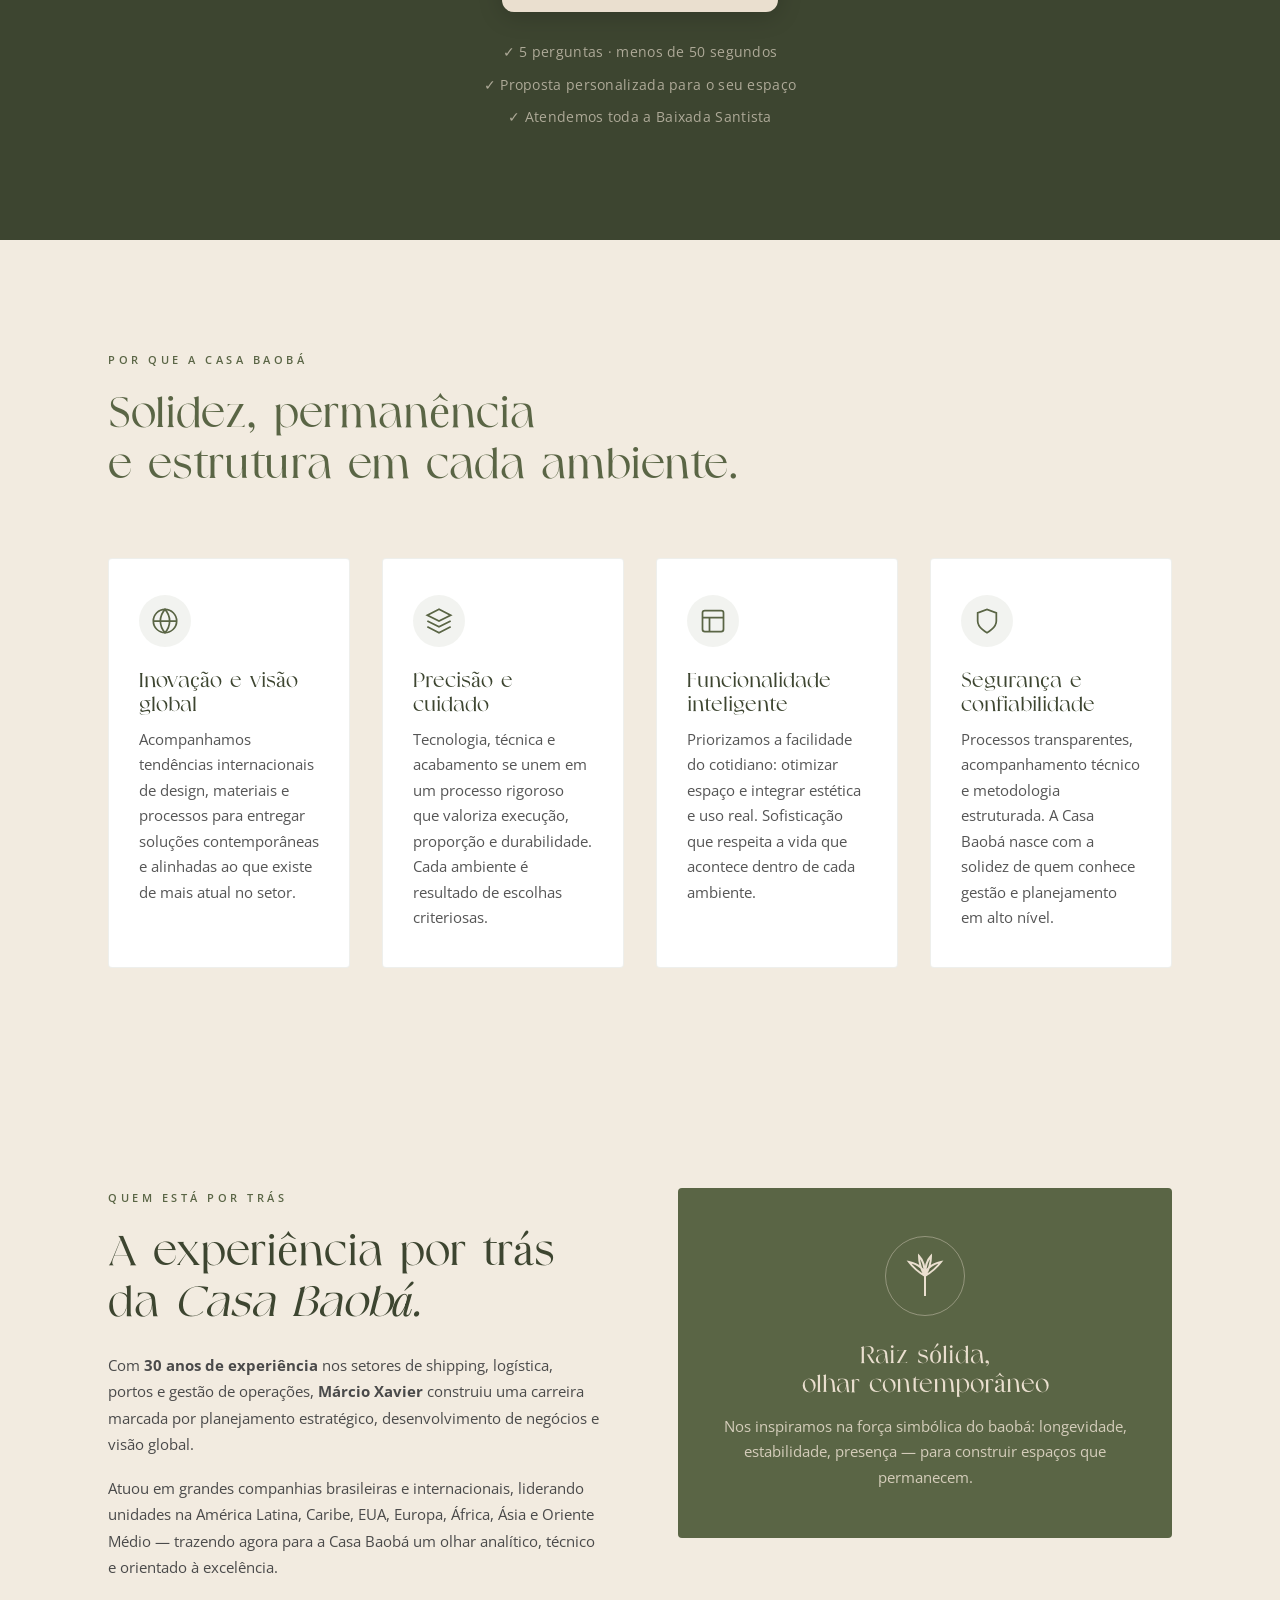
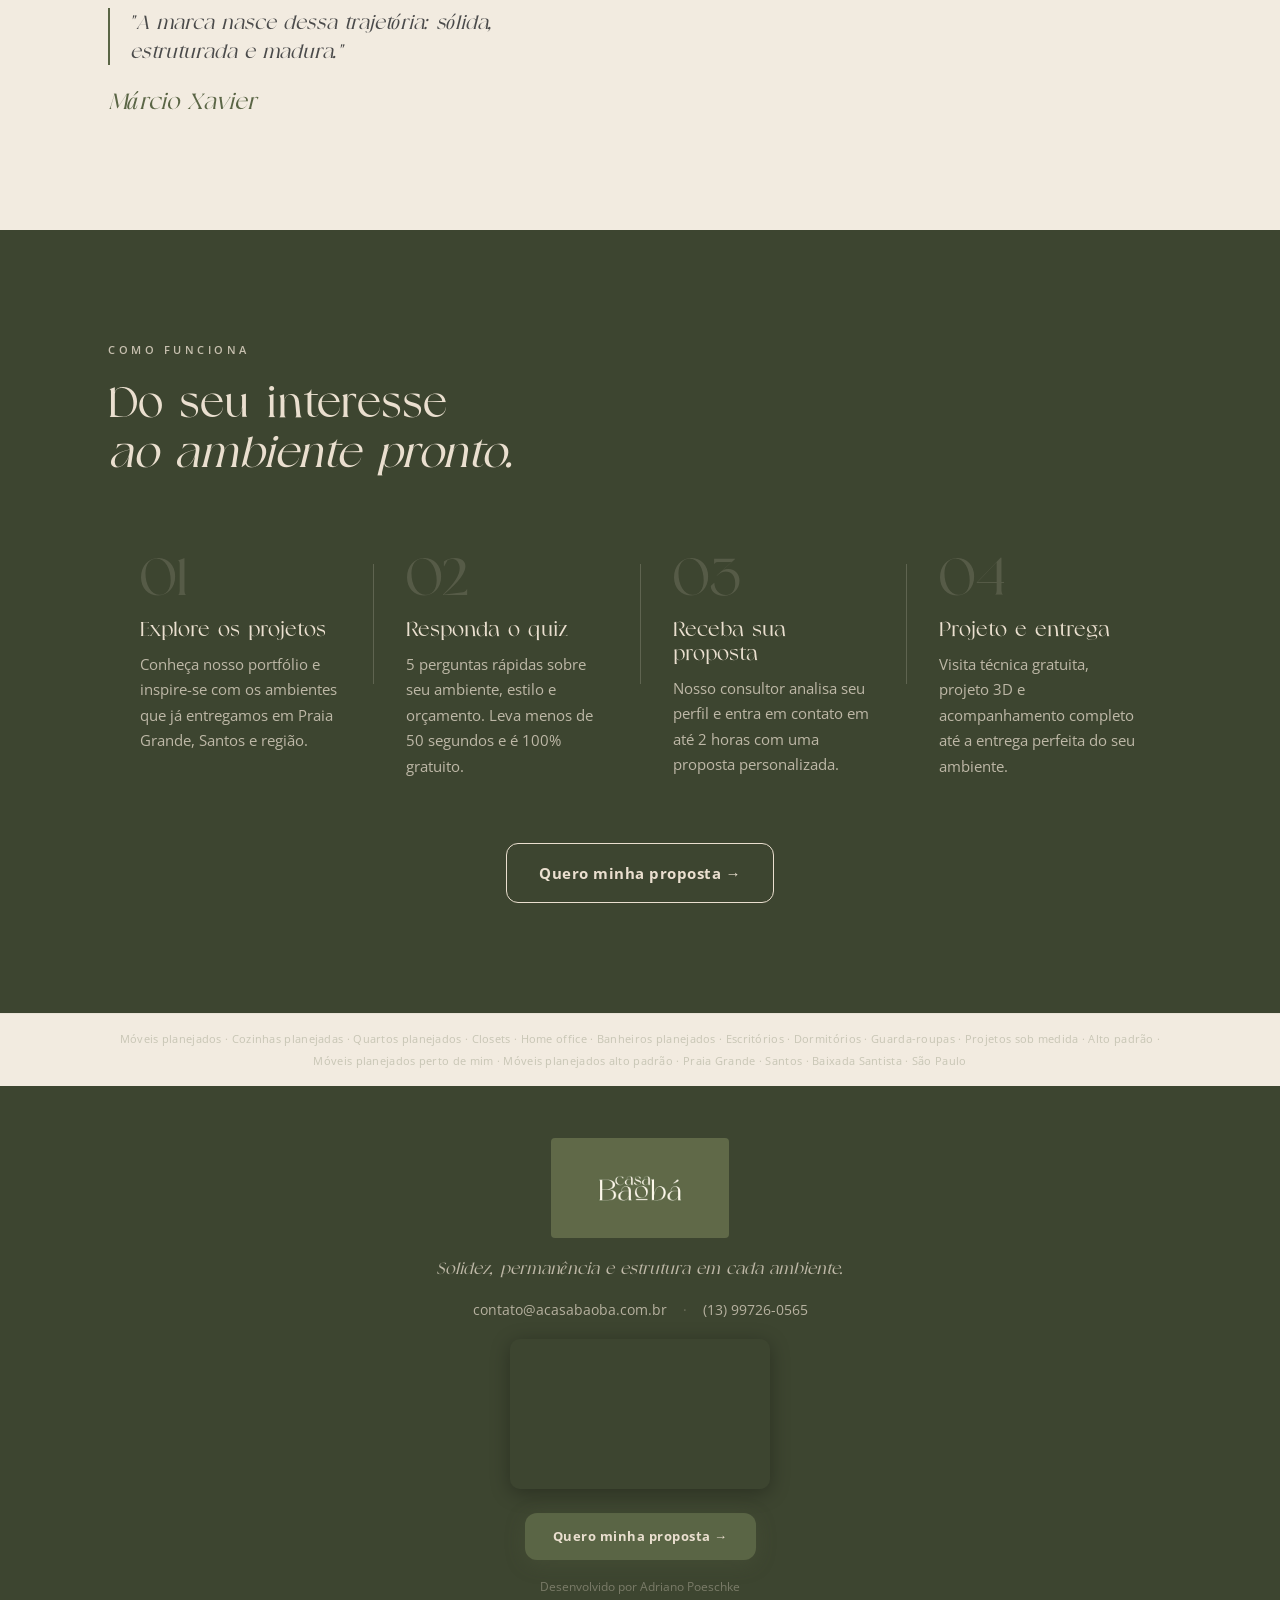
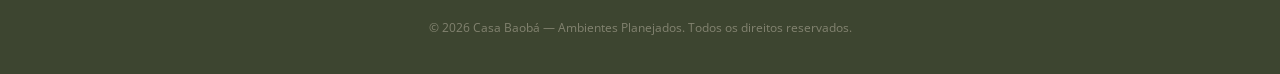
==== commit 68334590: "lp.html: botões border-radius 12px (estilo logo) e texto 'Quero minha proposta' Co-Authored-By: Clau" ====
--- a/lp.html
+++ b/lp.html
@@ -306,7 +306,7 @@
       <p>Responda 5 perguntas rápidas e receba uma proposta personalizada para o seu projeto — sem compromisso.</p>
       <a href="/quiz" class="btn-cta btn-cta--hero">
         <svg width="20" height="20" viewBox="0 0 24 24" fill="none" stroke="currentColor" stroke-width="2"><path d="M9 11l3 3L22 4"/><path d="M21 12v7a2 2 0 0 1-2 2H5a2 2 0 0 1-2-2V5a2 2 0 0 1 2-2h11"/></svg>
-        Iniciar quiz gratuito
+        Quero minha proposta
       </a>
       <ul class="cta-quiz__lista">
         <li>✓ 5 perguntas · menos de 50 segundos</li>
@@ -429,7 +429,7 @@
 
       <div style="text-align:center; margin-top: clamp(40px,6vw,64px);">
         <a href="/quiz" class="btn-cta btn-cta--outline">
-          Iniciar quiz gratuito →
+          Quero minha proposta →
         </a>
       </div>
     </div>
@@ -461,7 +461,7 @@
       </div>
 
       <a href="/quiz" class="btn-cta btn-cta--verde footer__quiz-btn">
-        Iniciar quiz gratuito →
+        Quero minha proposta →
       </a>
 
       <p class="footer__dev">Desenvolvido por <a href="https://wa.me/5541998362692?text=Vi%20seu%20site%20e%20preciso%20de%20um%20or%C3%A7amento" target="_blank" rel="noopener">Adriano Poeschke</a></p>
--- a/style.css
+++ b/style.css
@@ -119,7 +119,7 @@
   font-weight: 700;
   letter-spacing: 0.5px;
   padding: 16px 32px;
-  border-radius: 100px;
+  border-radius: 12px;
   transition: var(--transition);
   cursor: pointer;
   white-space: nowrap;
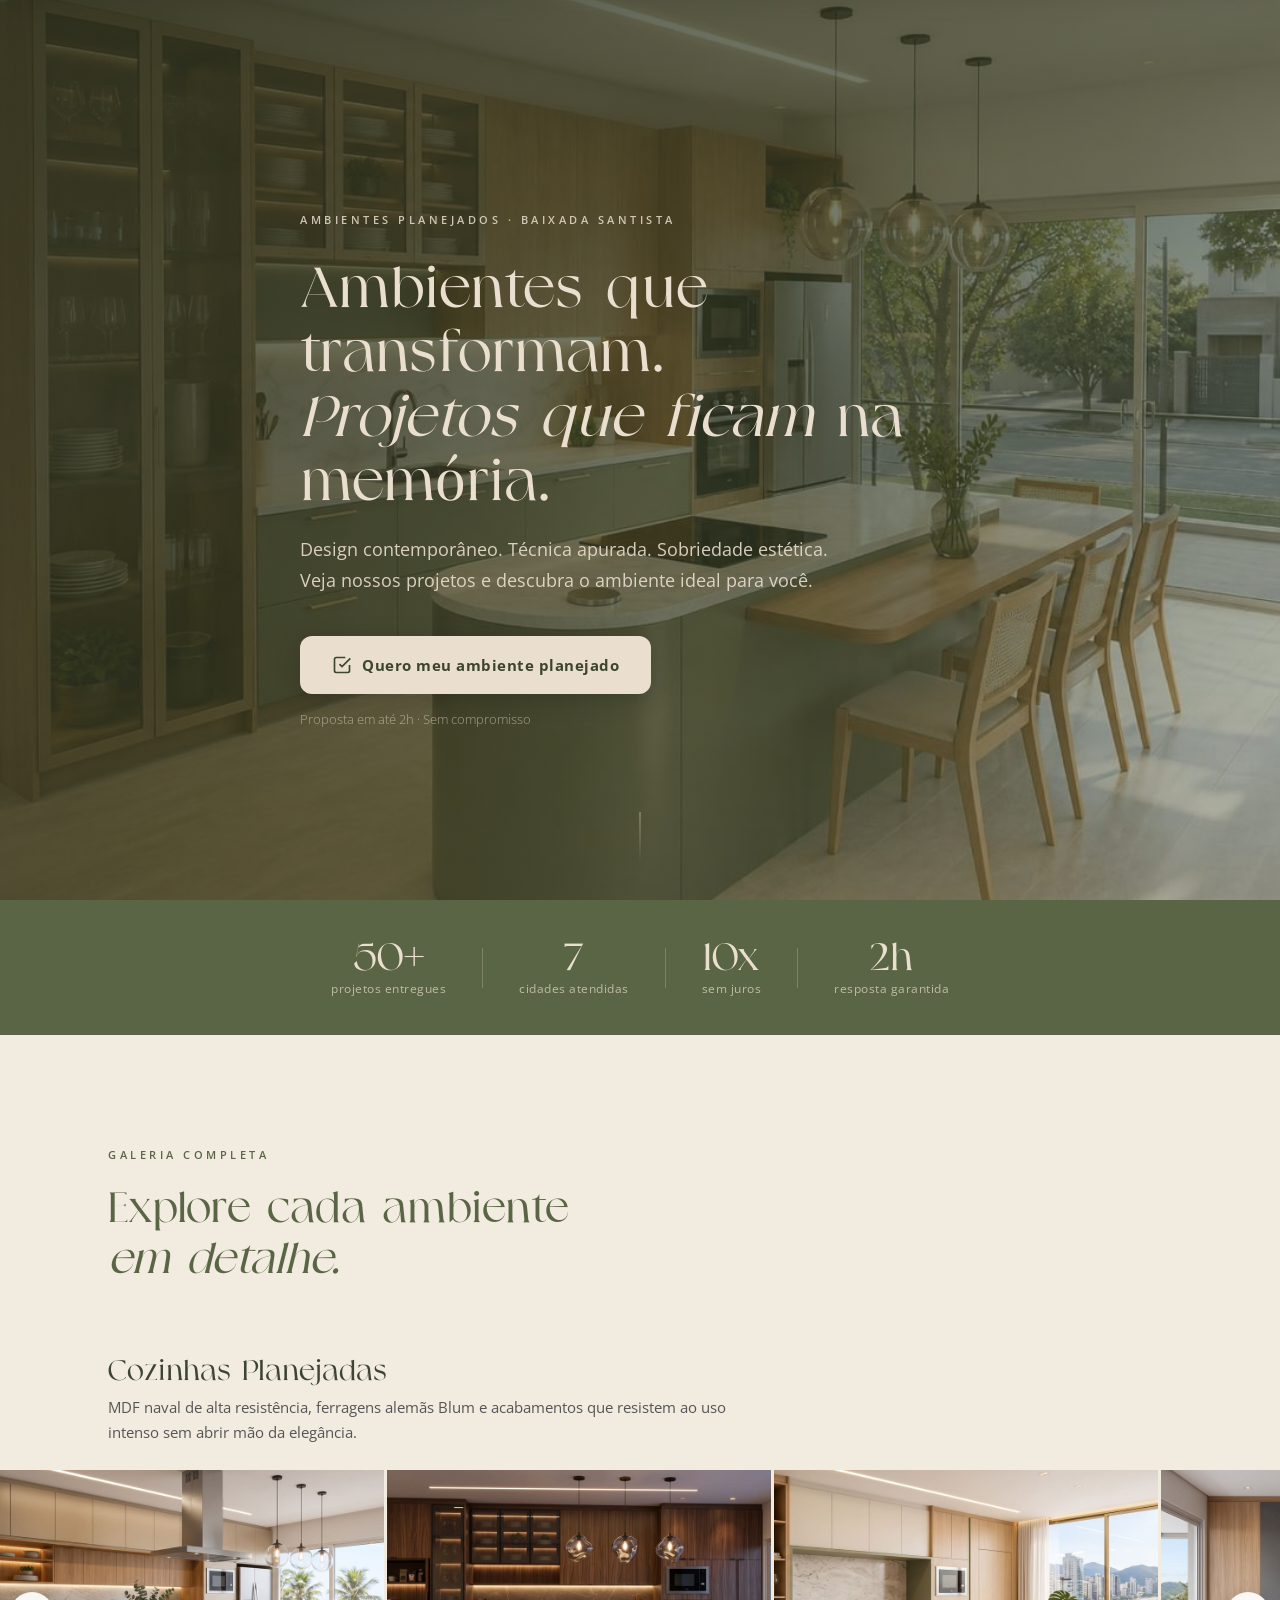
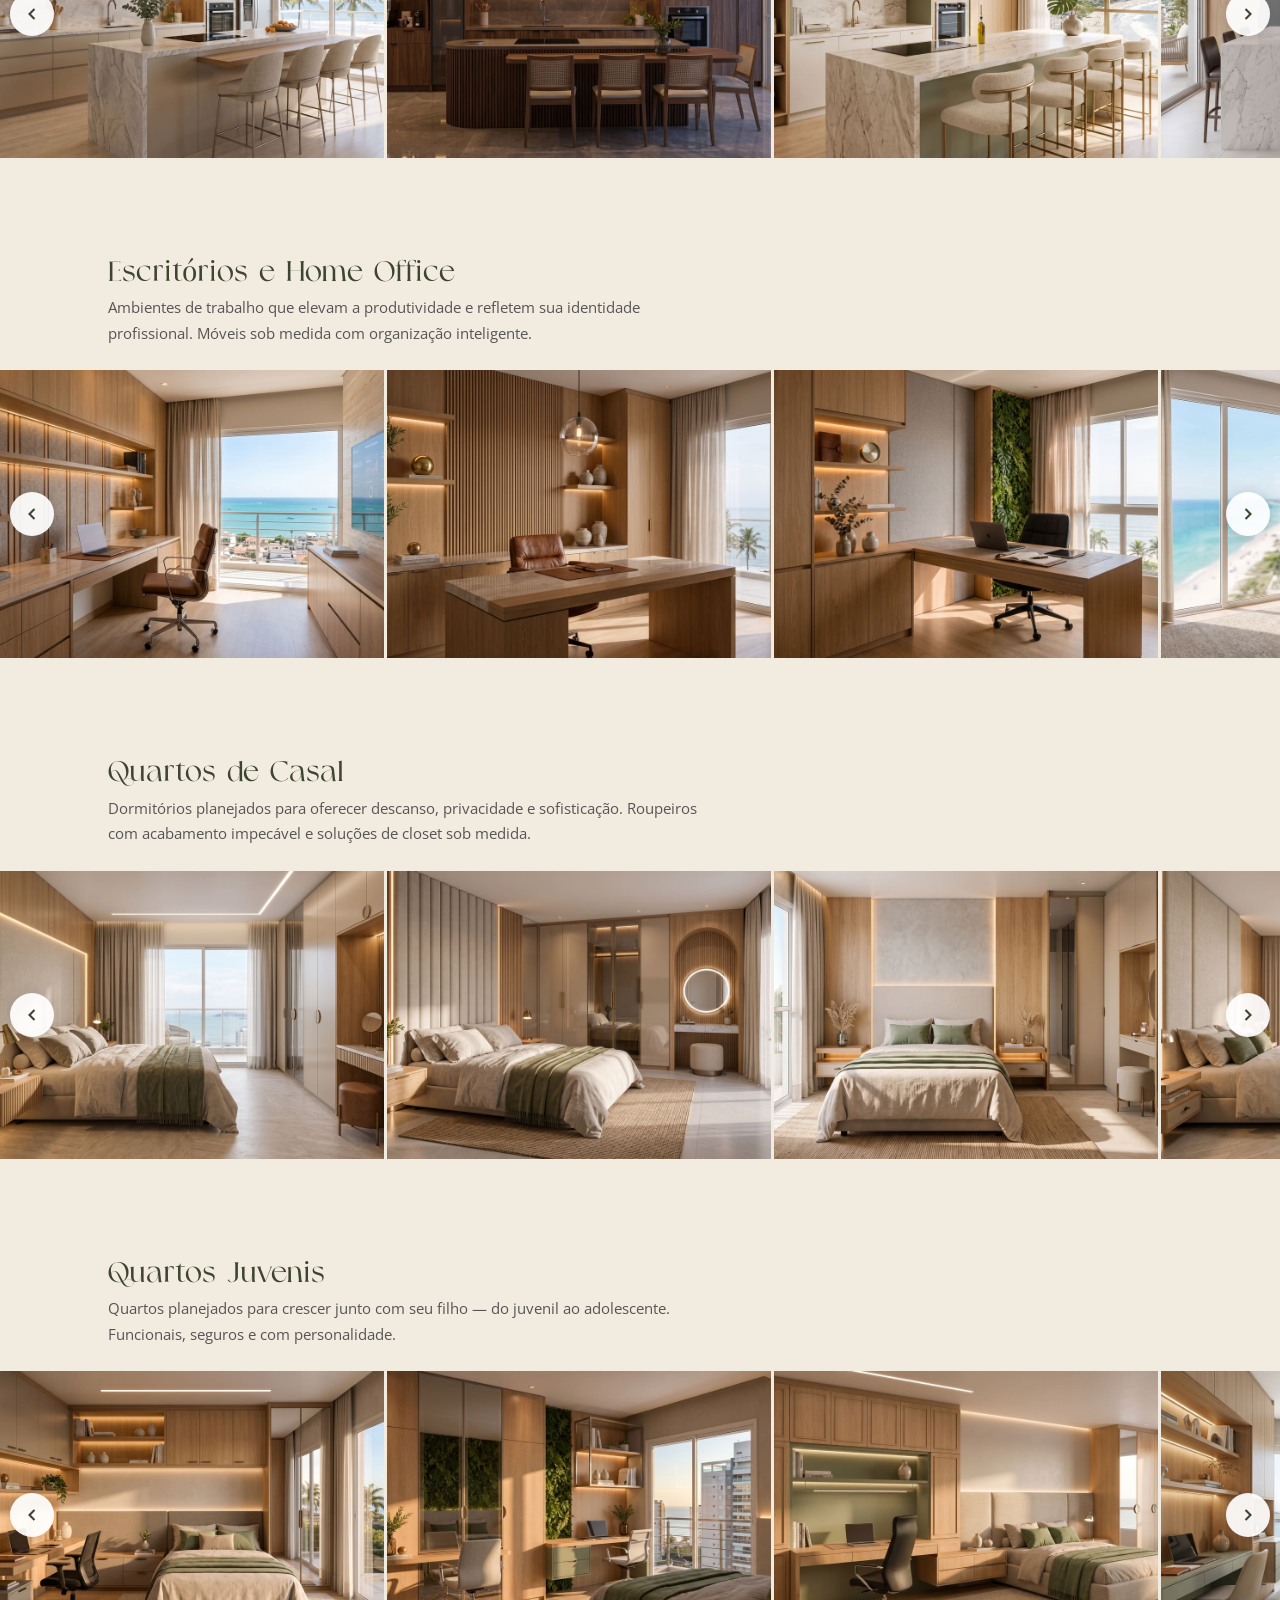
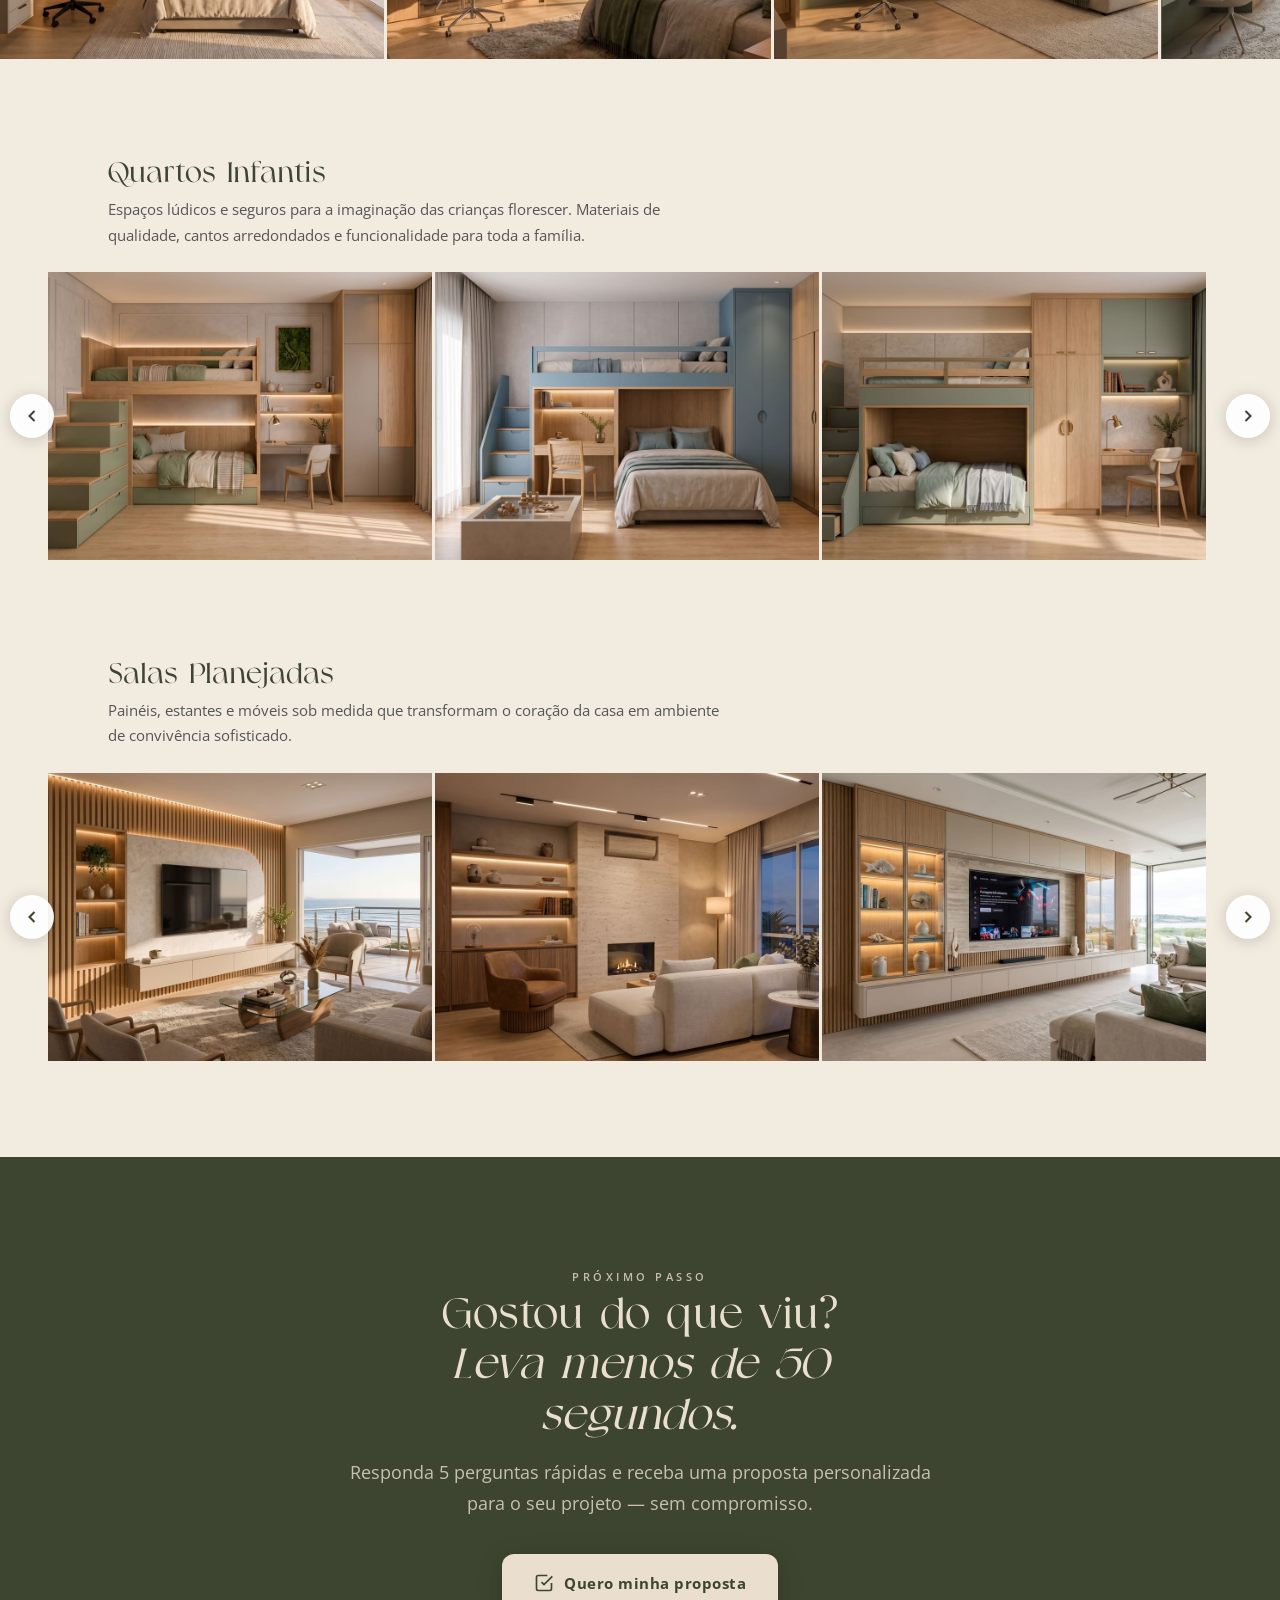
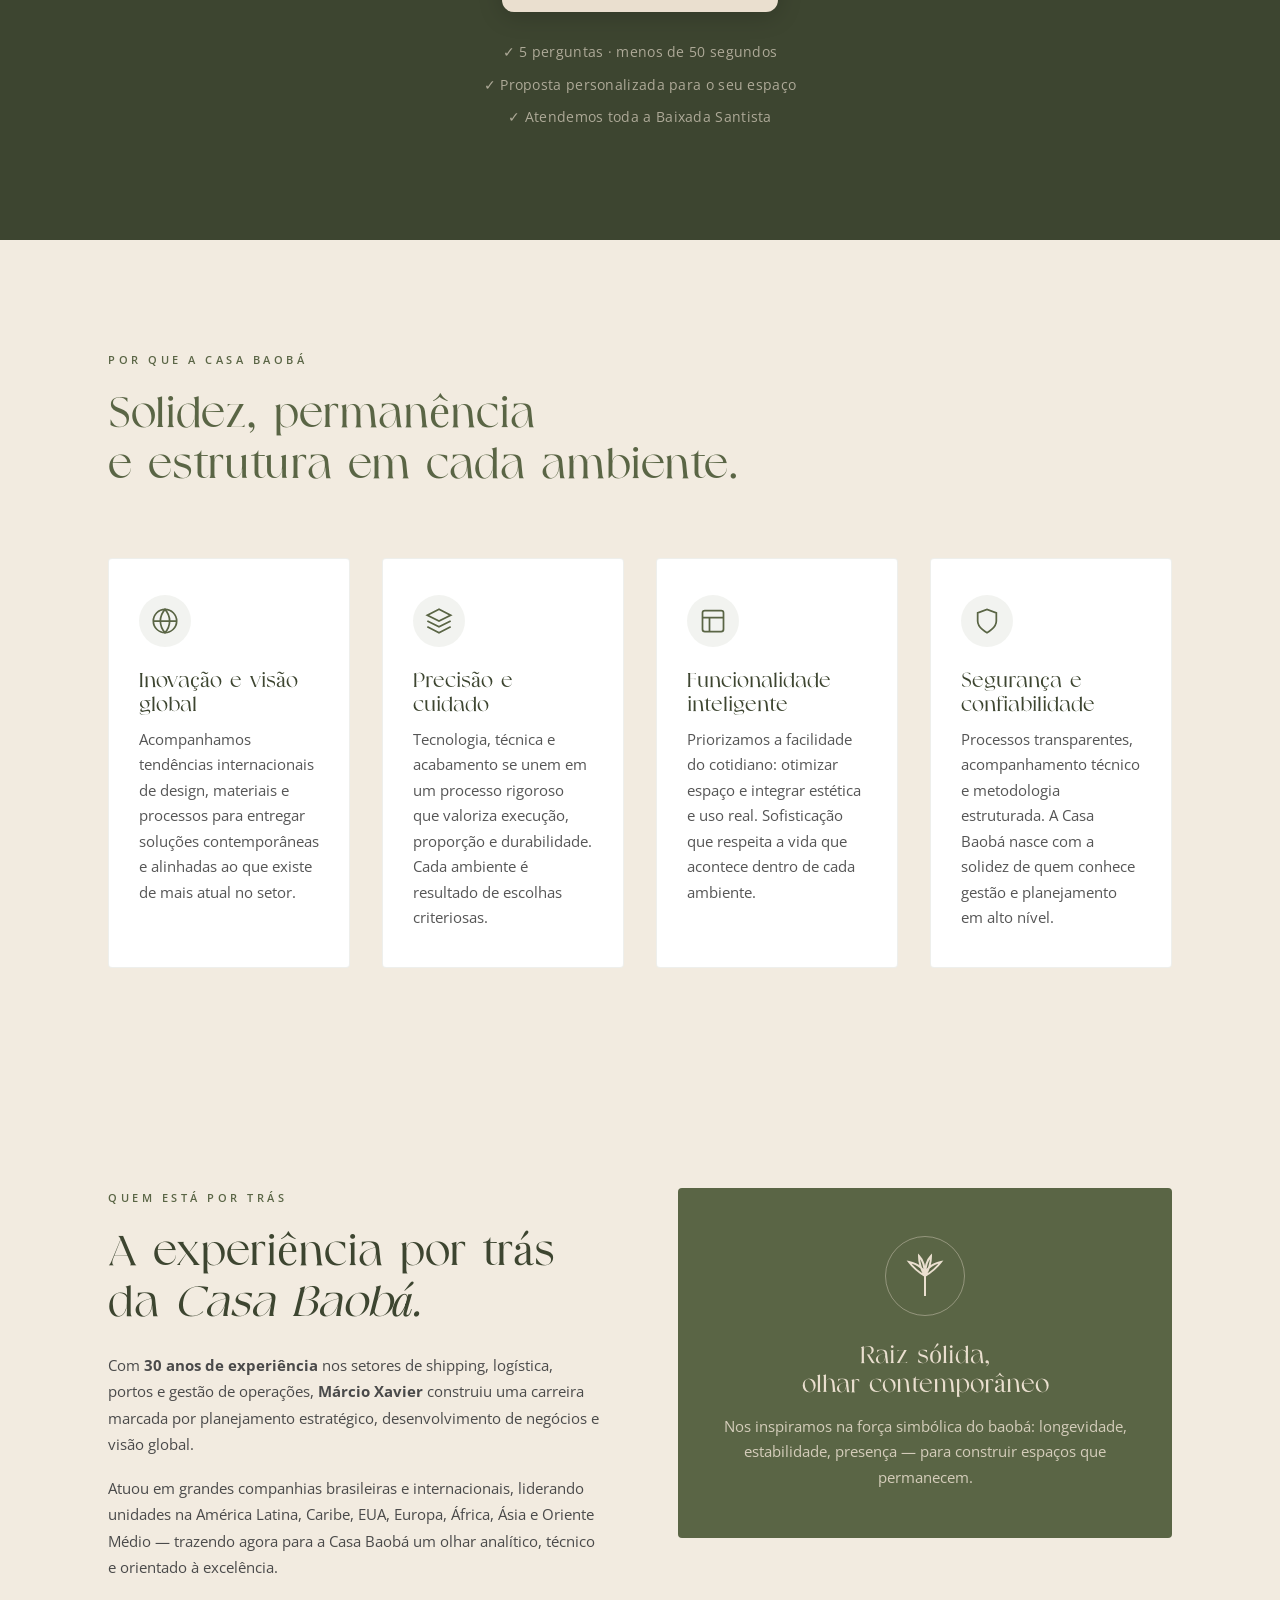
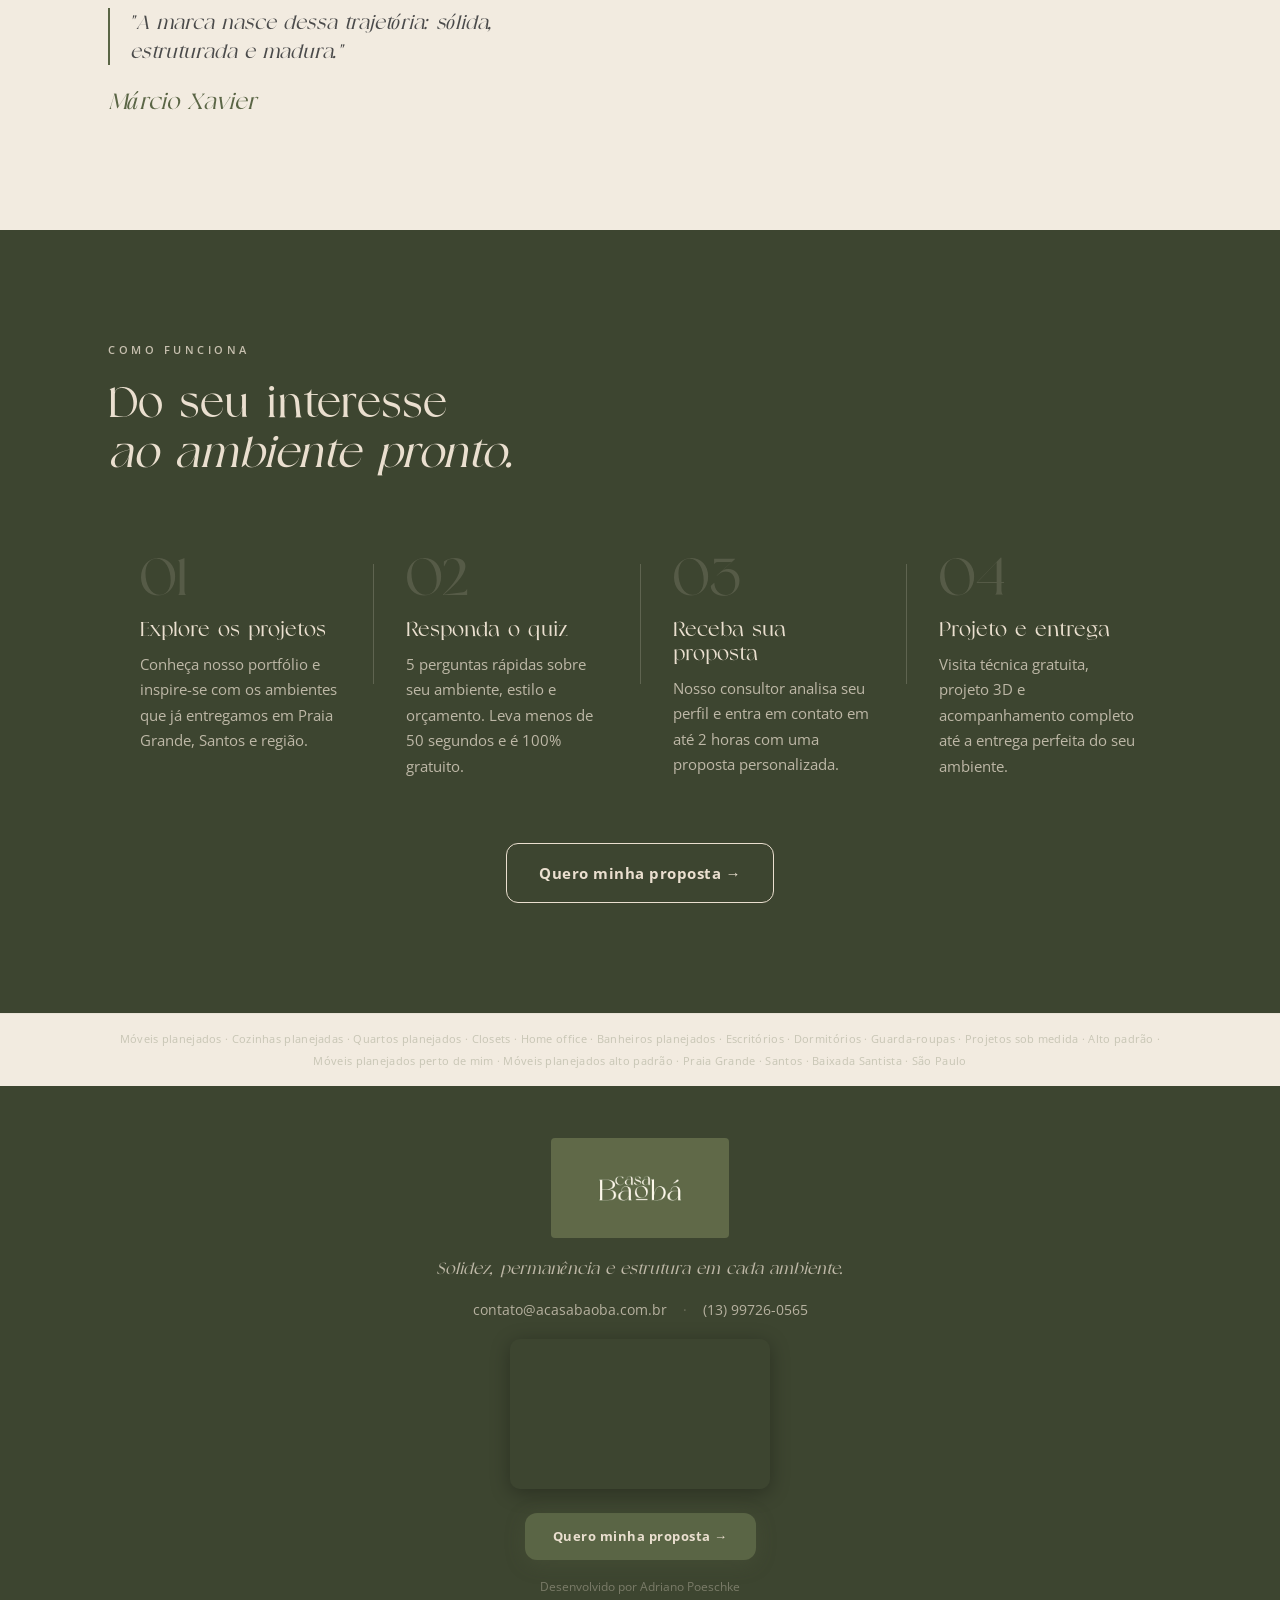
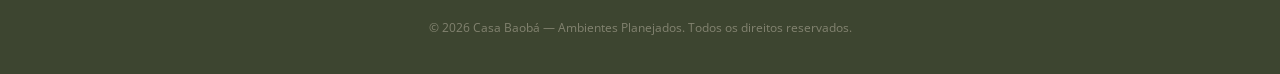
==== commit e039a59b: "lp.html: remove 'Quiz gratuito' do micro text do hero Co-Authored-By: Claude Sonnet 4.6 <noreply@ant" ====
--- a/lp.html
+++ b/lp.html
@@ -107,7 +107,7 @@
         <svg width="20" height="20" viewBox="0 0 24 24" fill="none" stroke="currentColor" stroke-width="2"><path d="M9 11l3 3L22 4"/><path d="M21 12v7a2 2 0 0 1-2 2H5a2 2 0 0 1-2-2V5a2 2 0 0 1 2-2h11"/></svg>
         Quero meu ambiente planejado
       </a>
-      <p class="hero__micro">Quiz gratuito · Proposta em até 2h · Sem compromisso</p>
+      <p class="hero__micro">Proposta em até 2h · Sem compromisso</p>
     </div>
     <div class="hero__scroll-hint"><span></span></div>
   </section>
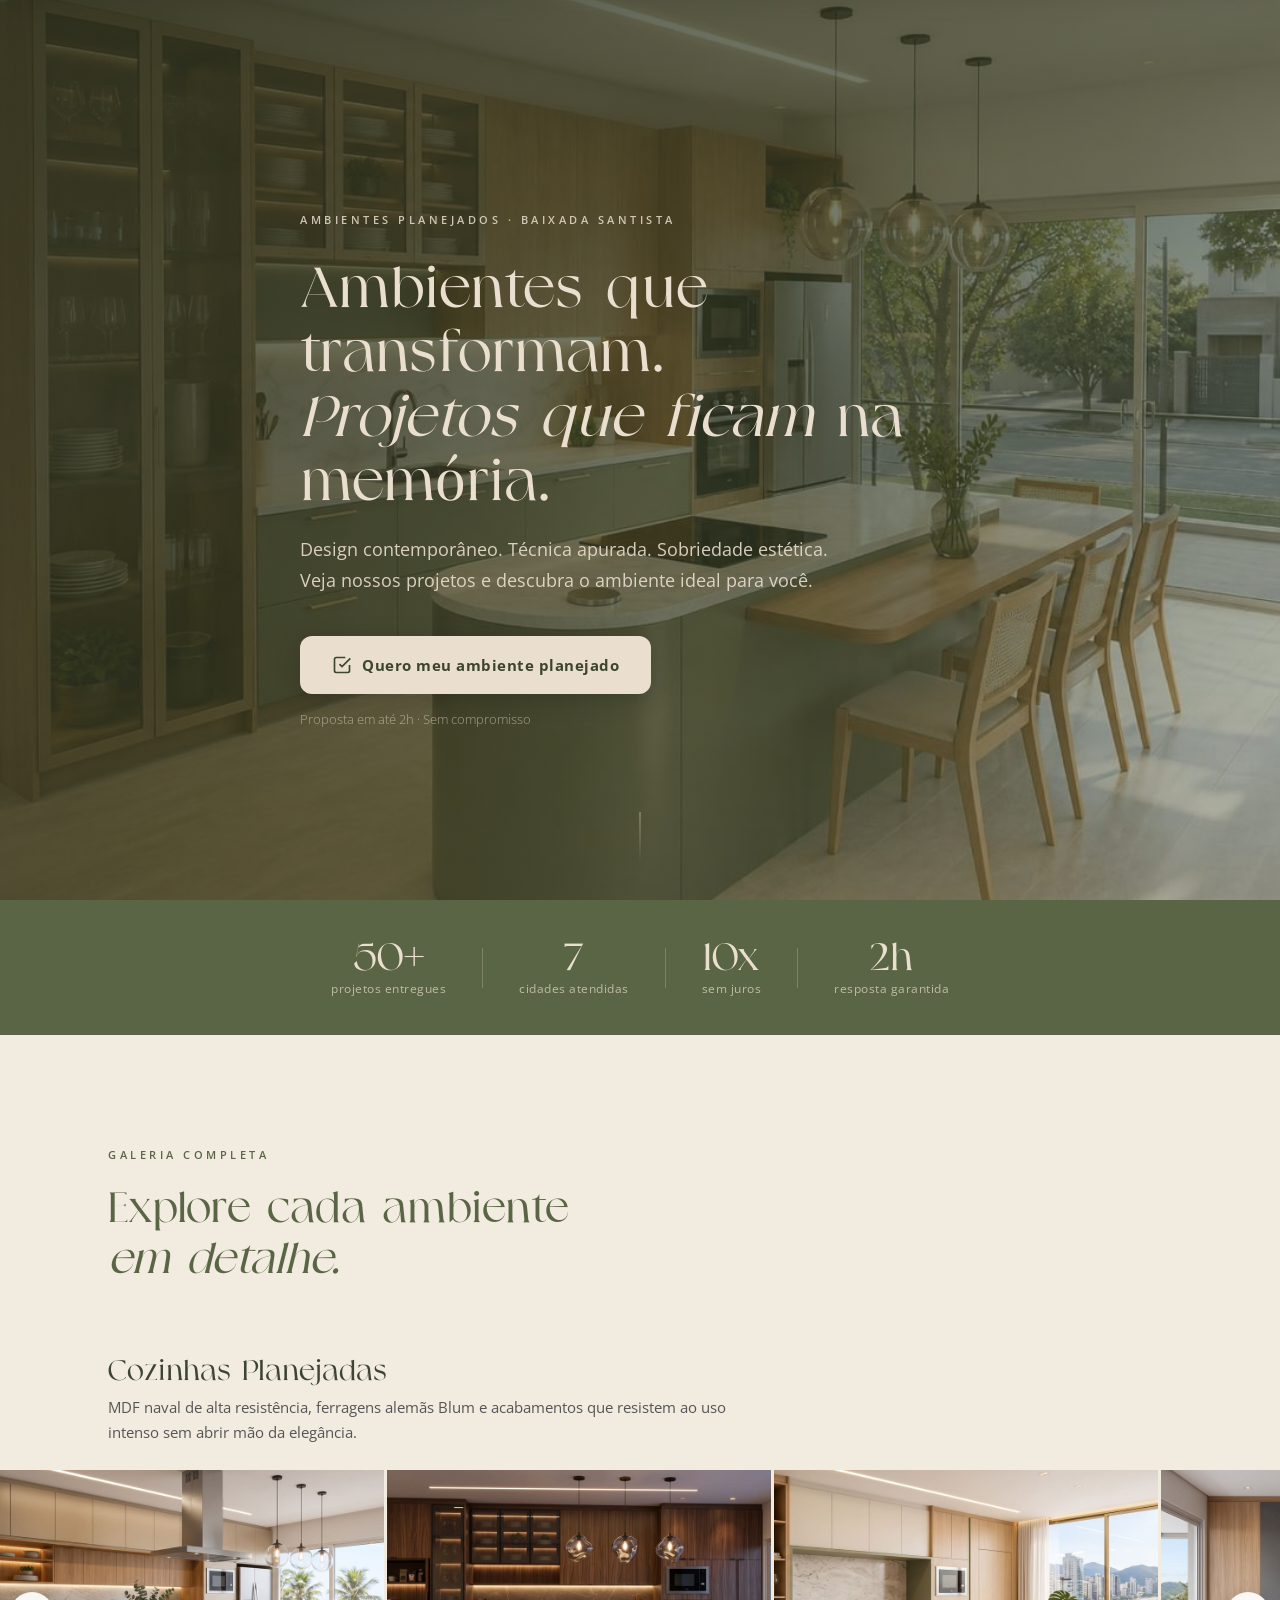
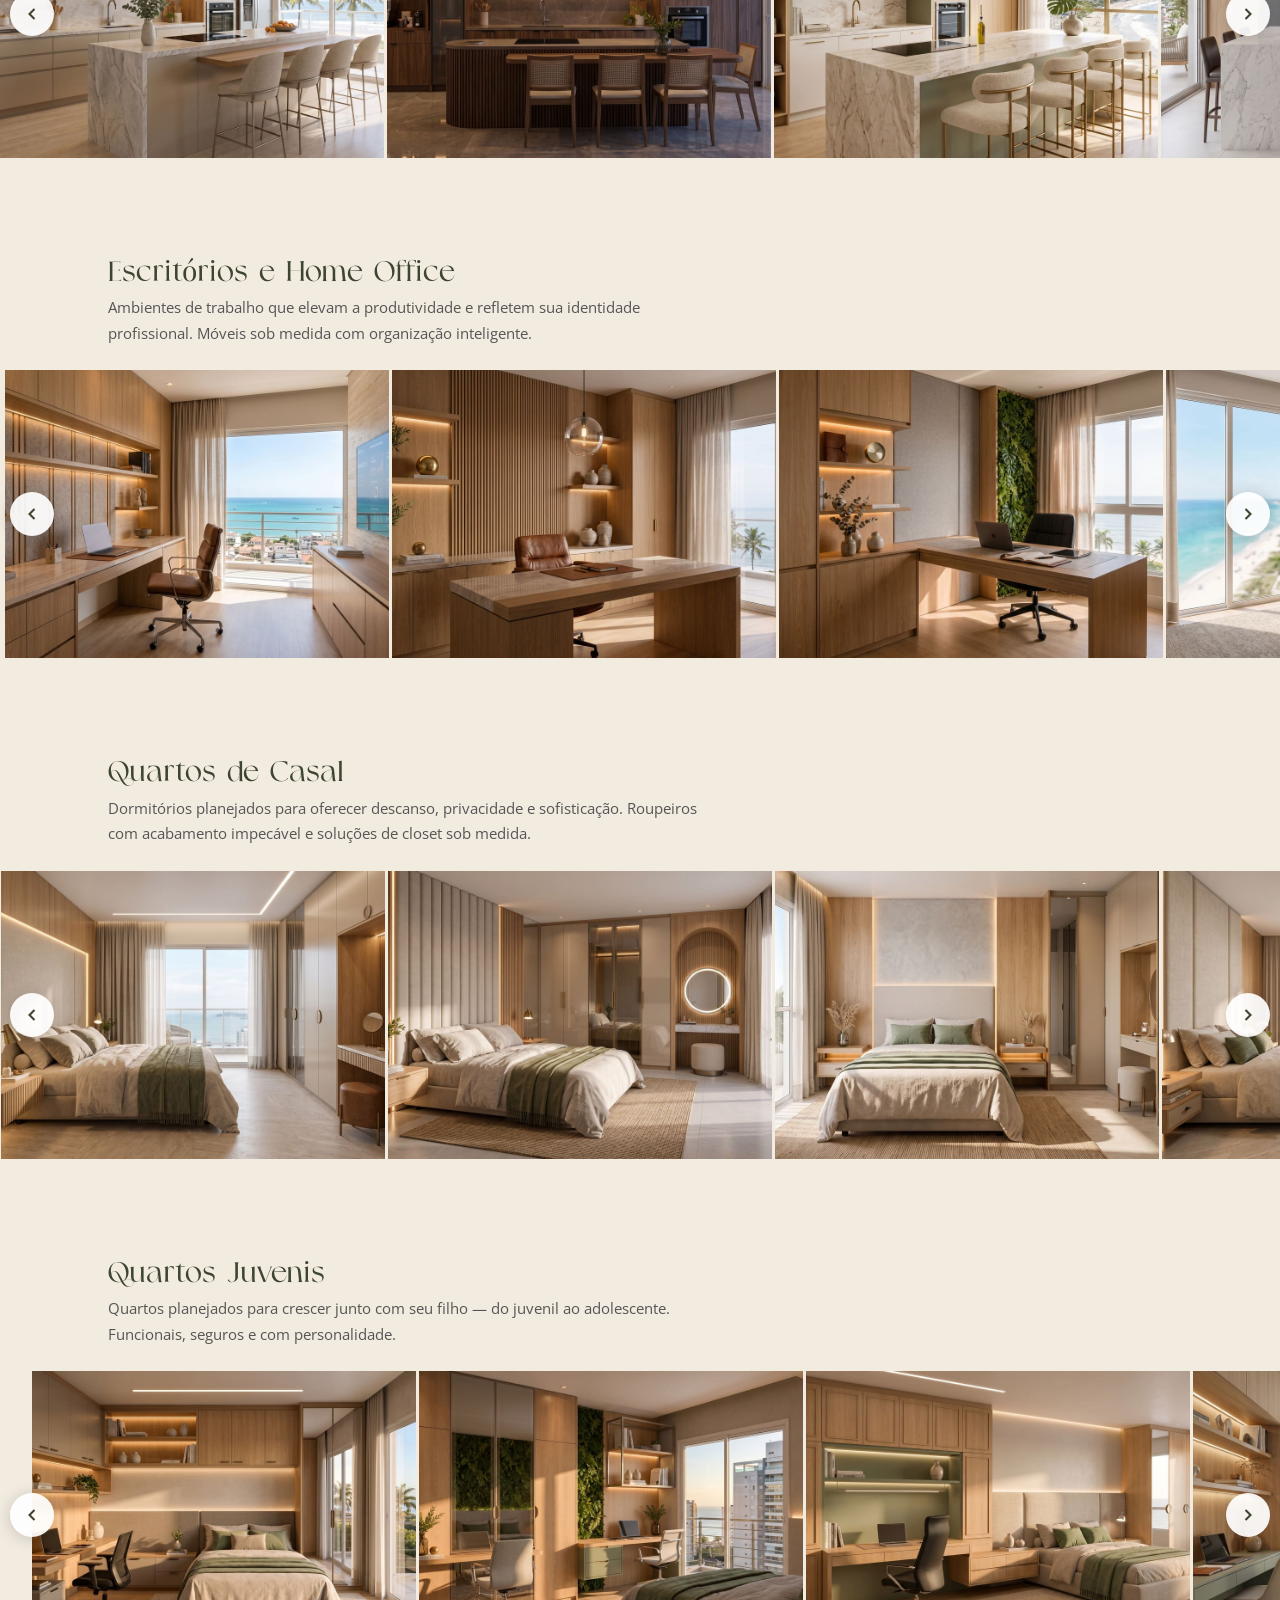
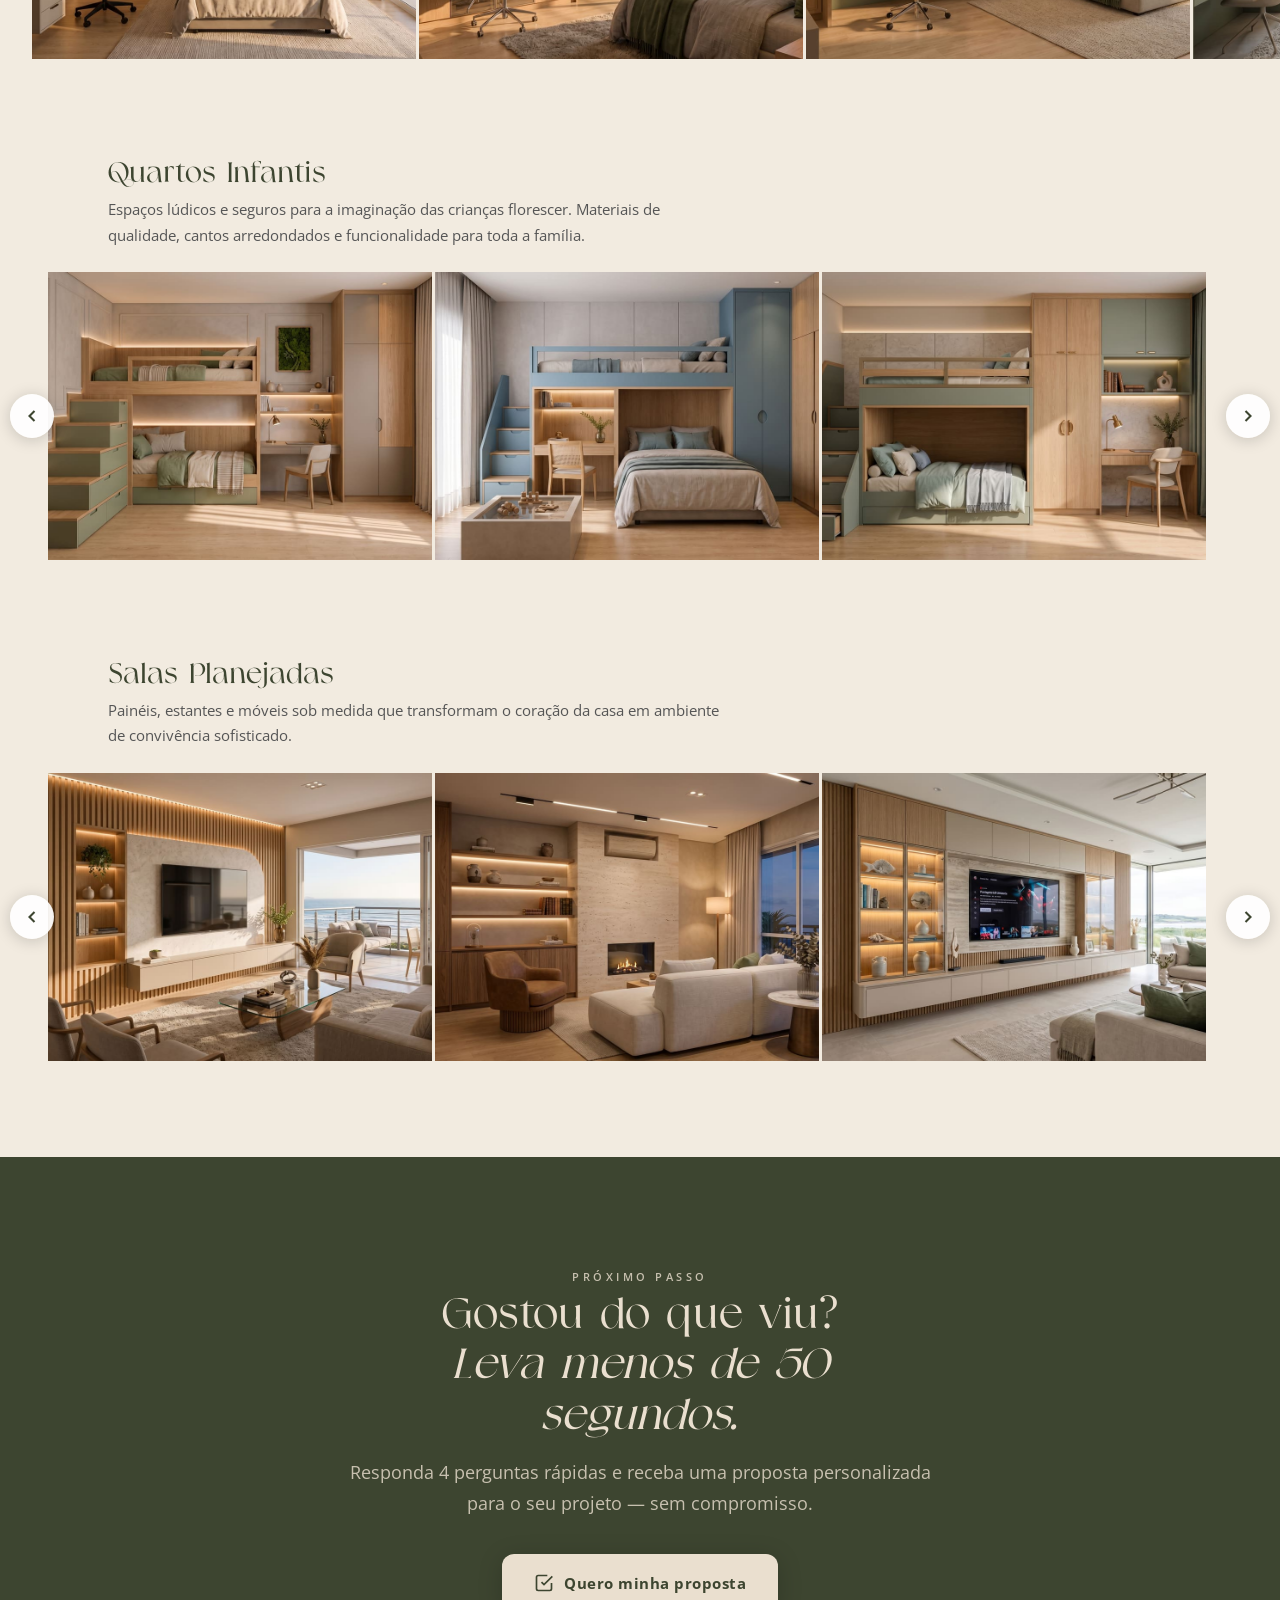
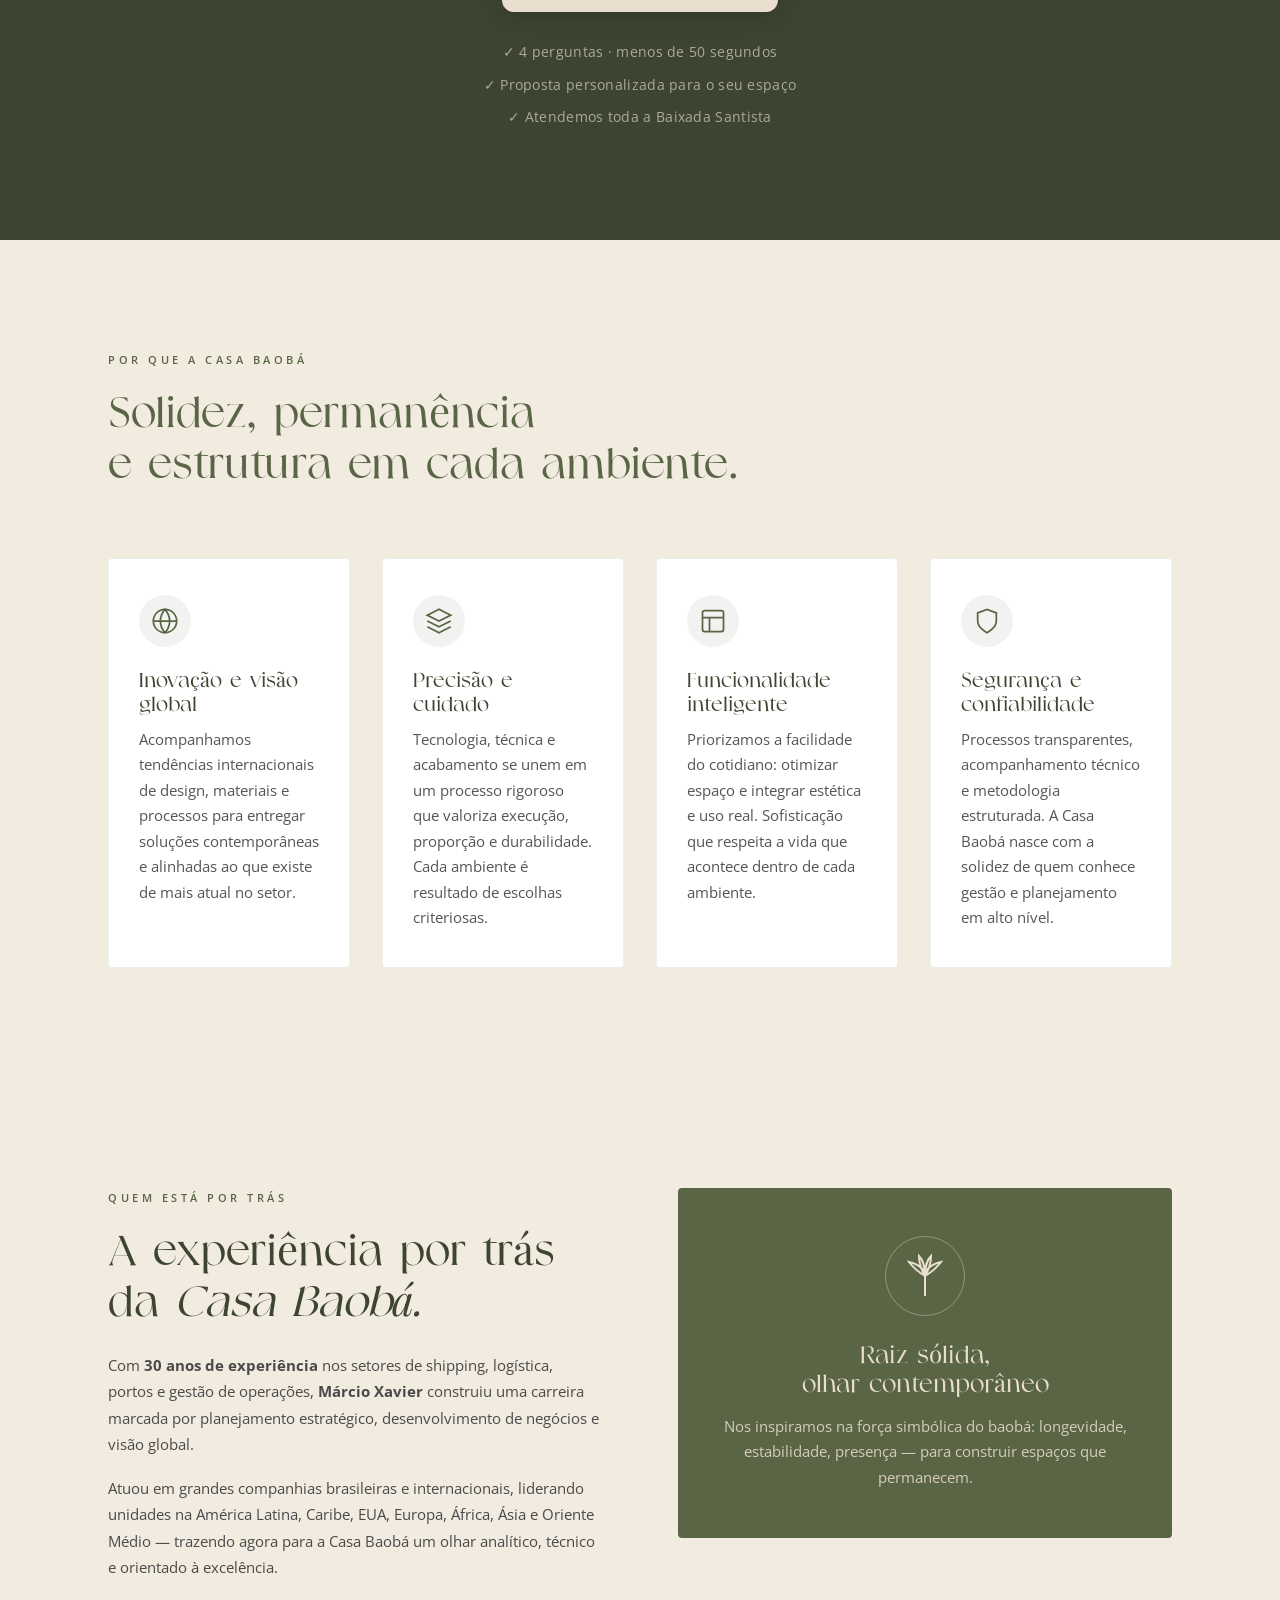
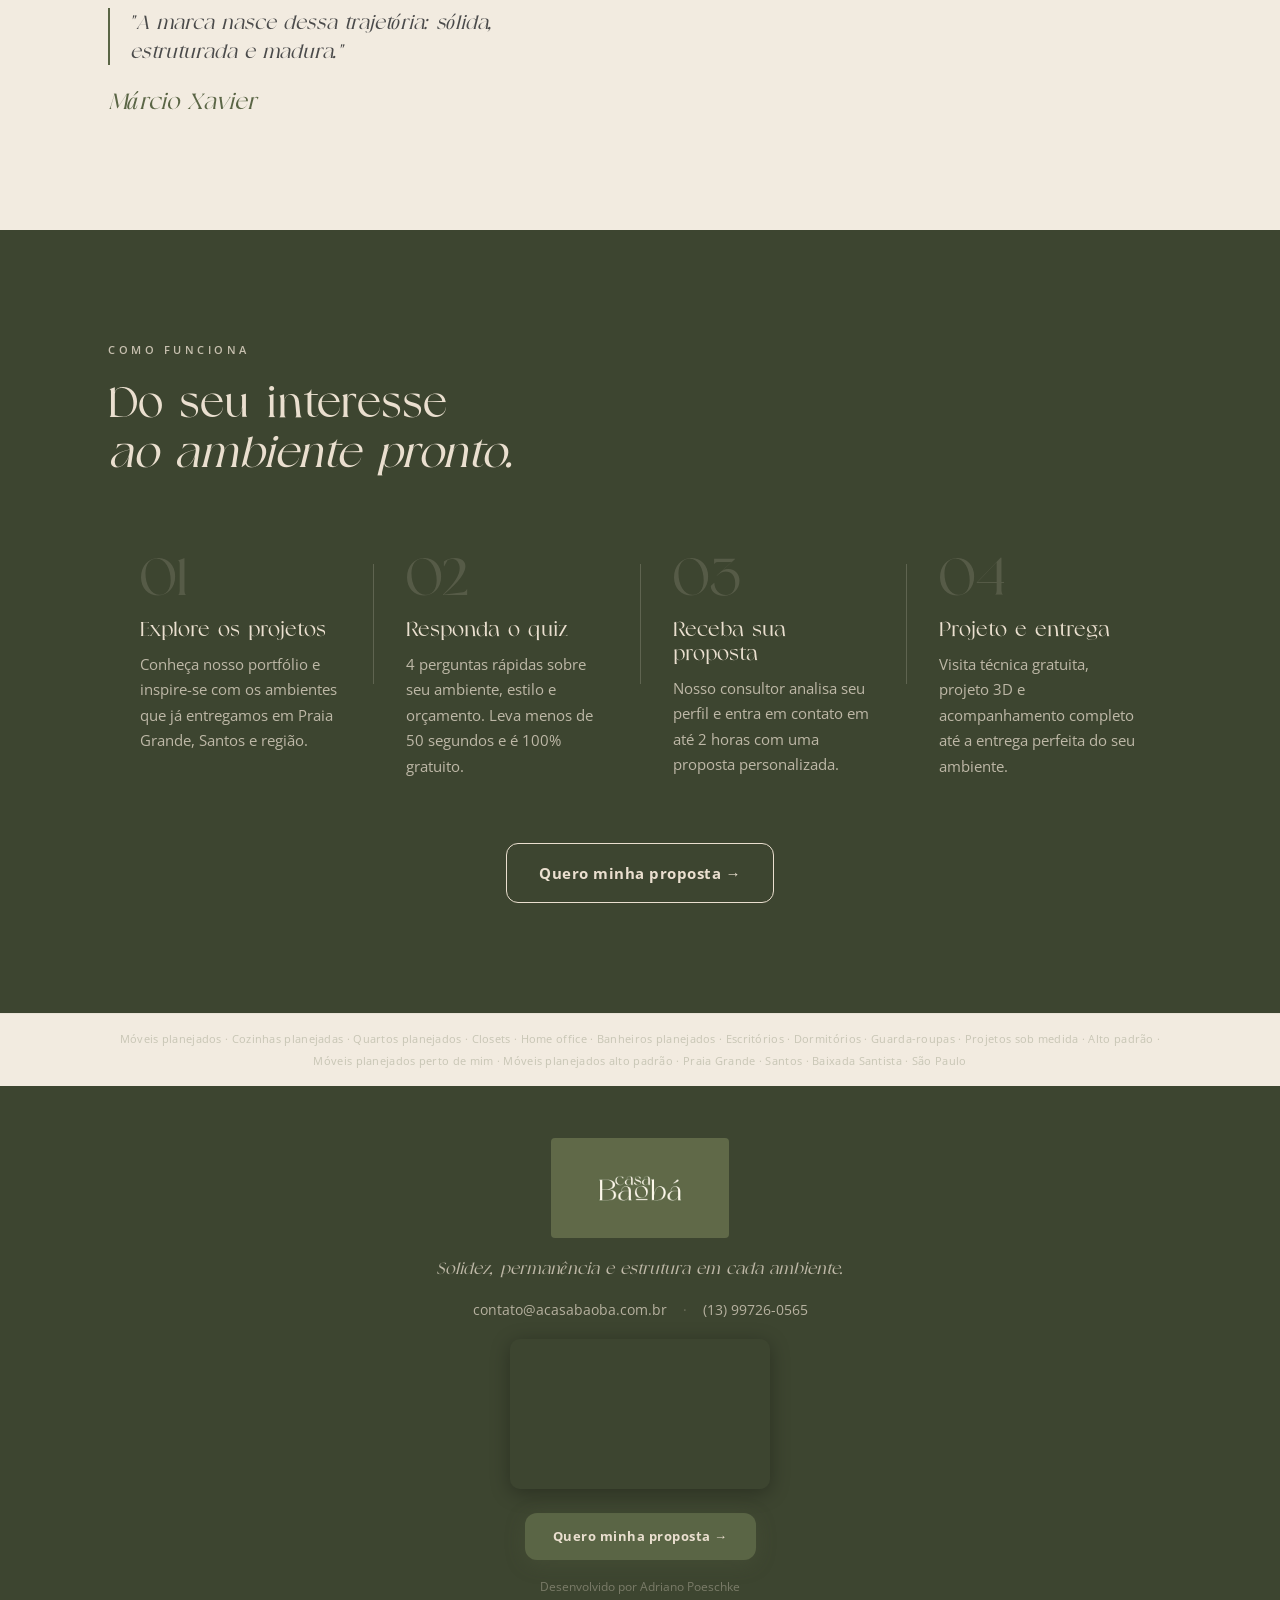
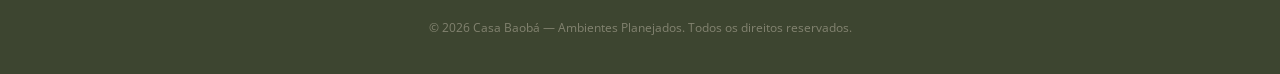
==== commit ac1d85be: "quiz: remove step 3 (localização), renumera steps, atualiza para 4 perguntas - Remove pergunta de ci" ====
--- a/lp.html
+++ b/lp.html
@@ -303,13 +303,13 @@
     <div class="container cta-quiz__inner reveal">
       <span class="label-uppercase section-label--claro">Próximo passo</span>
       <h2>Gostou do que viu?<br><em>Leva menos de 50 segundos.</em></h2>
-      <p>Responda 5 perguntas rápidas e receba uma proposta personalizada para o seu projeto — sem compromisso.</p>
+      <p>Responda 4 perguntas rápidas e receba uma proposta personalizada para o seu projeto — sem compromisso.</p>
       <a href="/quiz" class="btn-cta btn-cta--hero">
         <svg width="20" height="20" viewBox="0 0 24 24" fill="none" stroke="currentColor" stroke-width="2"><path d="M9 11l3 3L22 4"/><path d="M21 12v7a2 2 0 0 1-2 2H5a2 2 0 0 1-2-2V5a2 2 0 0 1 2-2h11"/></svg>
         Quero minha proposta
       </a>
       <ul class="cta-quiz__lista">
-        <li>✓ 5 perguntas · menos de 50 segundos</li>
+        <li>✓ 4 perguntas · menos de 50 segundos</li>
         <li>✓ Proposta personalizada para o seu espaço</li>
         <li>✓ Atendemos toda a Baixada Santista</li>
       </ul>
@@ -406,7 +406,7 @@
         <div class="processo-step reveal">
           <div class="processo-step__num">02</div>
           <h3>Responda o quiz</h3>
-          <p>5 perguntas rápidas sobre seu ambiente, estilo e orçamento. Leva menos de 50 segundos e é 100% gratuito.</p>
+          <p>4 perguntas rápidas sobre seu ambiente, estilo e orçamento. Leva menos de 50 segundos e é 100% gratuito.</p>
         </div>
 
         <div class="processo-step__divisor"></div>
@@ -471,7 +471,7 @@
 
   <!-- LIGHTBOX -->
   <div class="lightbox" id="lightbox" role="dialog" aria-modal="true" aria-label="Imagem ampliada">
-    <button class="lightbox__close" id="lightbox-close" aria-label="Fechar">
+    <button type="button" class="lightbox__close" id="lightbox-close" aria-label="Fechar">
       <svg width="22" height="22" viewBox="0 0 24 24" fill="none" stroke="currentColor" stroke-width="2"><line x1="18" y1="6" x2="6" y2="18"/><line x1="6" y1="6" x2="18" y2="18"/></svg>
     </button>
     <img class="lightbox__img" id="lightbox-img" src="" alt="" />
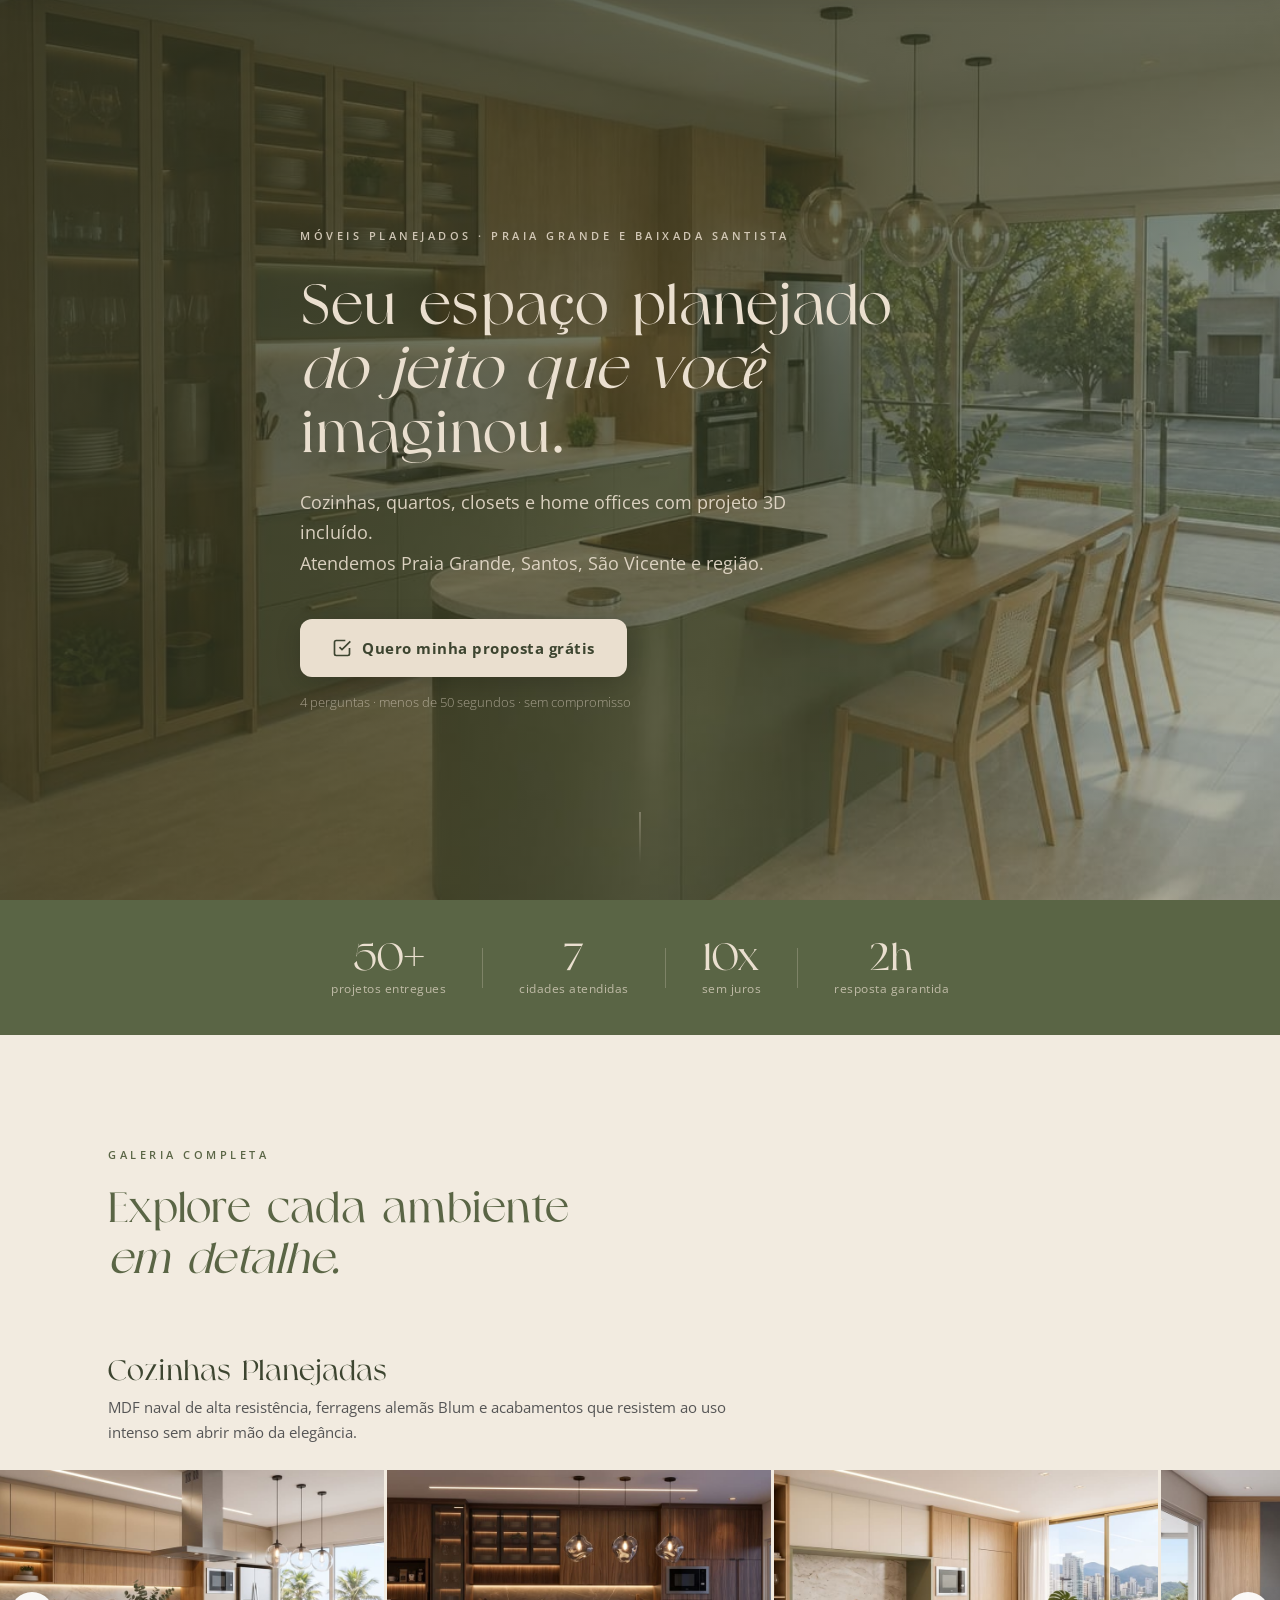
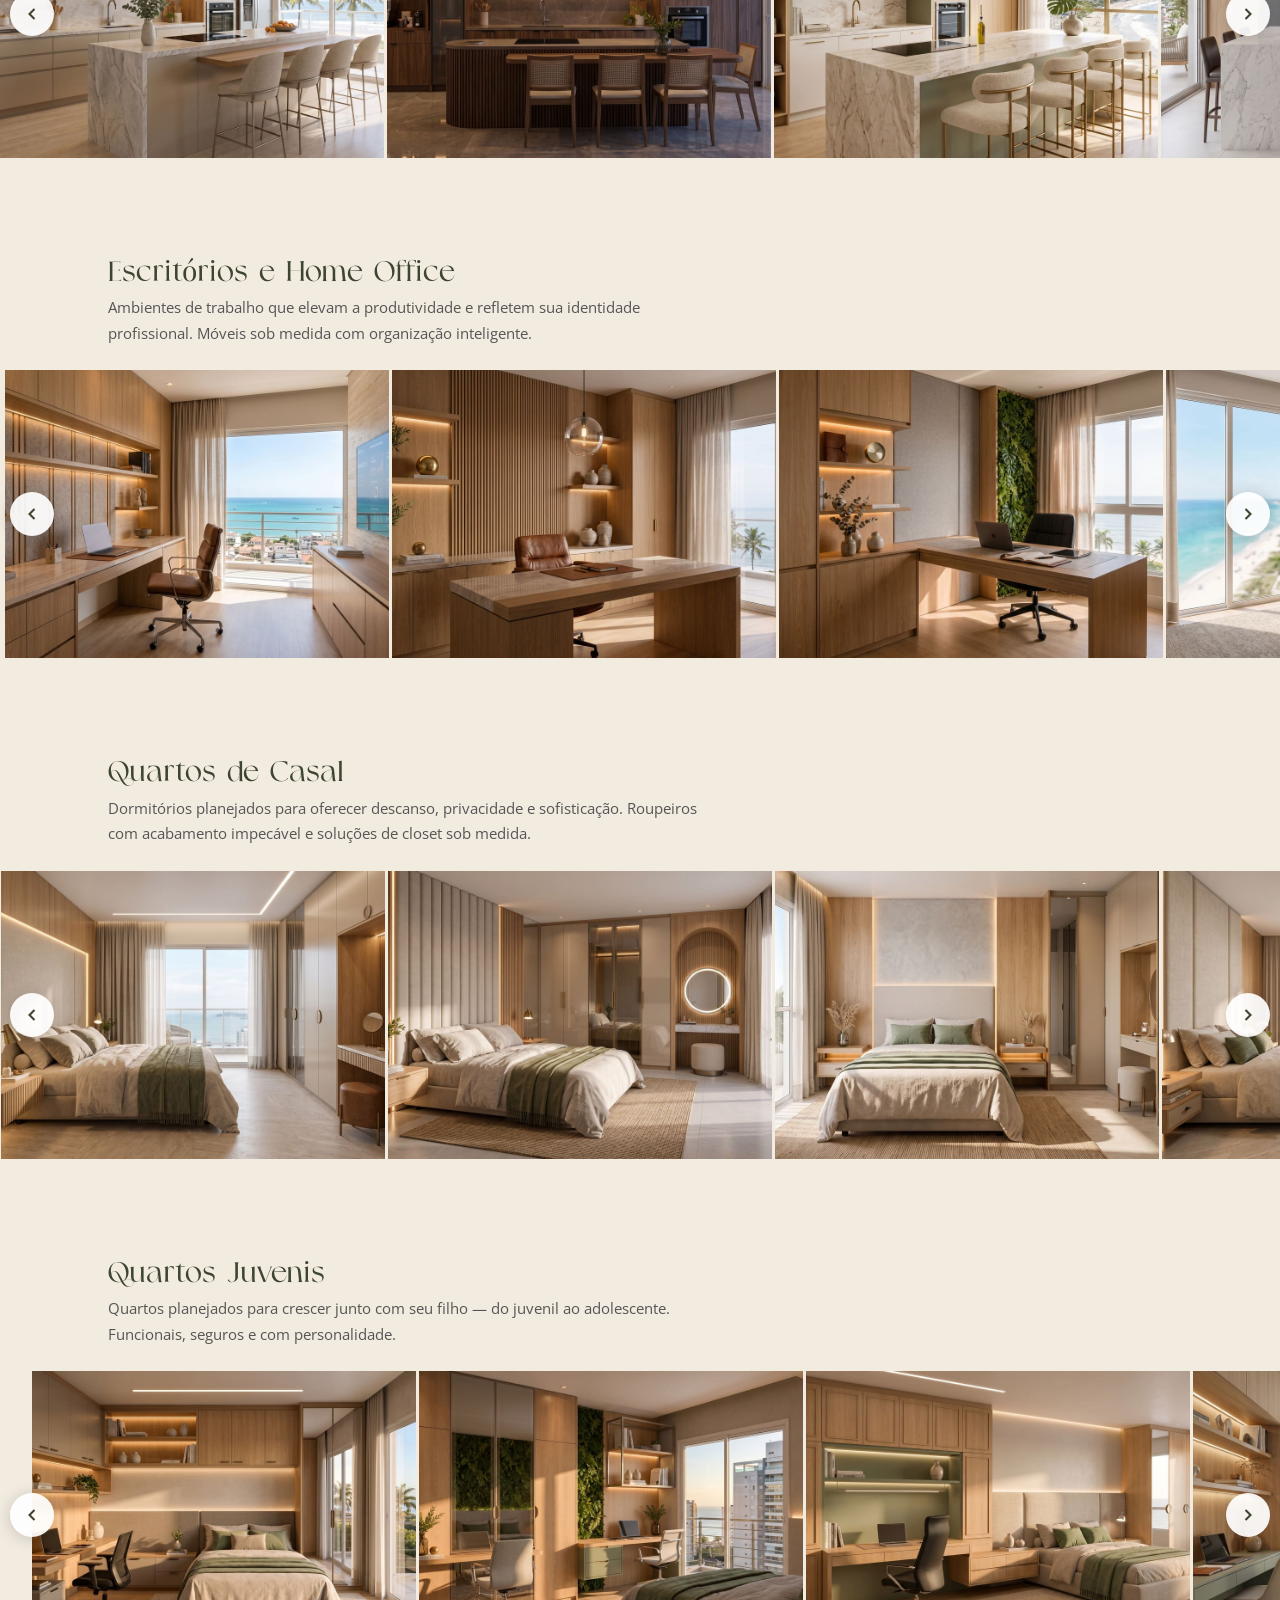
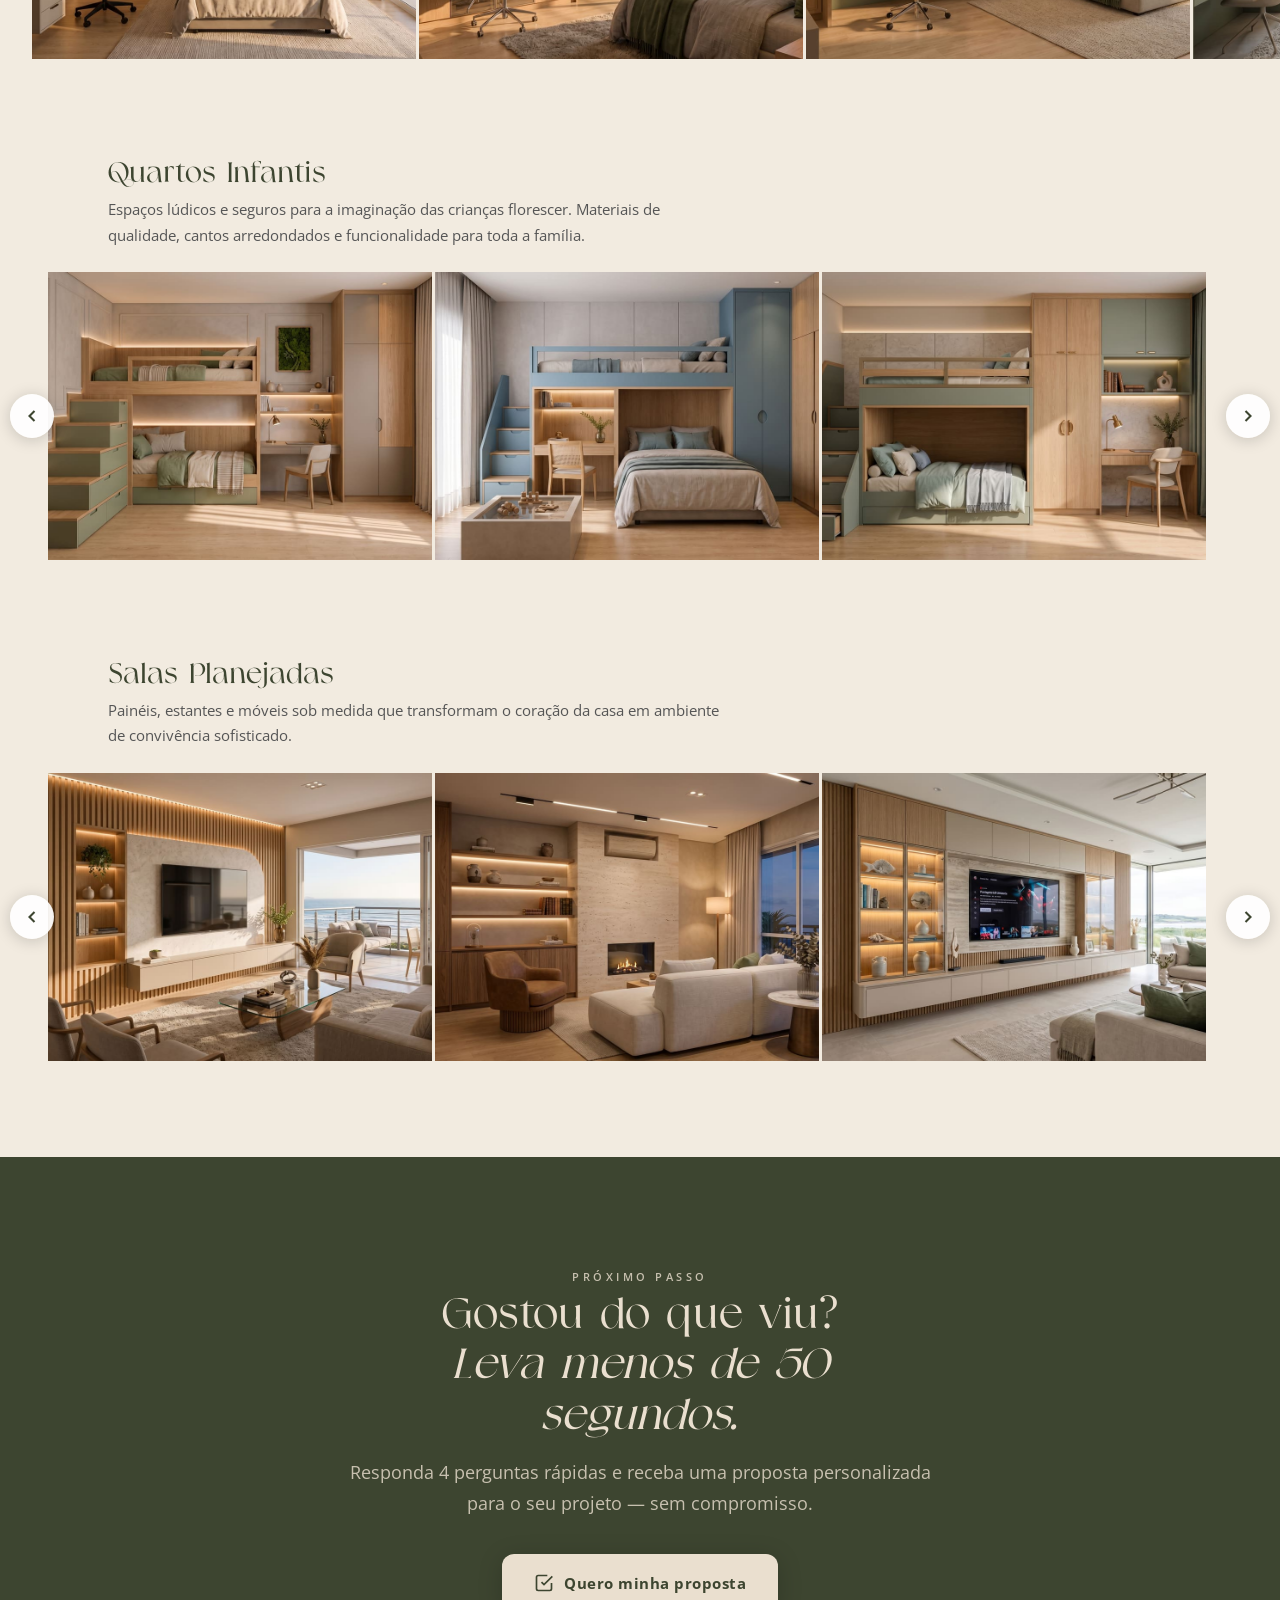
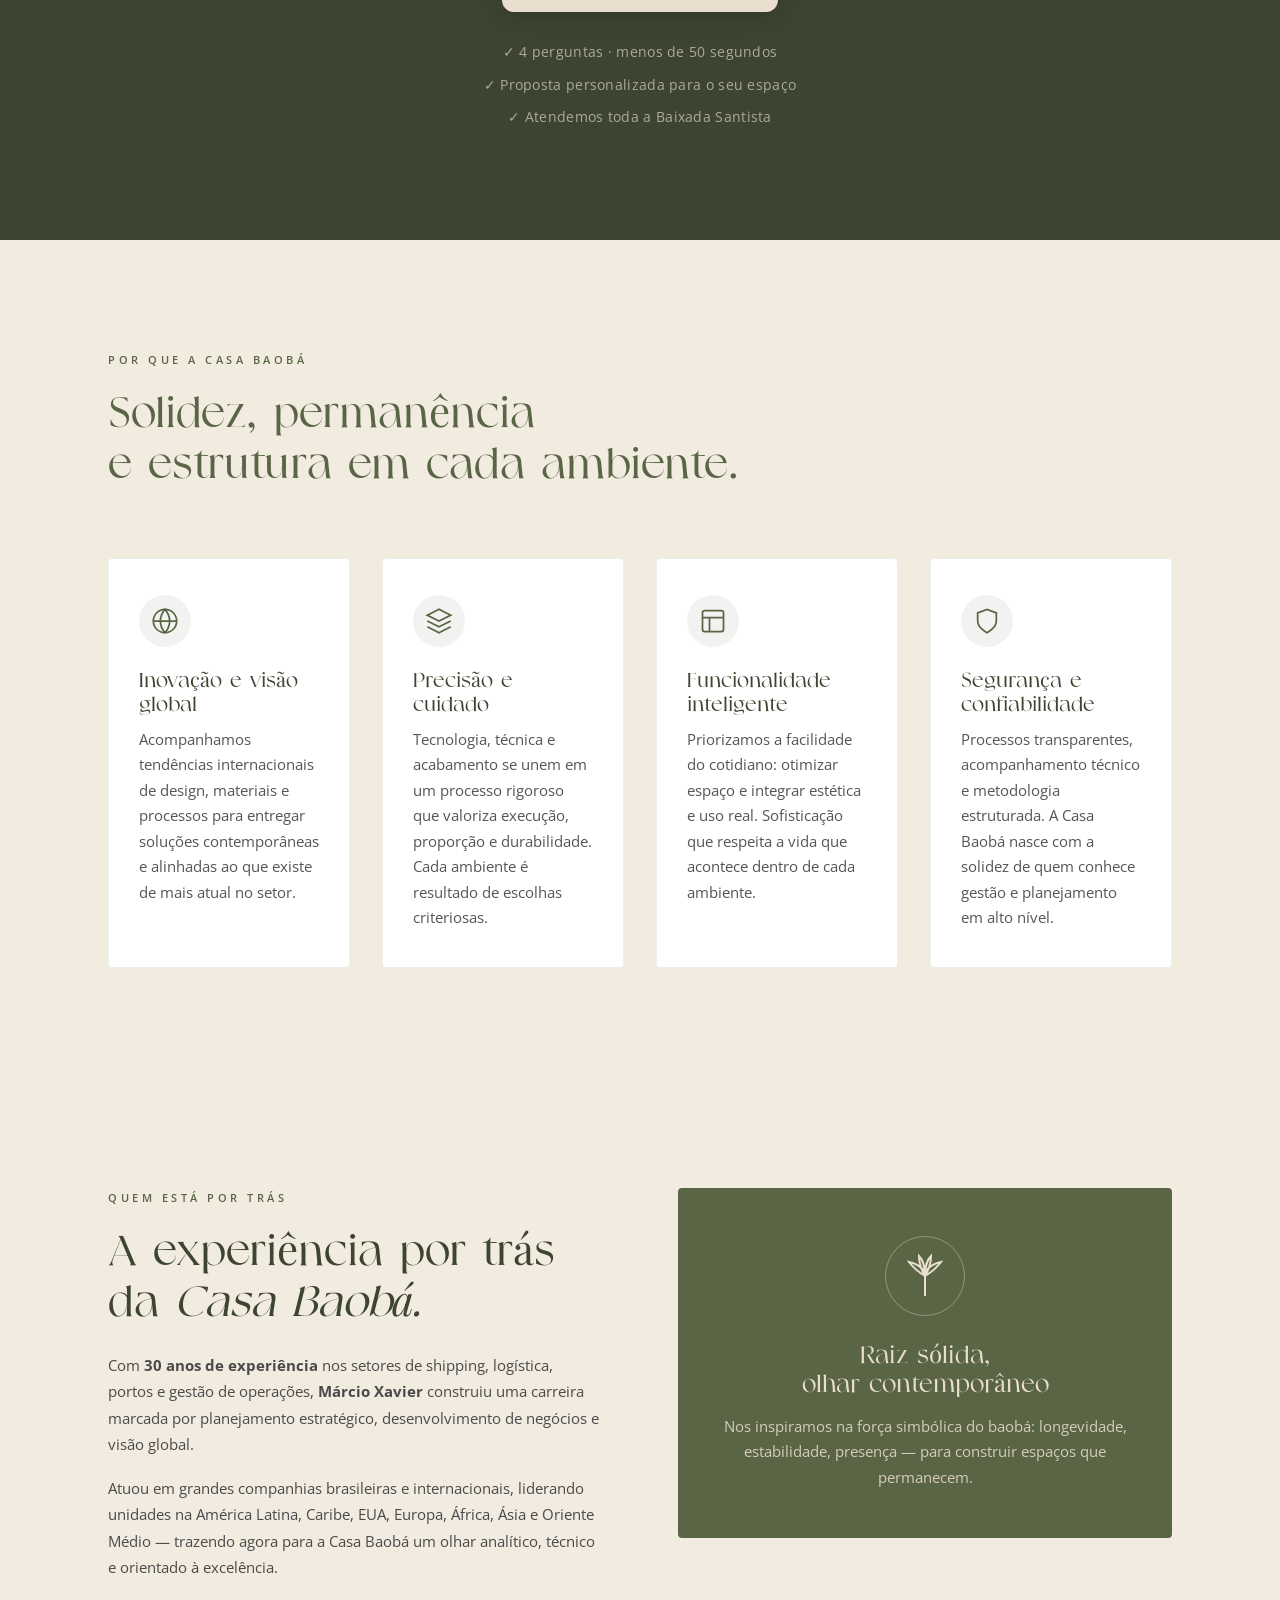
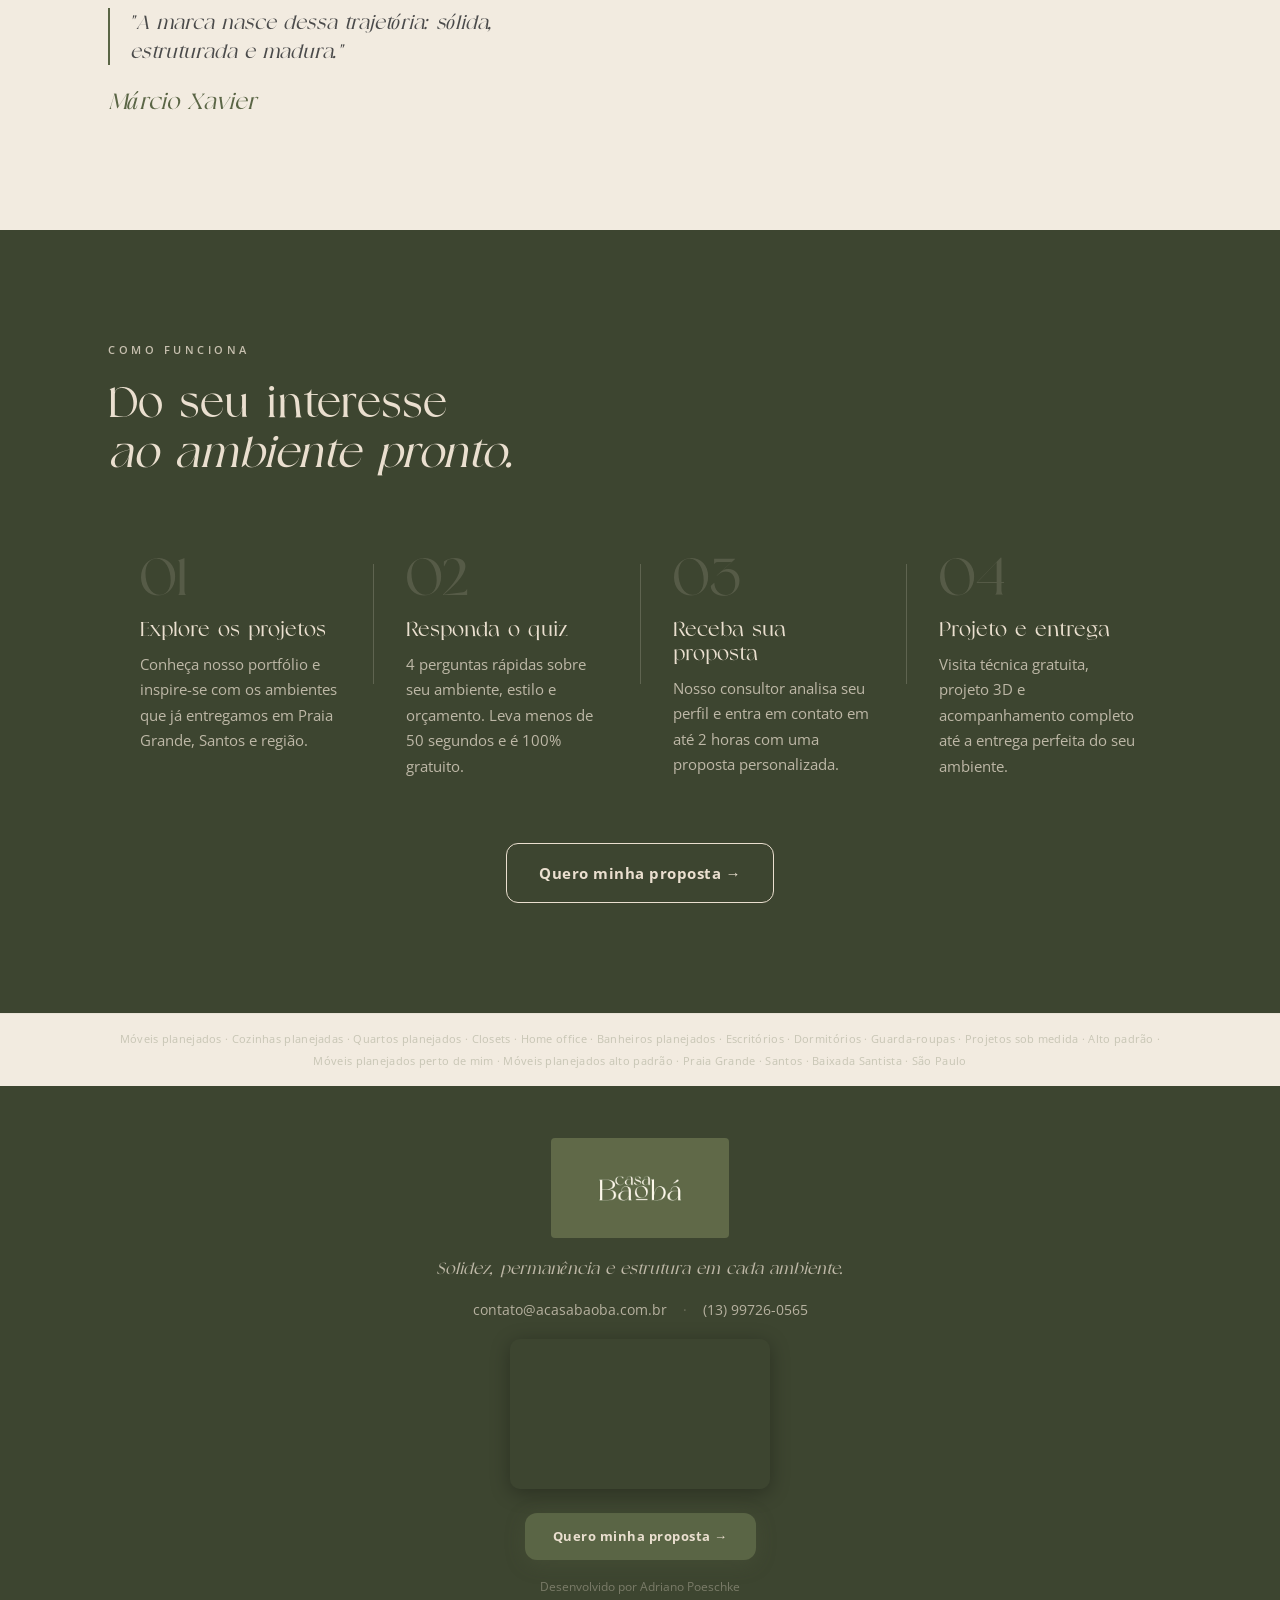
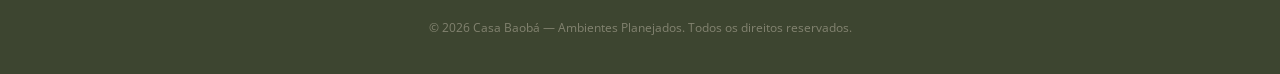
==== commit 2fe40f2f: "lp.html: hero copy direto ao ponto — confirma serviço, cidade e lista ambientes" ====
--- a/lp.html
+++ b/lp.html
@@ -100,14 +100,14 @@
     <div class="hero__overlay"></div>
     <div class="hero__bg-image"></div>
     <div class="hero__content">
-      <span class="label-uppercase hero__label">Ambientes Planejados · Baixada Santista</span>
-      <h1 class="hero__title">Ambientes que transformam.<br><em>Projetos que ficam</em> na memória.</h1>
-      <p class="hero__sub">Design contemporâneo. Técnica apurada. Sobriedade estética.<br>Veja nossos projetos e descubra o ambiente ideal para você.</p>
+      <span class="label-uppercase hero__label">Móveis Planejados · Praia Grande e Baixada Santista</span>
+      <h1 class="hero__title">Seu espaço planejado<br><em>do jeito que você</em> imaginou.</h1>
+      <p class="hero__sub">Cozinhas, quartos, closets e home offices com projeto 3D incluído.<br>Atendemos Praia Grande, Santos, São Vicente e região.</p>
       <a href="/quiz" class="btn-cta btn-cta--hero">
         <svg width="20" height="20" viewBox="0 0 24 24" fill="none" stroke="currentColor" stroke-width="2"><path d="M9 11l3 3L22 4"/><path d="M21 12v7a2 2 0 0 1-2 2H5a2 2 0 0 1-2-2V5a2 2 0 0 1 2-2h11"/></svg>
-        Quero meu ambiente planejado
+        Quero minha proposta grátis
       </a>
-      <p class="hero__micro">Proposta em até 2h · Sem compromisso</p>
+      <p class="hero__micro">4 perguntas · menos de 50 segundos · sem compromisso</p>
     </div>
     <div class="hero__scroll-hint"><span></span></div>
   </section>
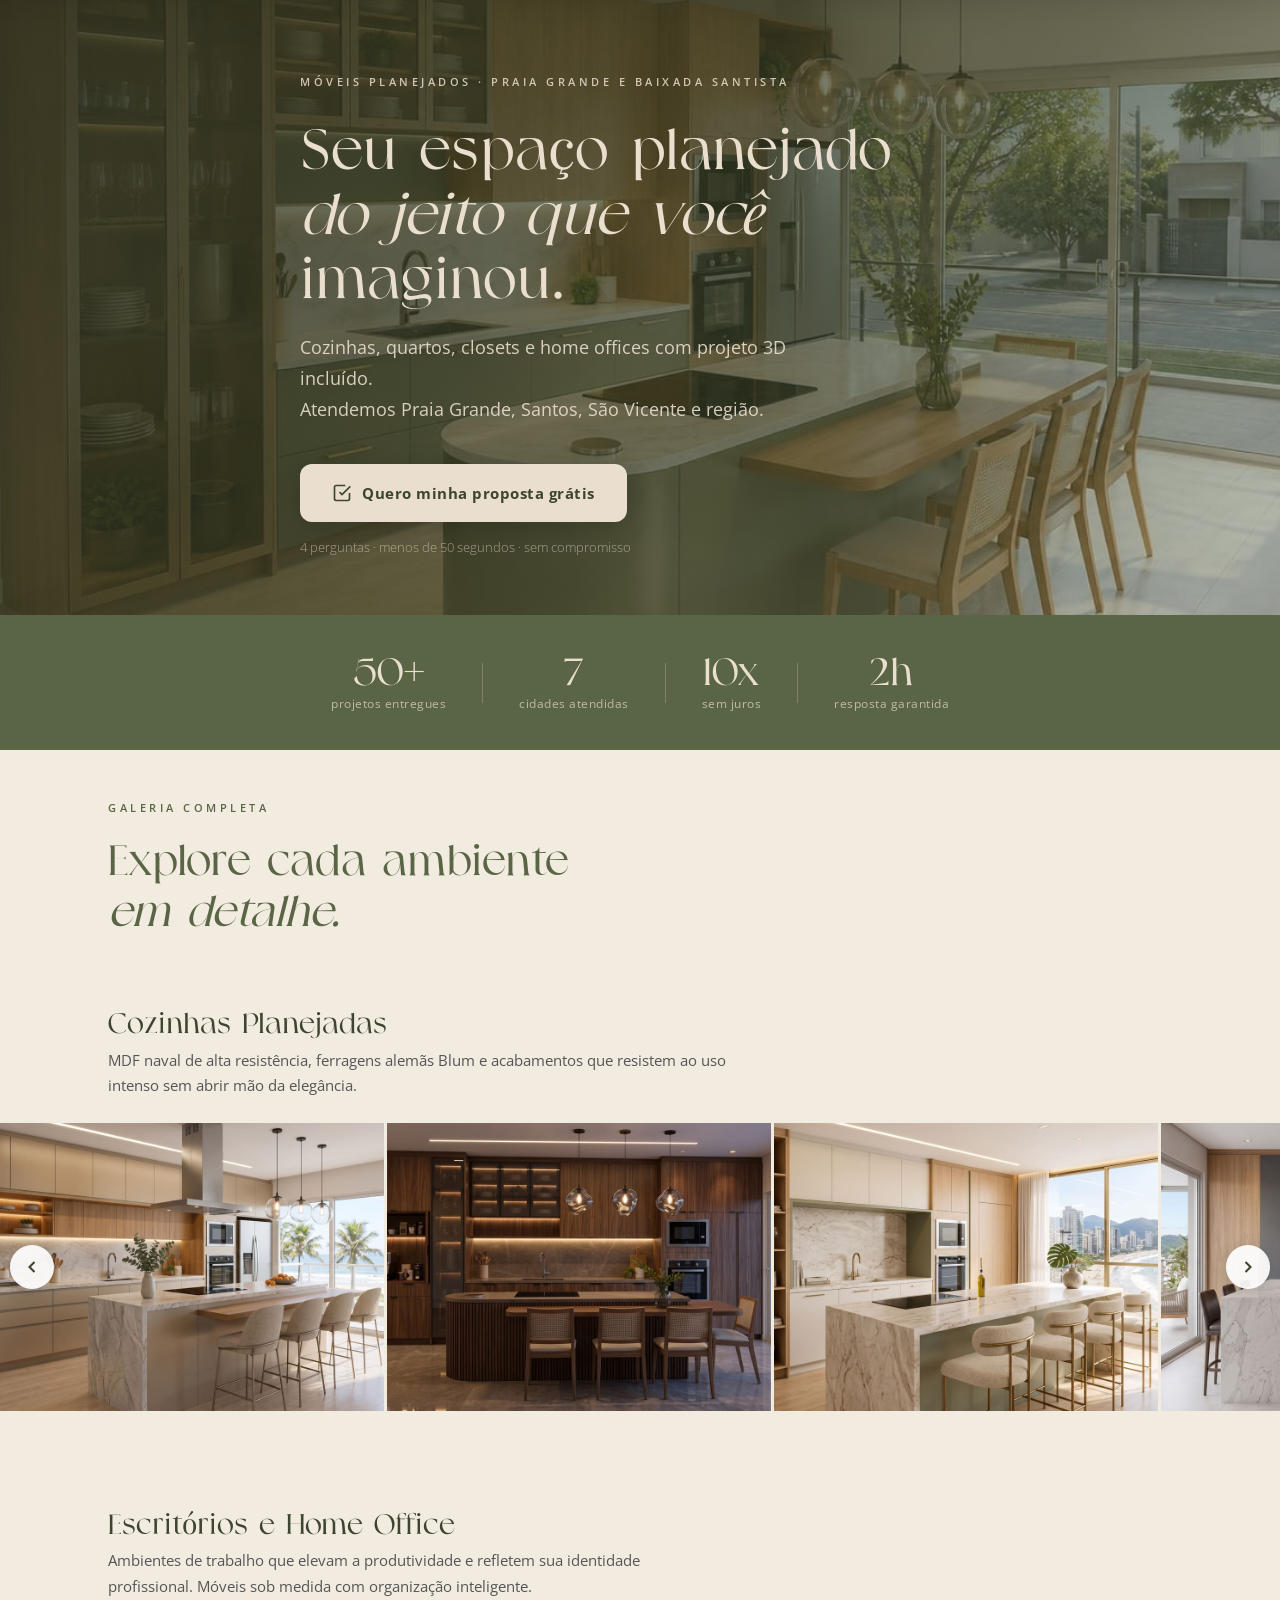
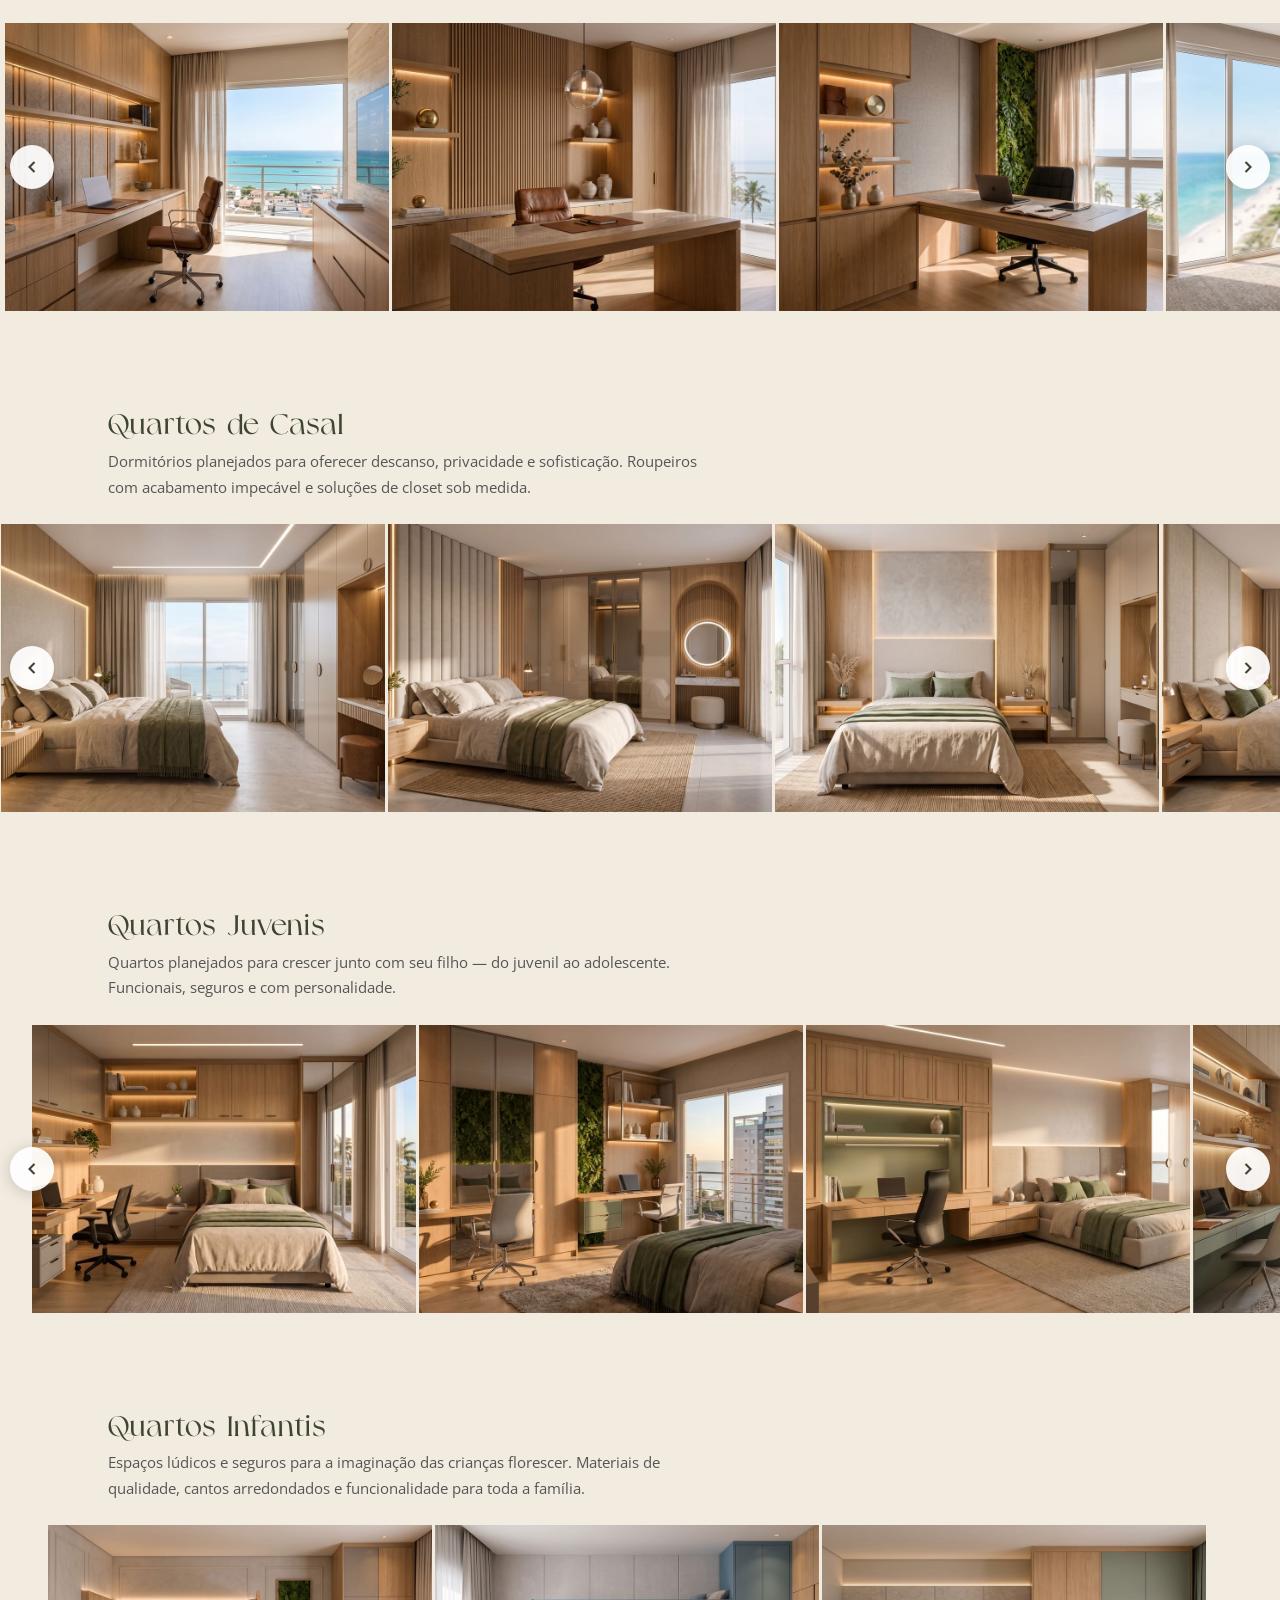
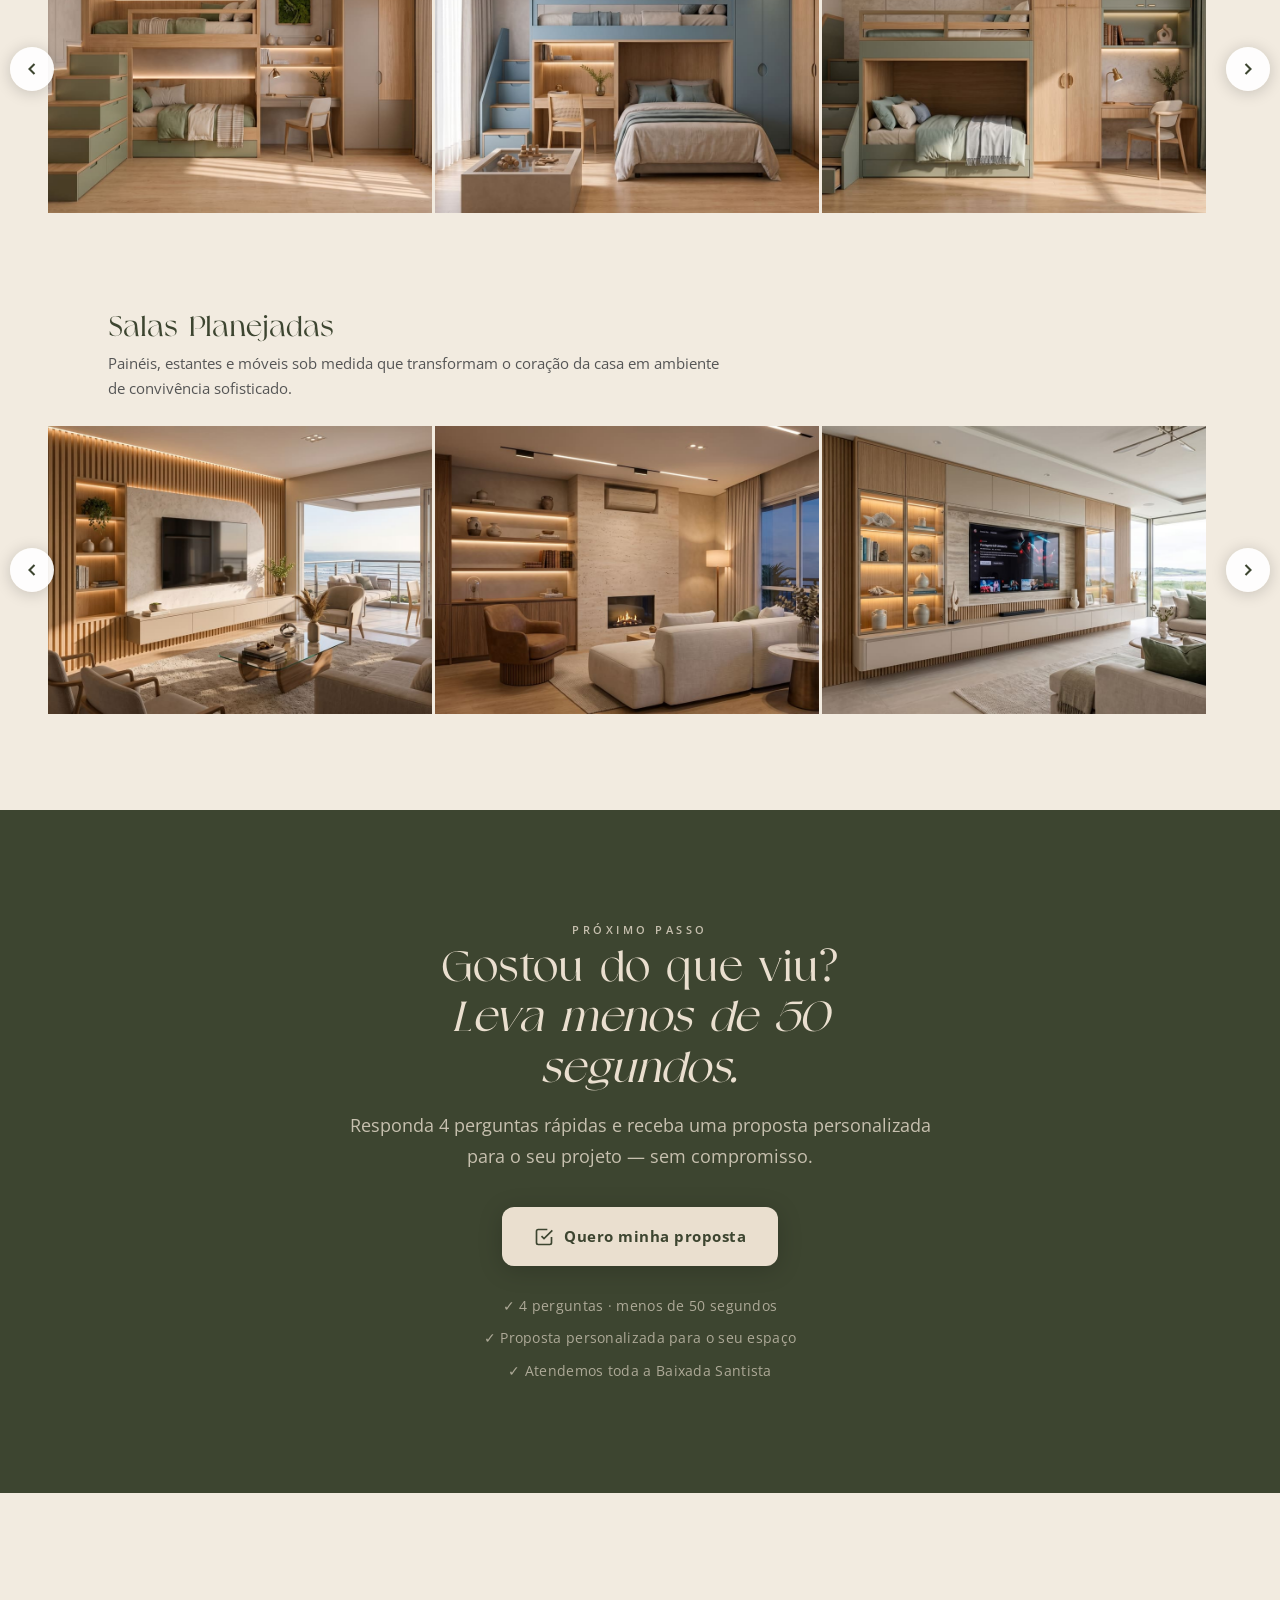
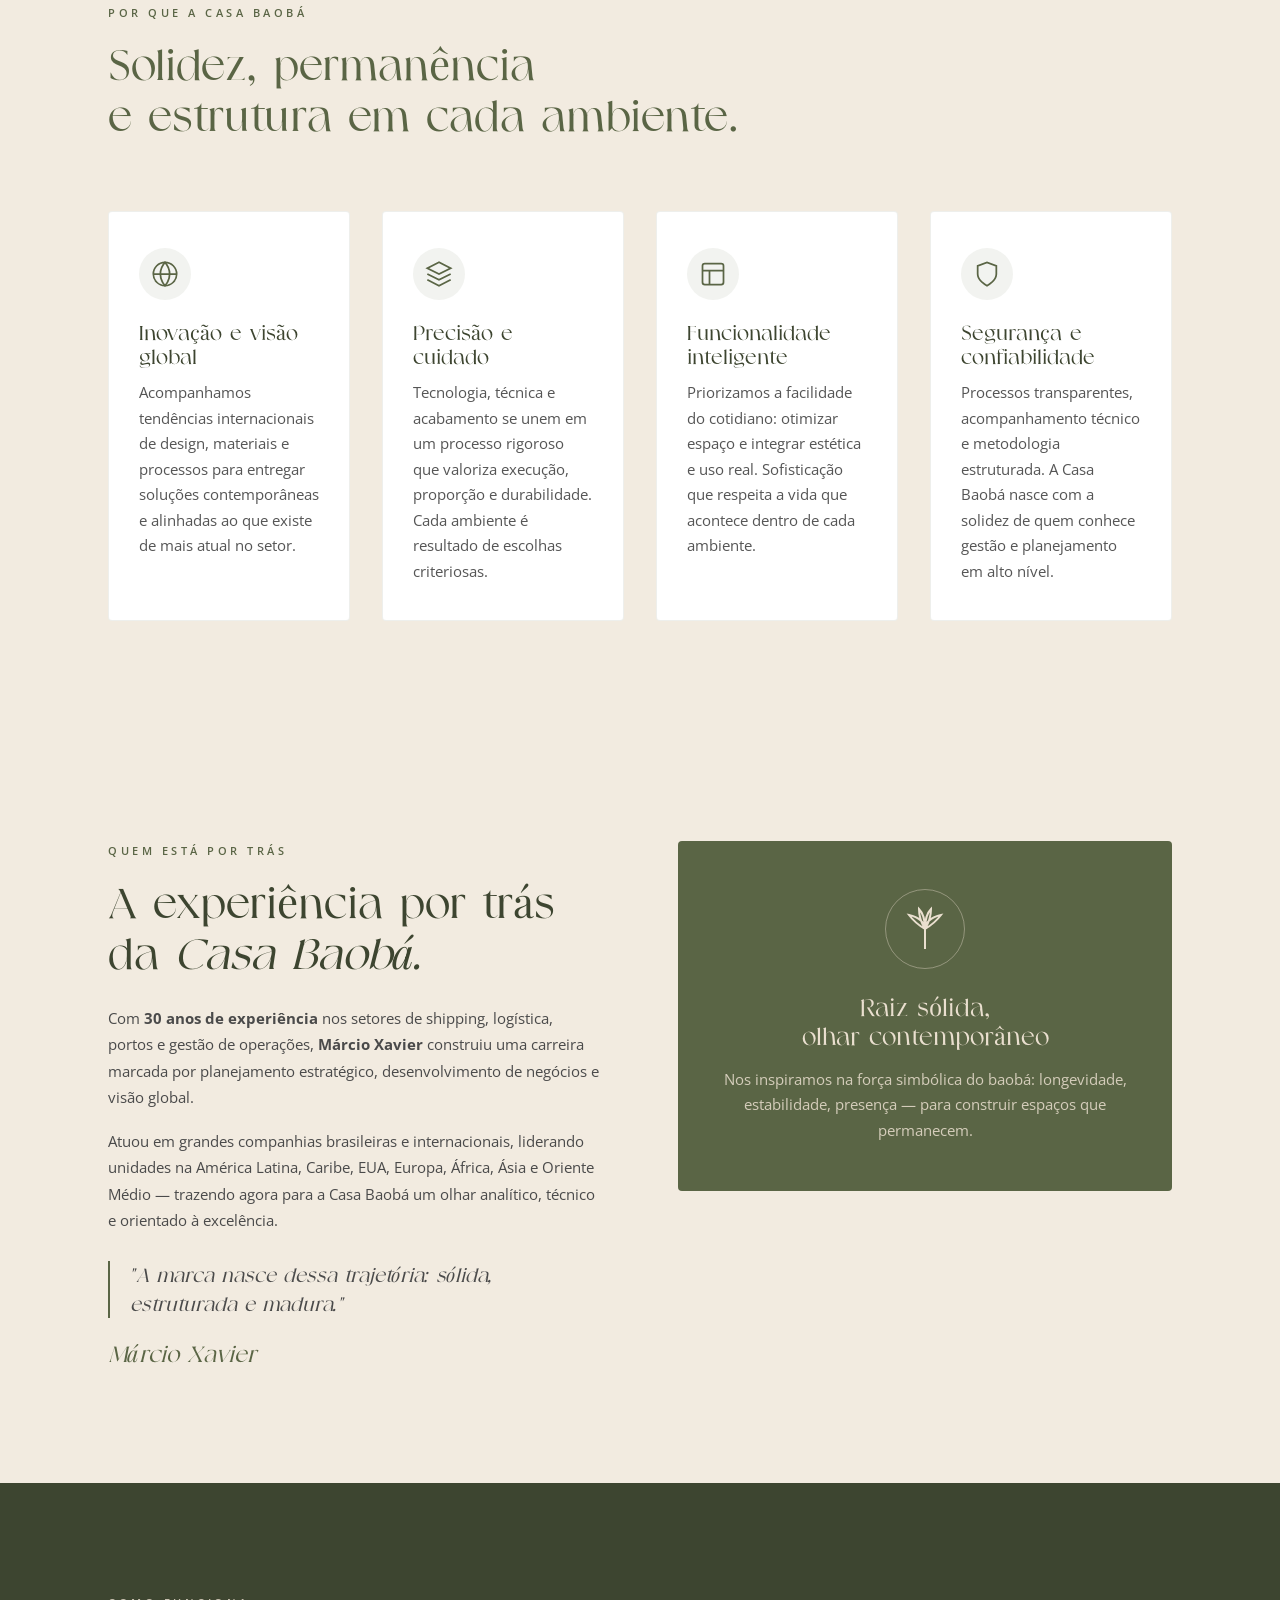
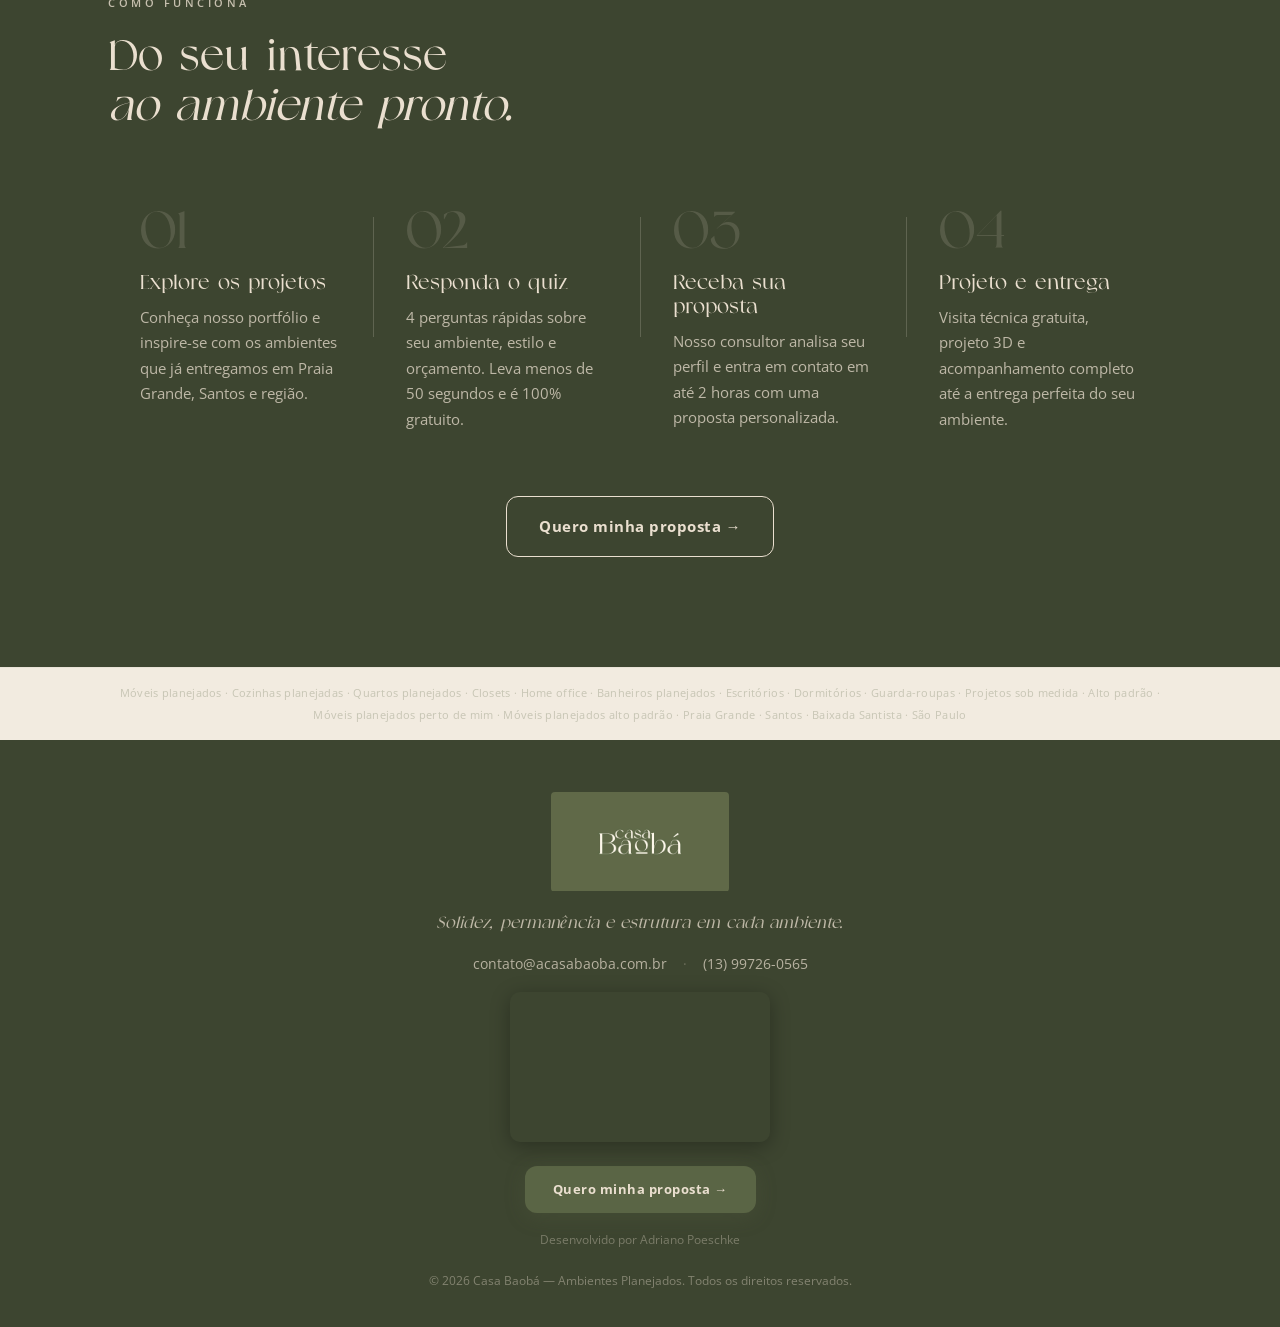
==== commit 52e3e077: "lp.html: hero 55svh + galeria sobe — projetos visíveis sem rolar" ====
--- a/lp.html
+++ b/lp.html
@@ -109,7 +109,6 @@
       </a>
       <p class="hero__micro">4 perguntas · menos de 50 segundos · sem compromisso</p>
     </div>
-    <div class="hero__scroll-hint"><span></span></div>
   </section>
 
   <!-- ═══════════════════════════════════════════
--- a/style.css
+++ b/style.css
@@ -188,7 +188,7 @@
 ═══════════════════════════════════════════ */
 .hero {
   position: relative;
-  min-height: 100svh;
+  min-height: 55svh;
   display: flex;
   align-items: center;
   overflow: hidden;
@@ -224,7 +224,7 @@
   z-index: 2;
   max-width: var(--container-max);
   margin: 0 auto;
-  padding: clamp(80px, 12vw, 140px) clamp(20px, 5vw, 48px) clamp(60px, 8vw, 100px);
+  padding: clamp(40px, 6vw, 72px) clamp(20px, 5vw, 48px) clamp(32px, 5vw, 56px);
   animation: heroFadeIn 1.1s ease forwards;
 }
 
@@ -458,8 +458,7 @@
 ═══════════════════════════════════════════ */
 .projetos {
   background: var(--creme-suave);
-  padding: var(--section-padding);
-  padding-bottom: 0;
+  padding: clamp(32px, 4vw, 48px) 0 0;
 }
 
 .projetos__intro {
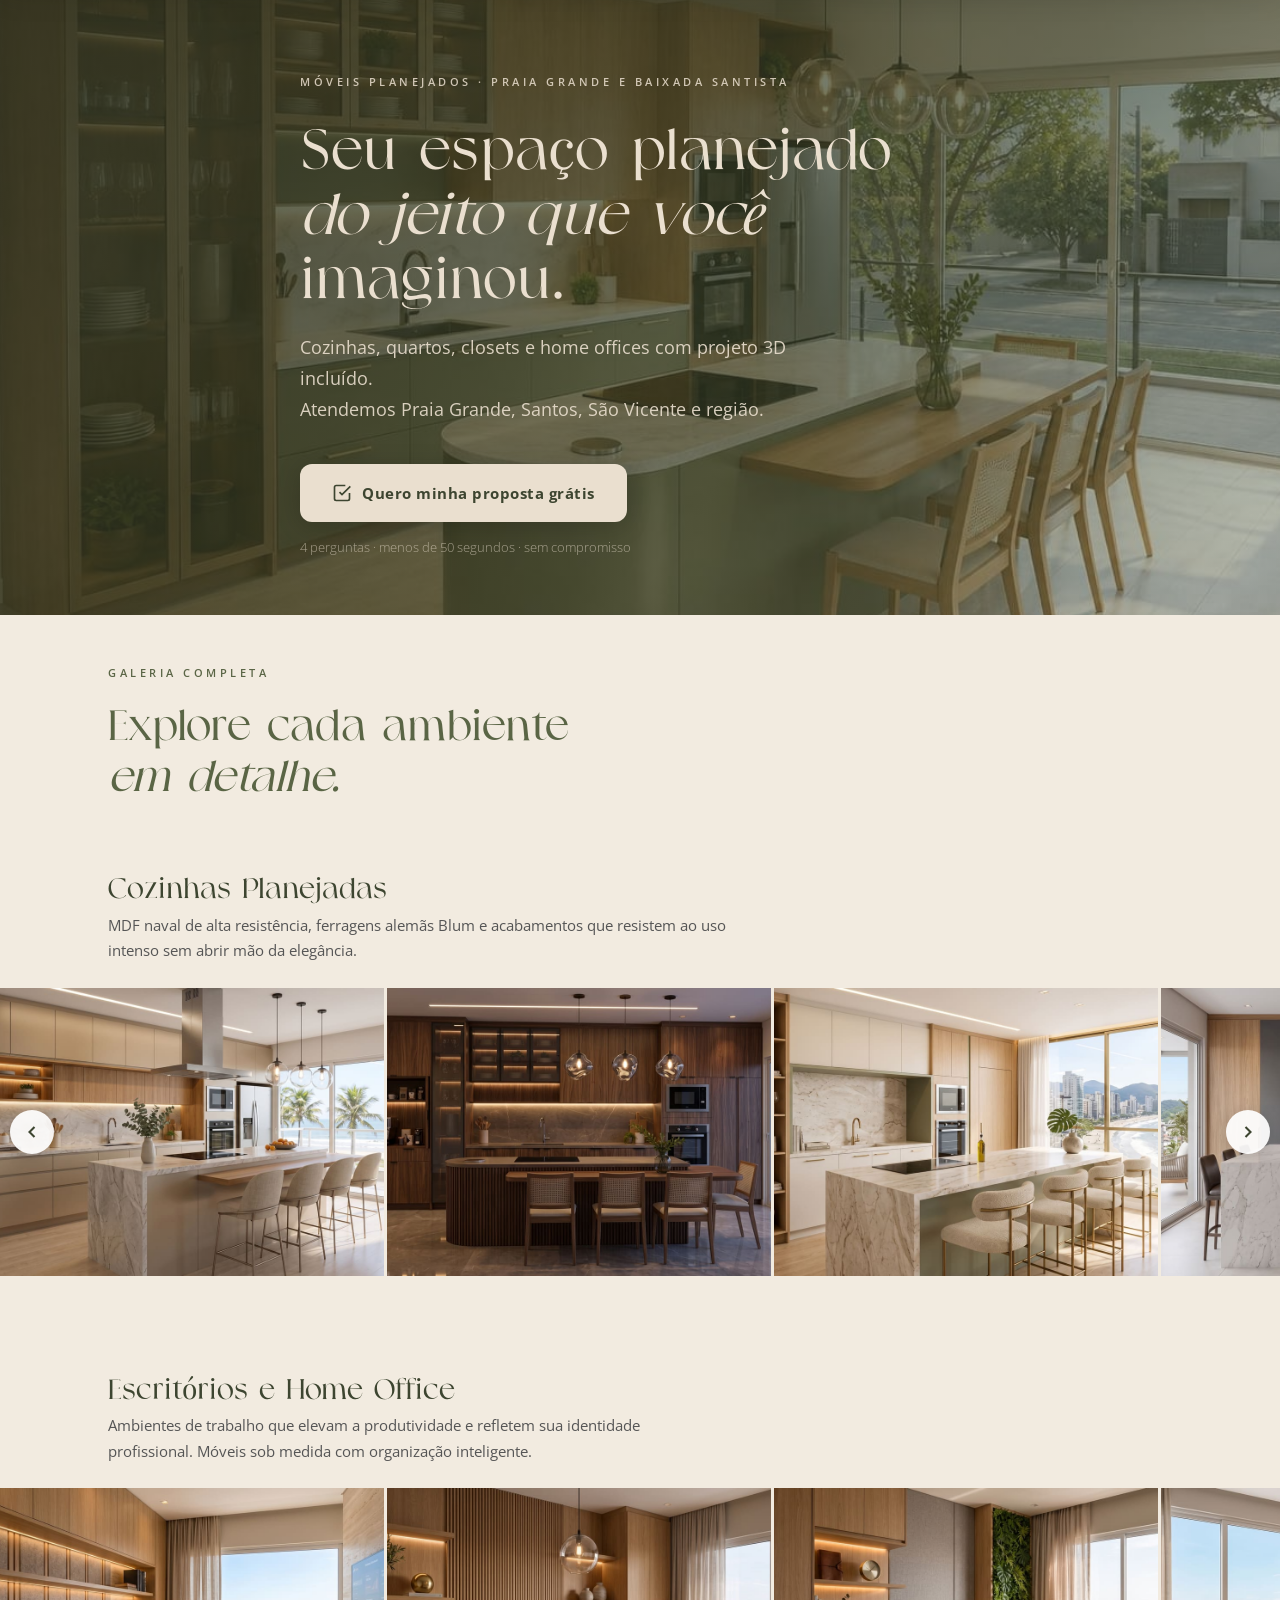
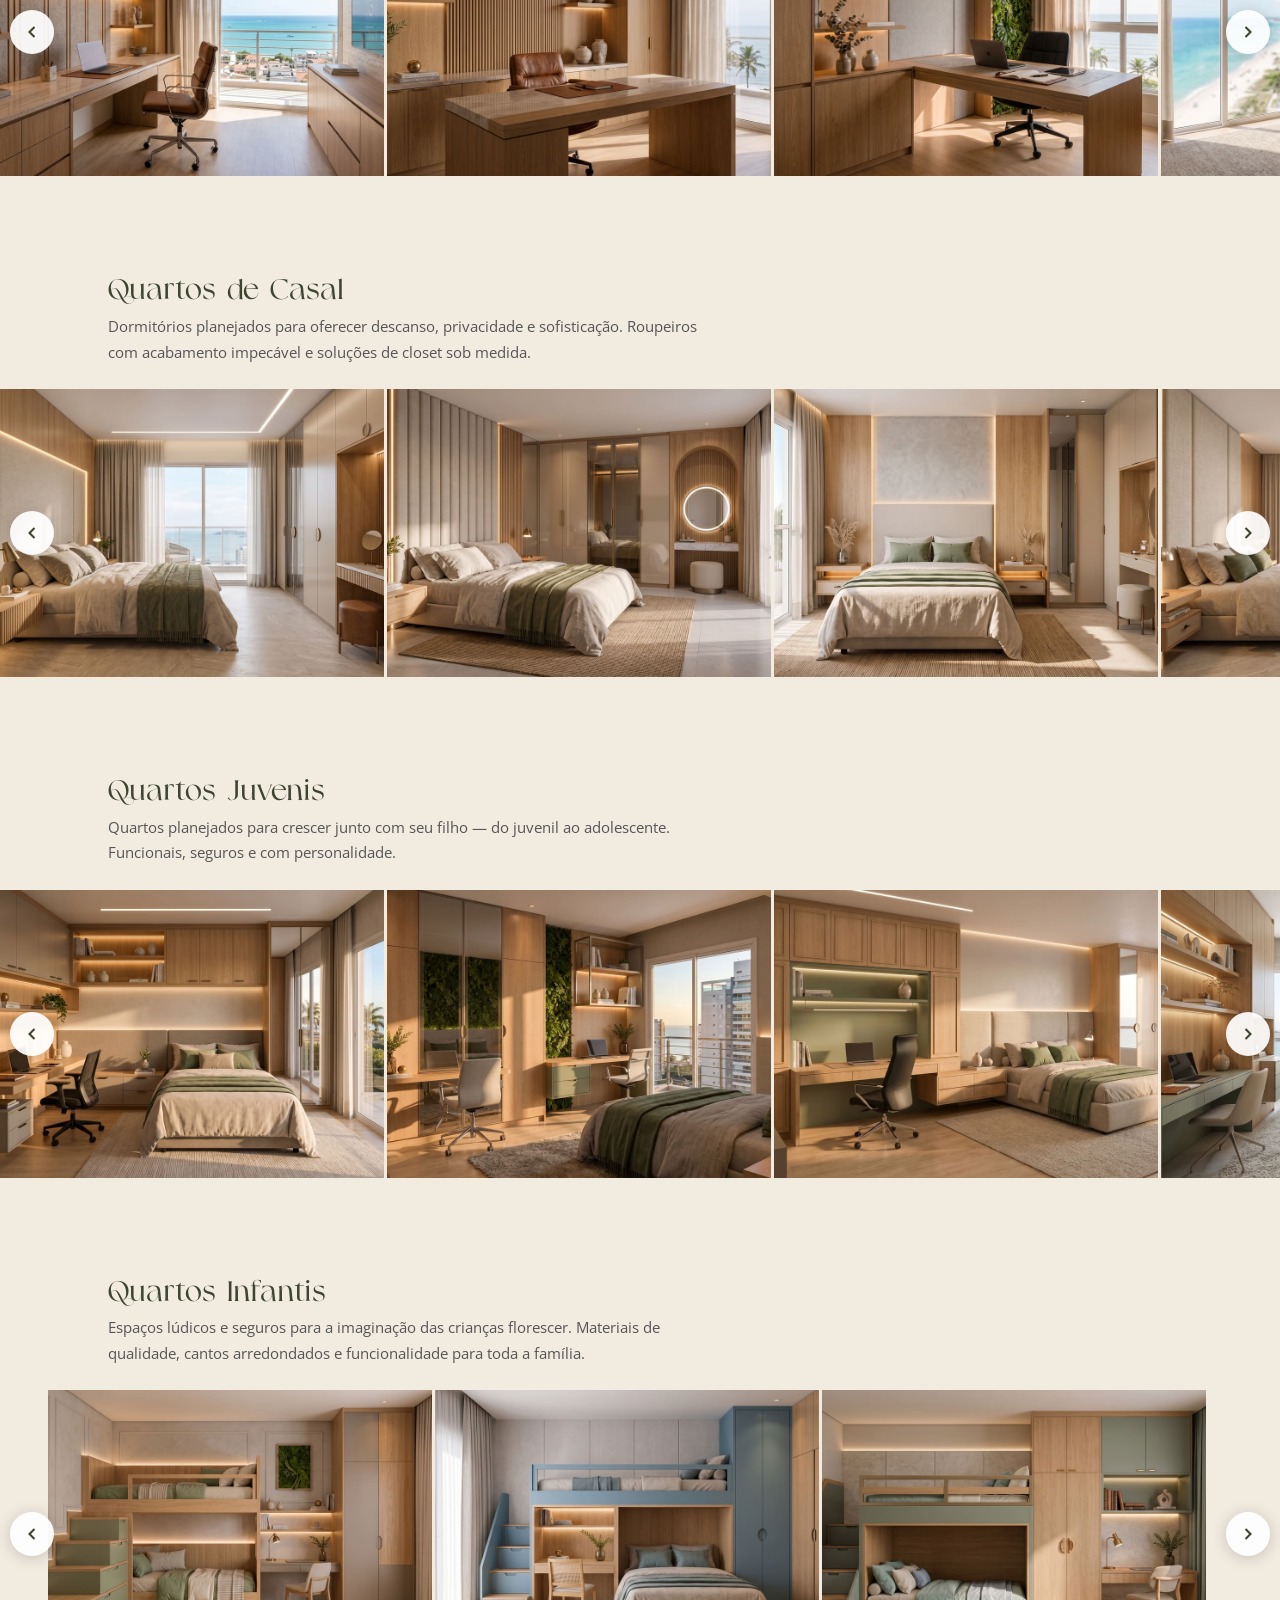
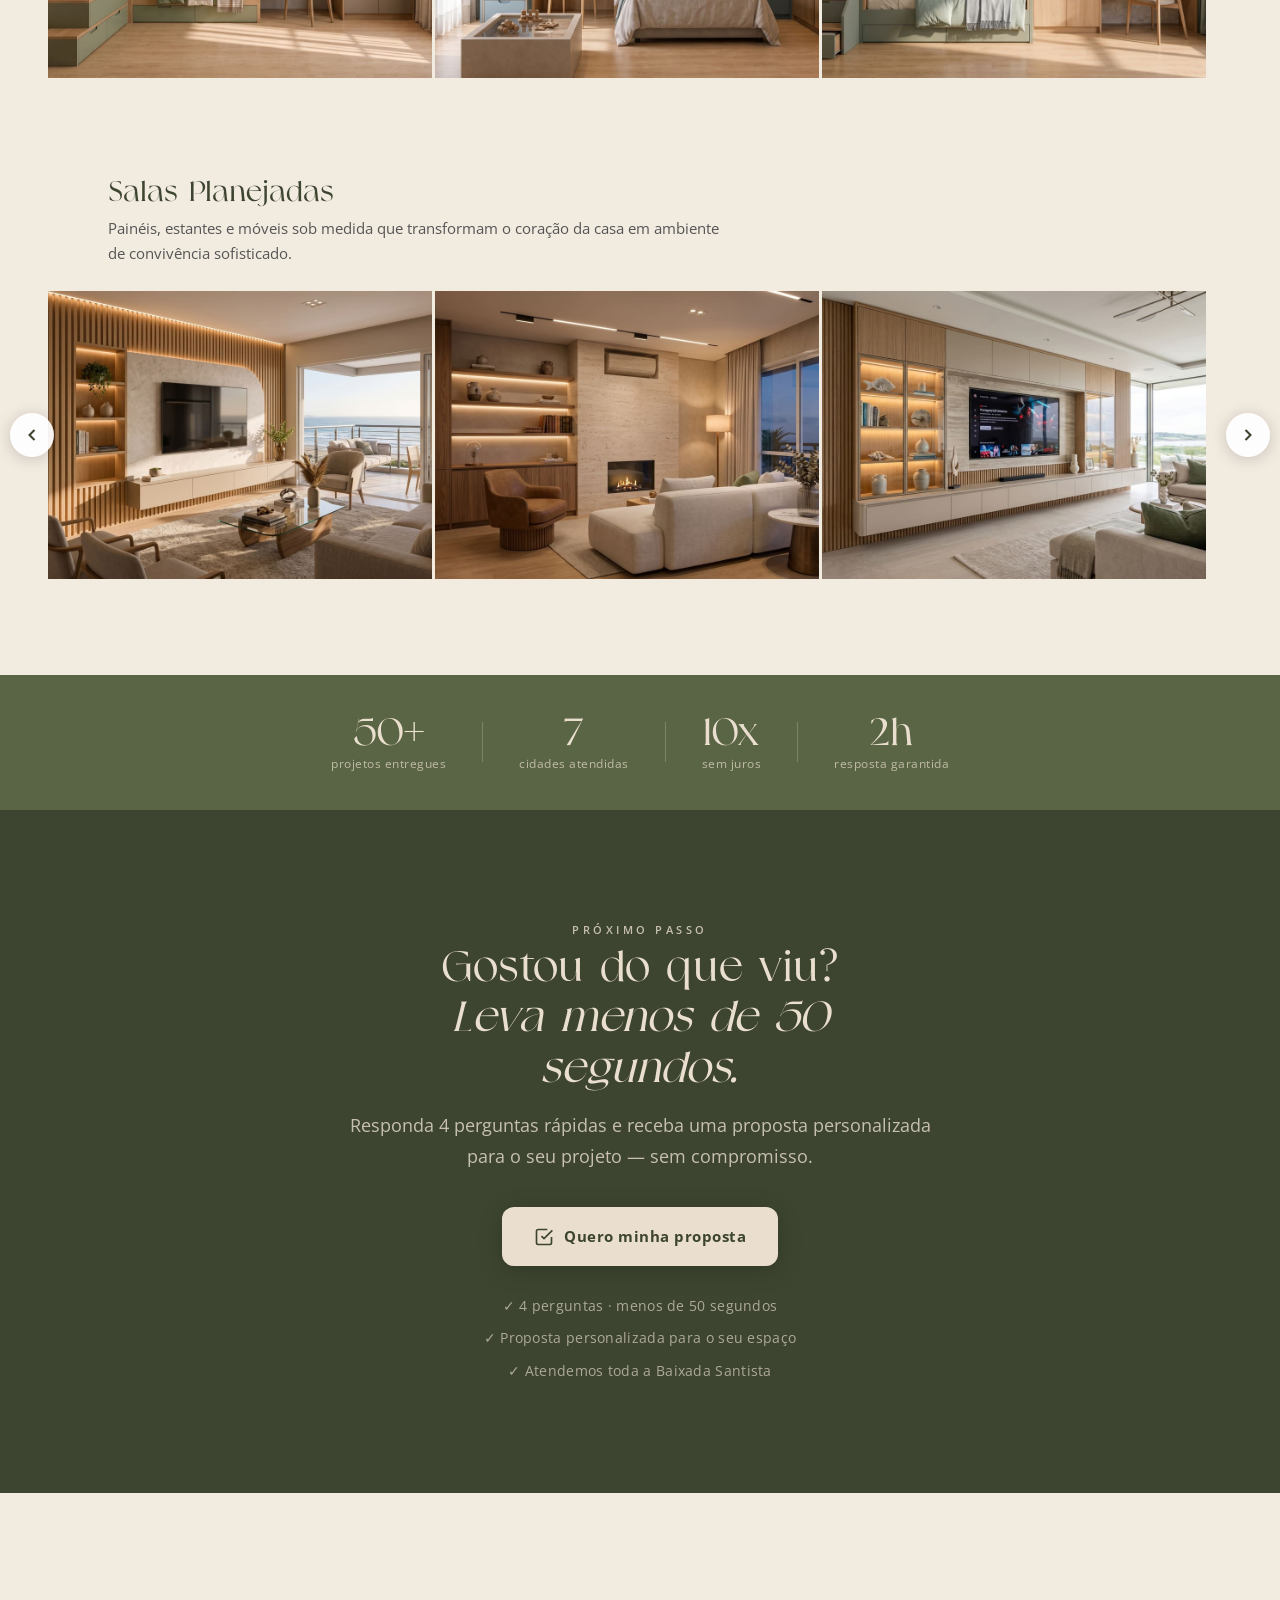
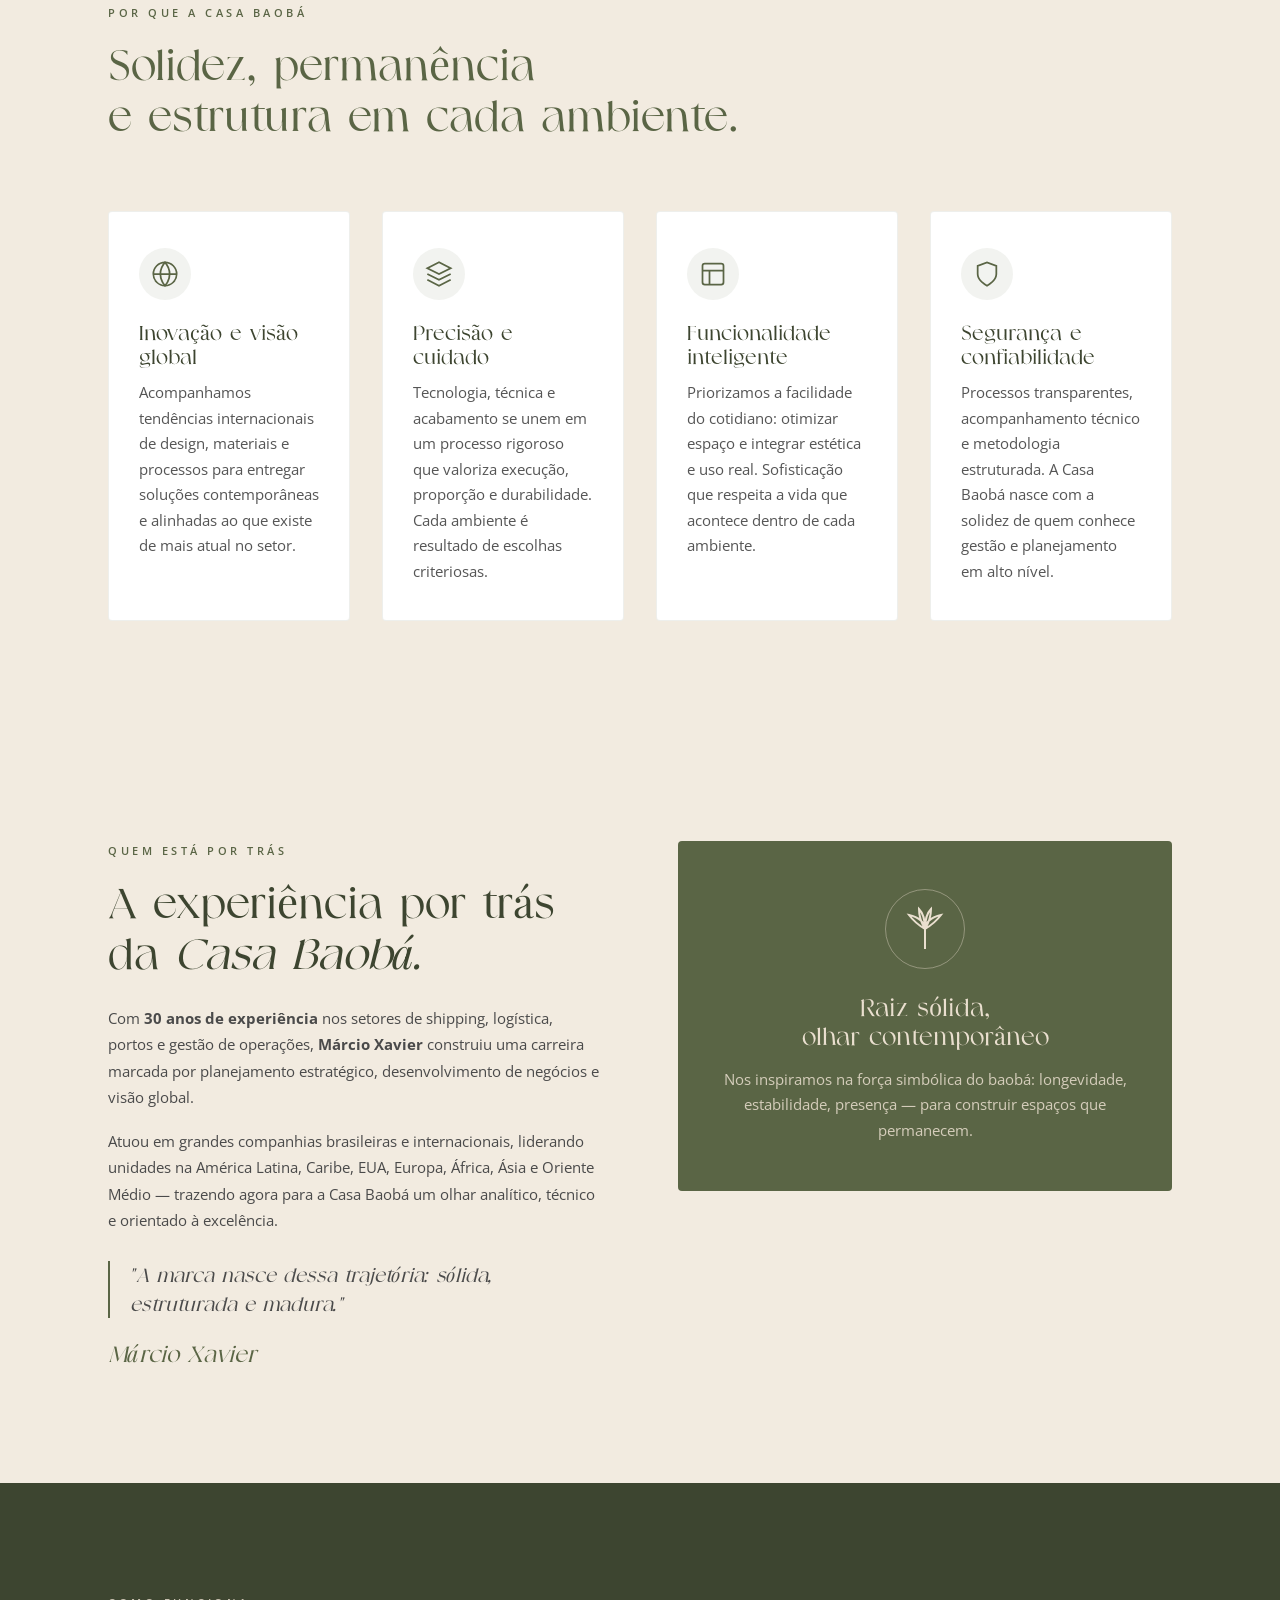
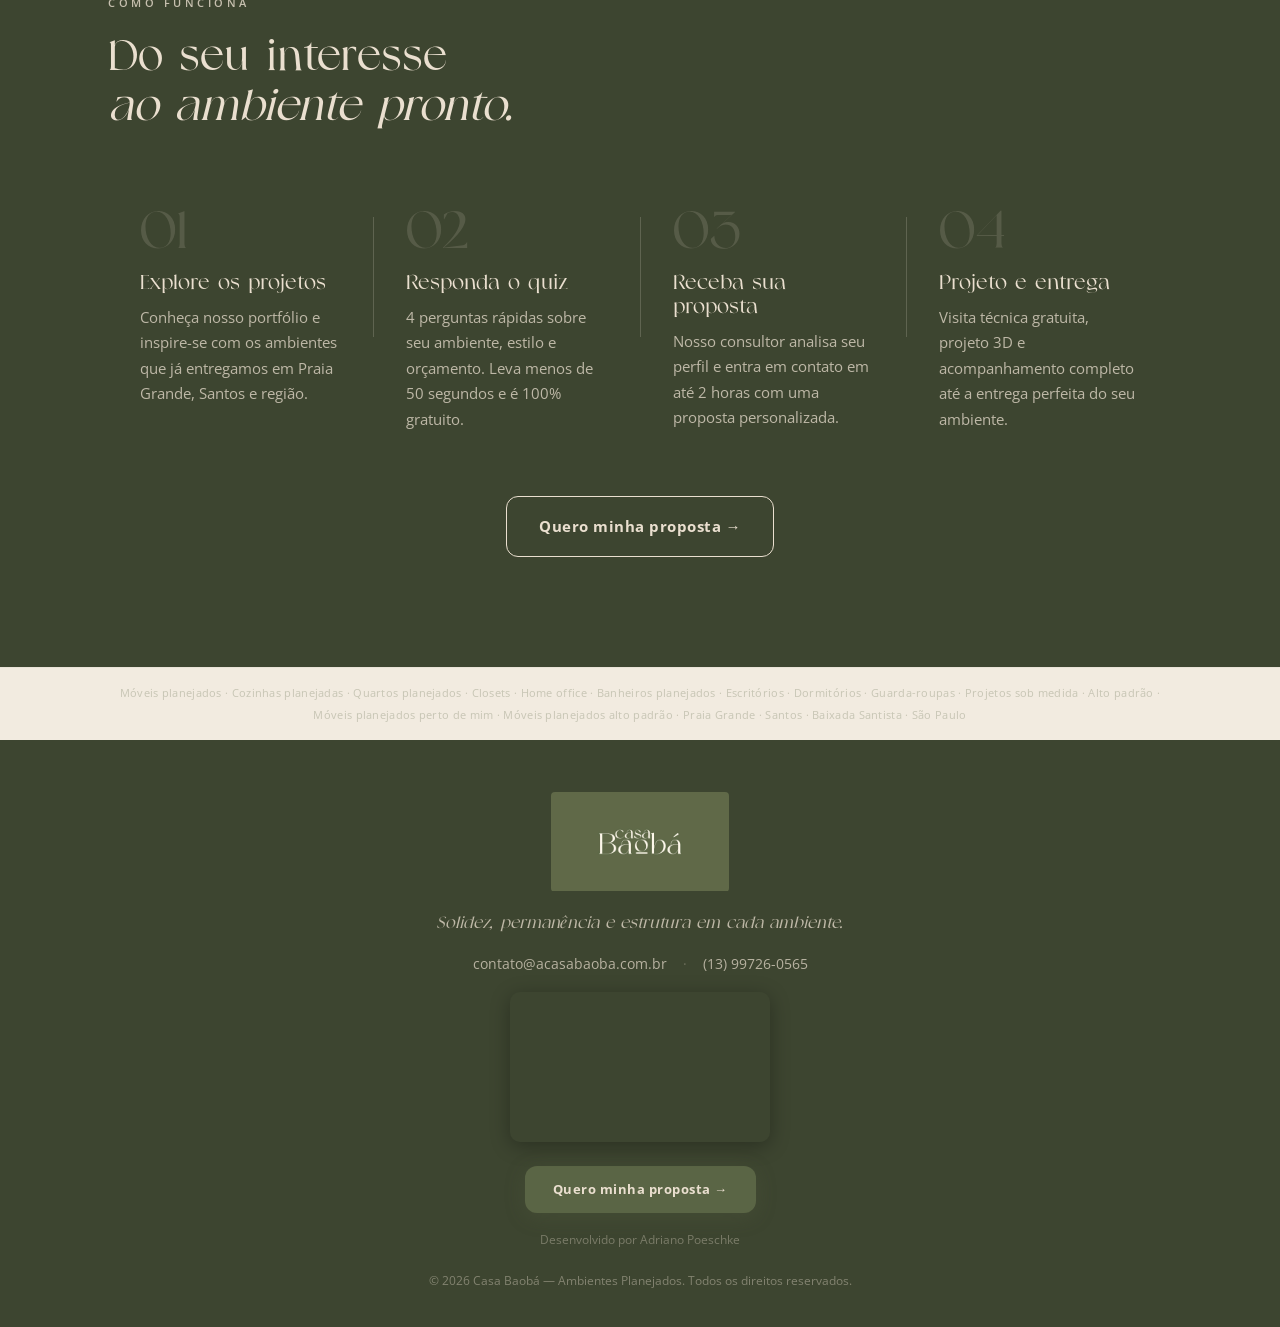
==== commit 727f0ebb: "lp: galeria logo após hero — números movidos, H1 menor no mobile" ====
--- a/lp.html
+++ b/lp.html
@@ -112,33 +112,6 @@
   </section>
 
   <!-- ═══════════════════════════════════════════
-       NÚMEROS / PROVA SOCIAL
-  ═══════════════════════════════════════════ -->
-  <div class="numeros">
-    <div class="container numeros__inner">
-      <div class="numero-item reveal">
-        <strong>50+</strong>
-        <span>projetos entregues</span>
-      </div>
-      <div class="numero-divider"></div>
-      <div class="numero-item reveal">
-        <strong>7</strong>
-        <span>cidades atendidas</span>
-      </div>
-      <div class="numero-divider"></div>
-      <div class="numero-item reveal">
-        <strong>10x</strong>
-        <span>sem juros</span>
-      </div>
-      <div class="numero-divider"></div>
-      <div class="numero-item reveal">
-        <strong>2h</strong>
-        <span>resposta garantida</span>
-      </div>
-    </div>
-  </div>
-
-  <!-- ═══════════════════════════════════════════
        GALERIA POR AMBIENTE — CARROSSÉIS
   ═══════════════════════════════════════════ -->
   <section class="projetos" id="galeria">
@@ -296,6 +269,33 @@
   </section>
 
   <!-- ═══════════════════════════════════════════
+       NÚMEROS / PROVA SOCIAL
+  ═══════════════════════════════════════════ -->
+  <div class="numeros">
+    <div class="container numeros__inner">
+      <div class="numero-item reveal">
+        <strong>50+</strong>
+        <span>projetos entregues</span>
+      </div>
+      <div class="numero-divider"></div>
+      <div class="numero-item reveal">
+        <strong>7</strong>
+        <span>cidades atendidas</span>
+      </div>
+      <div class="numero-divider"></div>
+      <div class="numero-item reveal">
+        <strong>10x</strong>
+        <span>sem juros</span>
+      </div>
+      <div class="numero-divider"></div>
+      <div class="numero-item reveal">
+        <strong>2h</strong>
+        <span>resposta garantida</span>
+      </div>
+    </div>
+  </div>
+
+  <!-- ═══════════════════════════════════════════
        CTA QUIZ — DEPOIS DA GALERIA
   ═══════════════════════════════════════════ -->
   <section class="cta-quiz" id="orcamento">
--- a/style.css
+++ b/style.css
@@ -188,7 +188,7 @@
 ═══════════════════════════════════════════ */
 .hero {
   position: relative;
-  min-height: 55svh;
+  min-height: 45svh;
   display: flex;
   align-items: center;
   overflow: hidden;
@@ -1361,7 +1361,8 @@
     grid-template-columns: 1fr;
   }
 
-  .hero__title { line-height: 1.2; }
+  .hero__title { line-height: 1.2; font-size: 26px; }
+  .hero__sub { font-size: 14px; margin-bottom: 28px; }
 
   .btn-cta--hero {
     font-size: 14px;
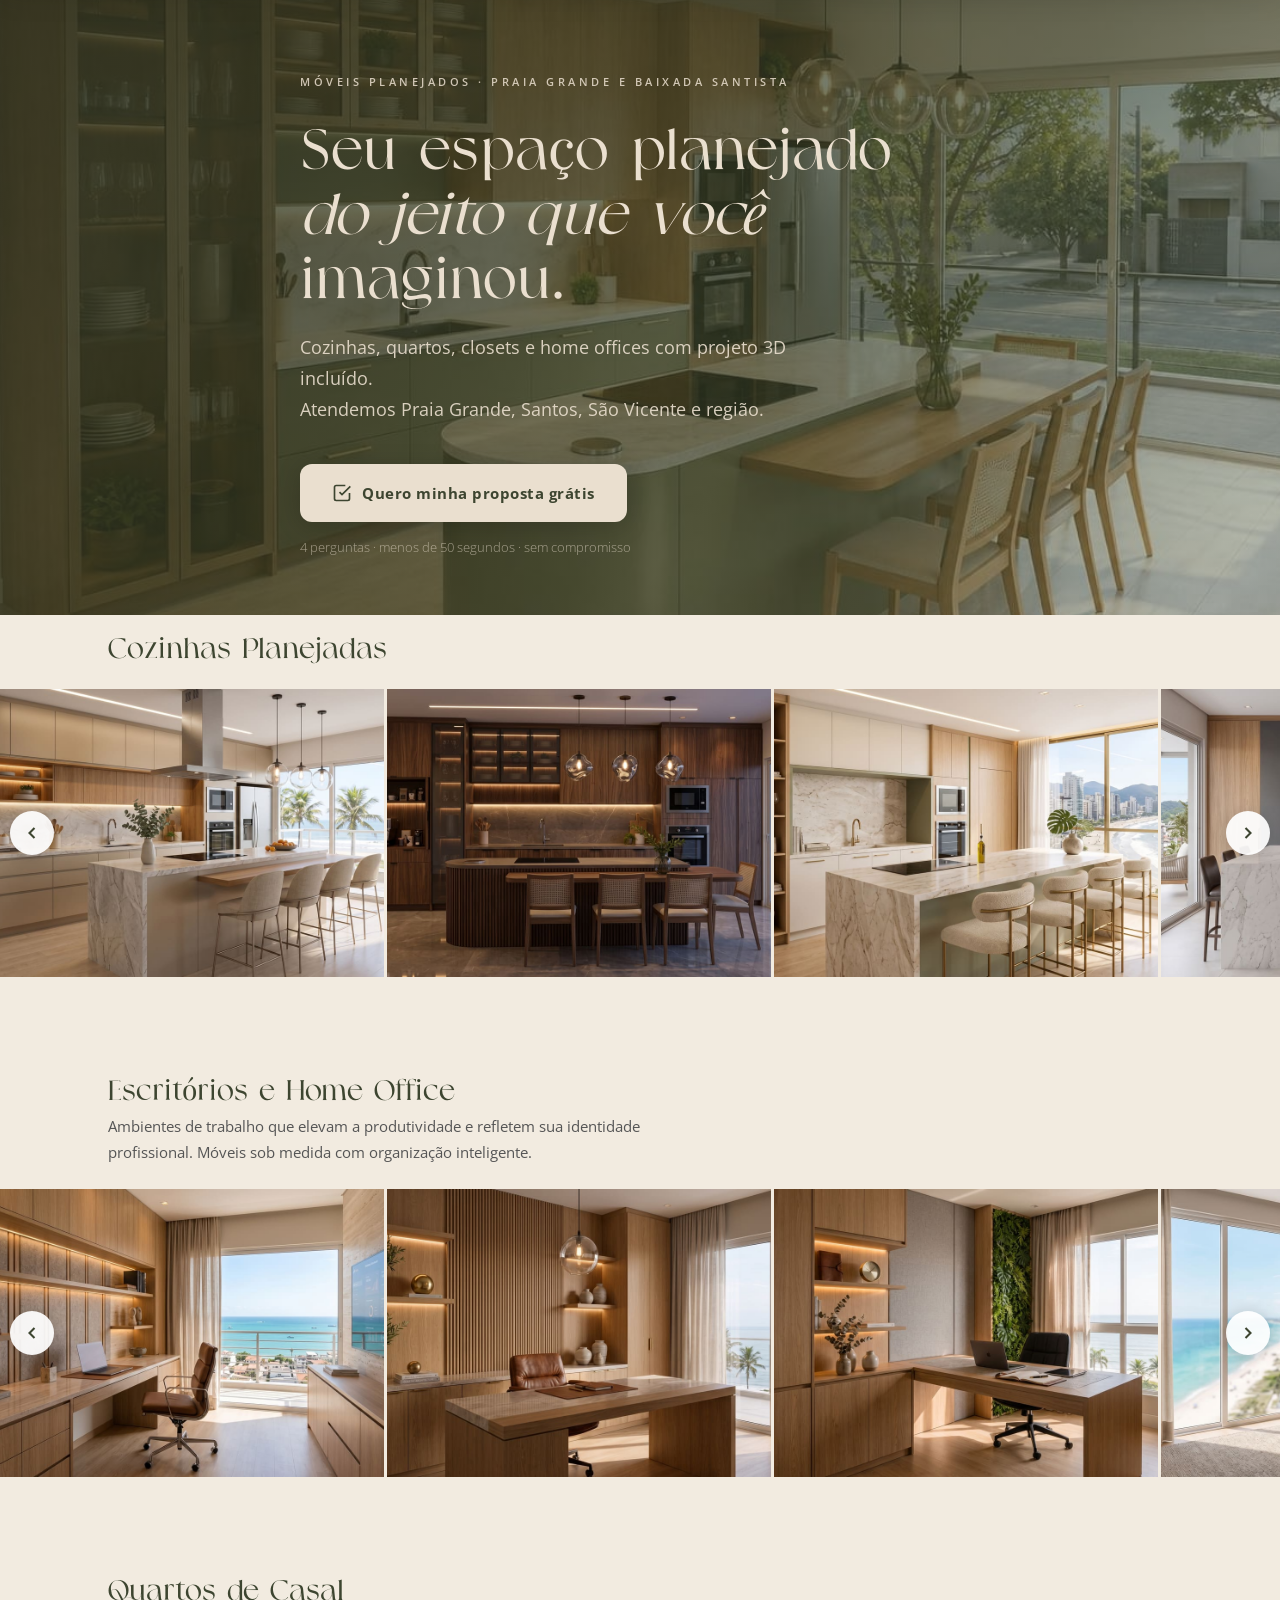
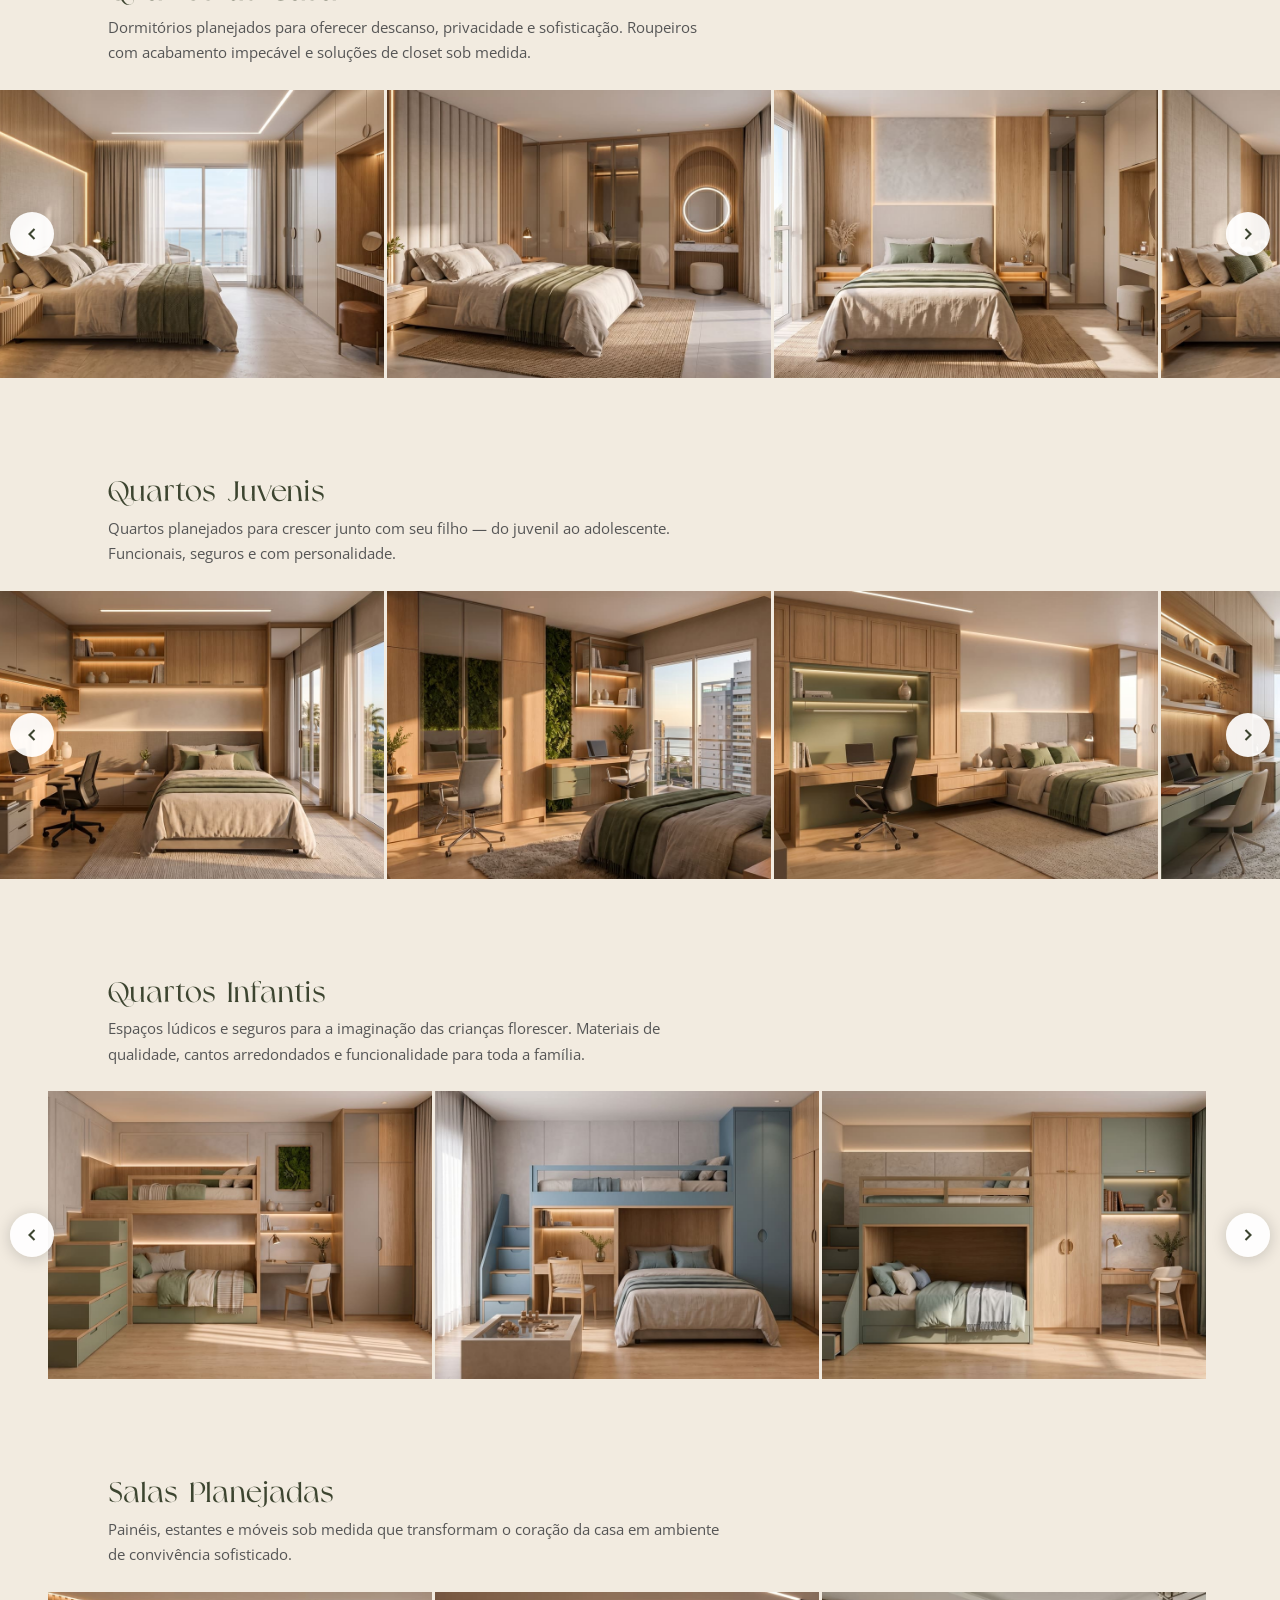
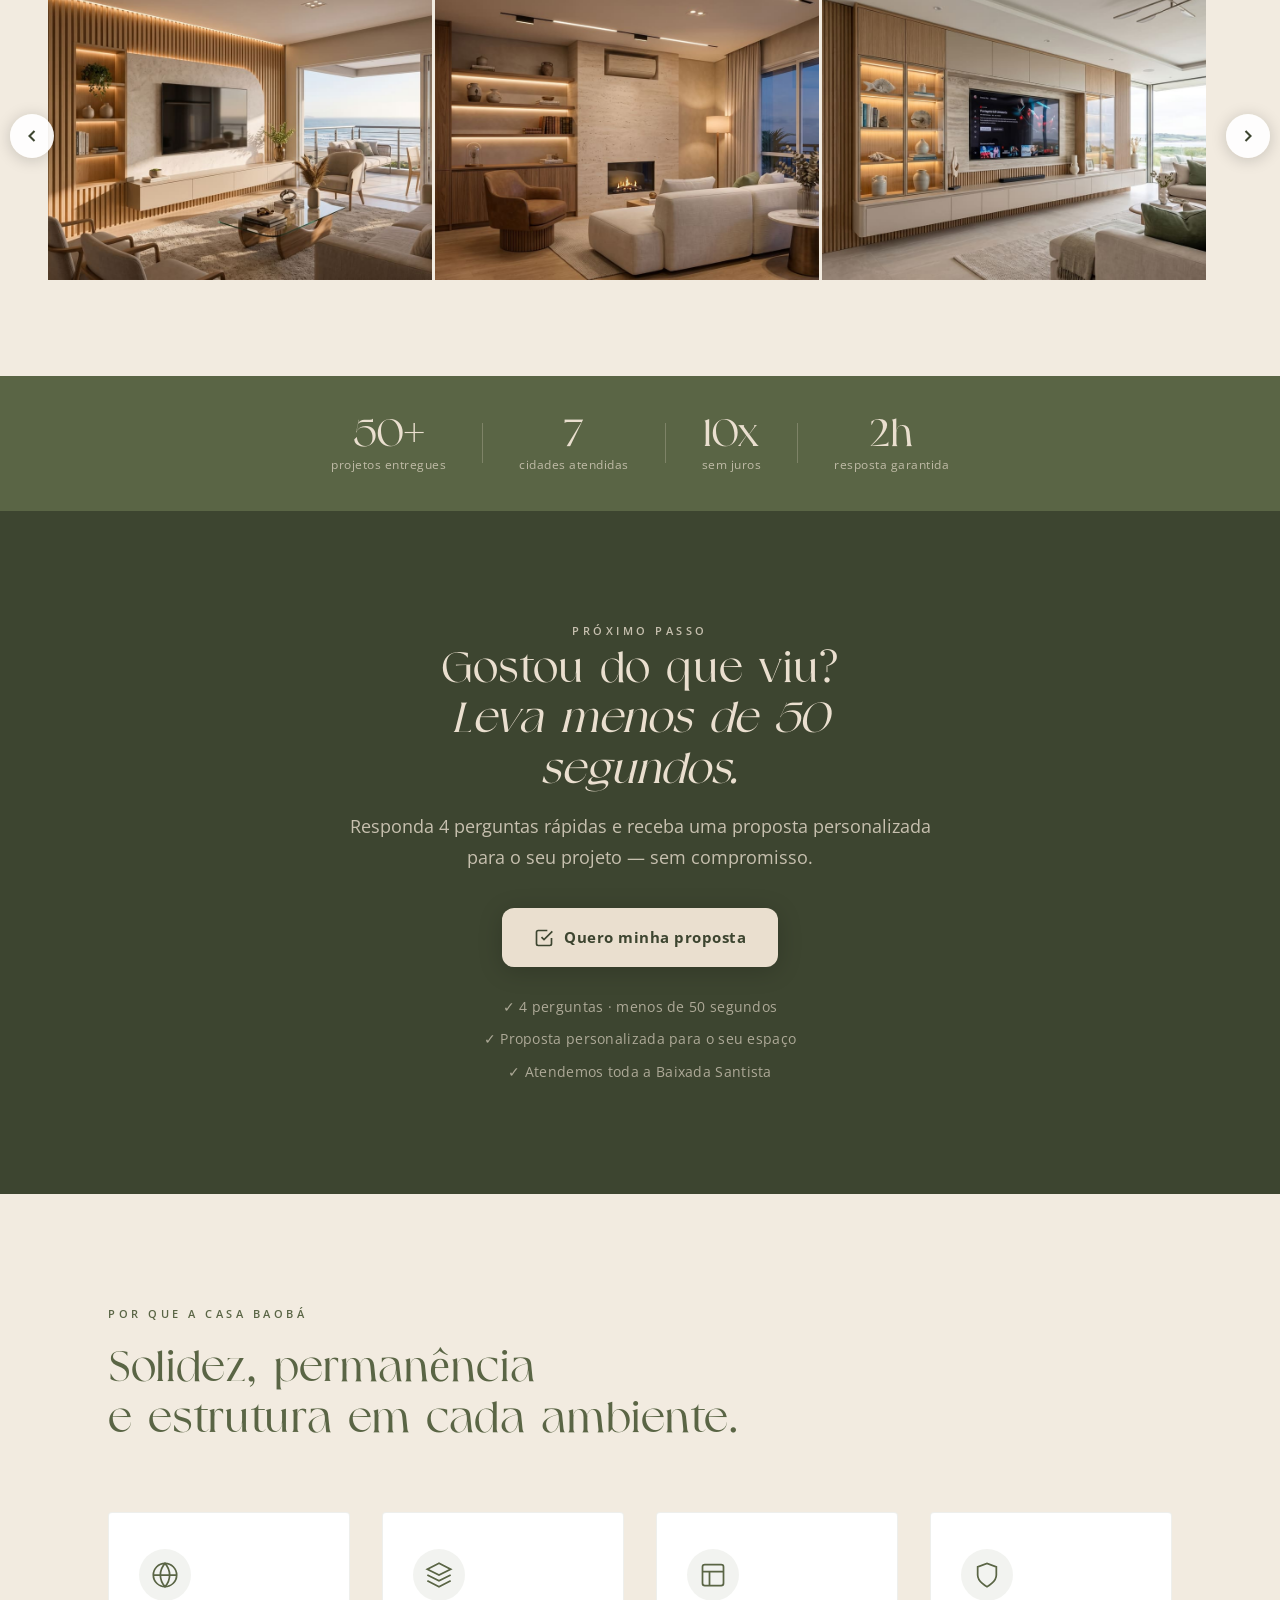
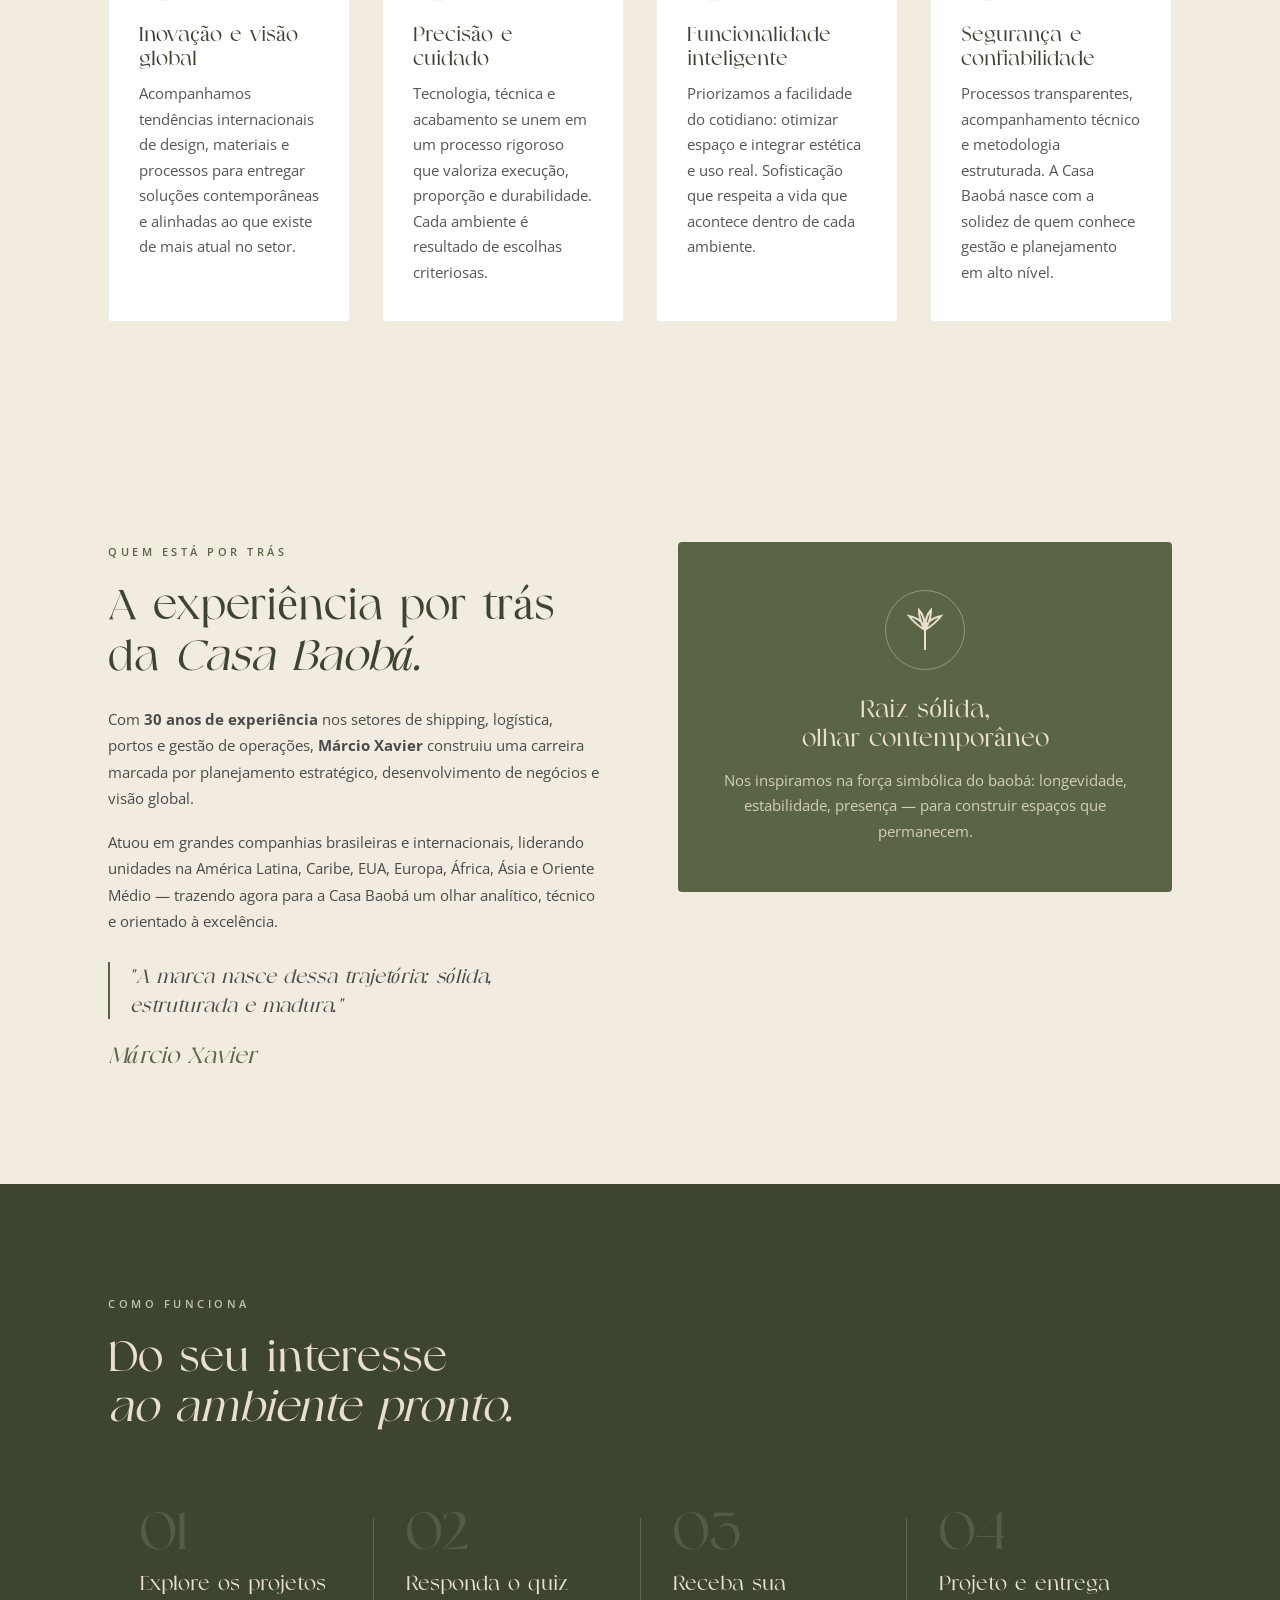
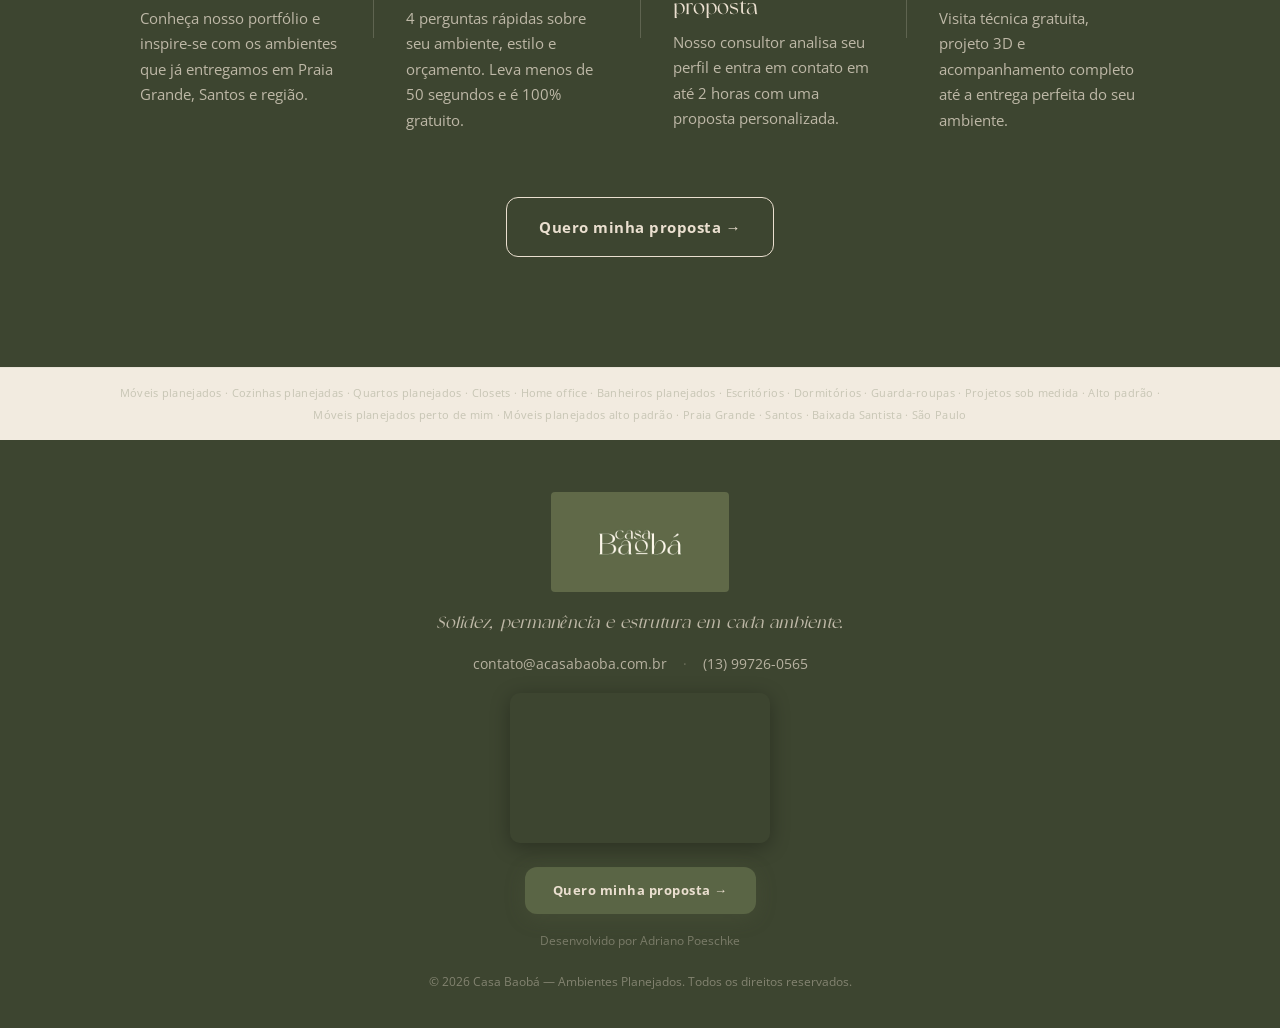
==== commit 1e3737ed: "lp: remove intro galeria, fotos direto após hero" ====
--- a/lp.html
+++ b/lp.html
@@ -115,17 +115,11 @@
        GALERIA POR AMBIENTE — CARROSSÉIS
   ═══════════════════════════════════════════ -->
   <section class="projetos" id="galeria">
-    <div class="container projetos__intro">
-      <span class="label-uppercase section-label">Galeria Completa</span>
-      <h2 class="section-title">Explore cada ambiente<br><em>em detalhe.</em></h2>
-    </div>
-
     <!-- Cozinhas -->
     <div class="projeto-bloco">
       <div class="container">
         <div class="projeto-bloco__header">
           <h3>Cozinhas Planejadas</h3>
-          <p>MDF naval de alta resistência, ferragens alemãs Blum e acabamentos que resistem ao uso intenso sem abrir mão da elegância.</p>
         </div>
       </div>
       <div class="carousel" data-carousel>
--- a/style.css
+++ b/style.css
@@ -458,7 +458,7 @@
 ═══════════════════════════════════════════ */
 .projetos {
   background: var(--creme-suave);
-  padding: clamp(32px, 4vw, 48px) 0 0;
+  padding: 16px 0 0;
 }
 
 .projetos__intro {
